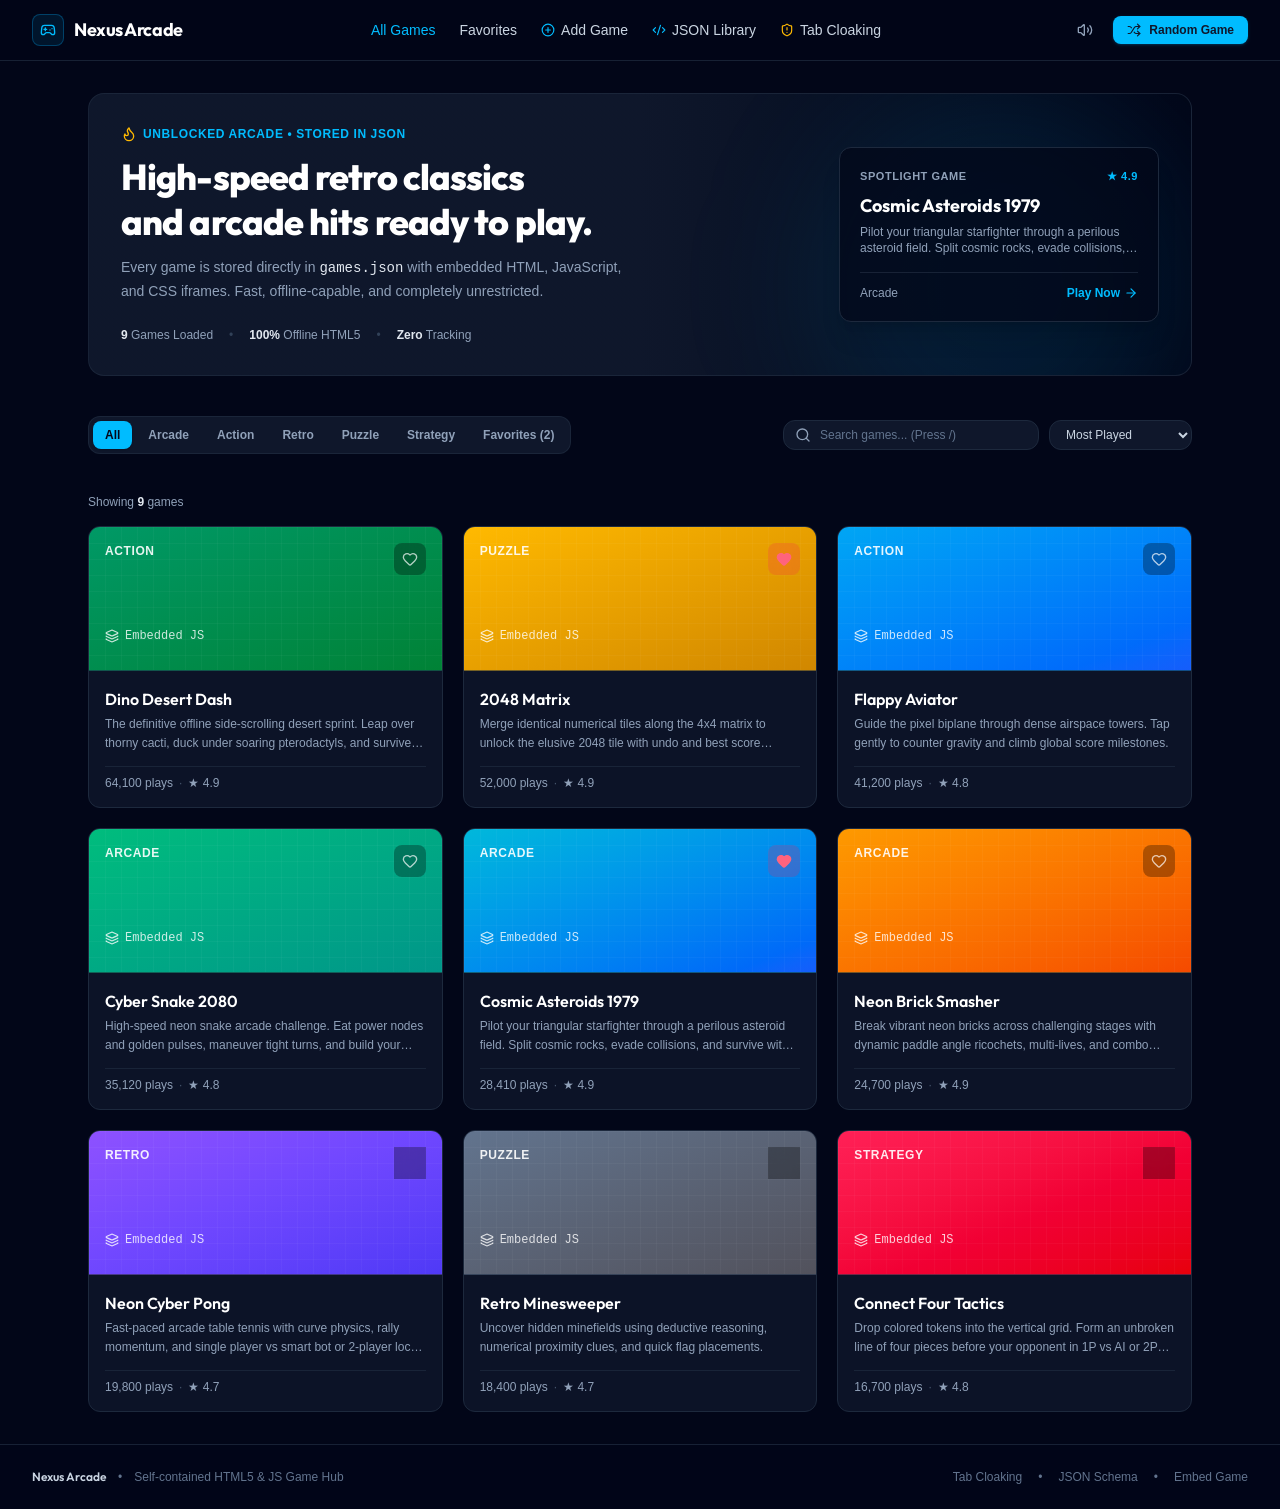
==== docs/index.html @ 83bdbbd0 "ci: add GitHub Actions deployment workflow Configure deployment to GitHub Pages, update asset paths " ====
<!doctype html>
<html lang="en" class="dark">
  <head>
    <meta charset="UTF-8" />
    <meta name="viewport" content="width=device-width, initial-scale=1.0" />
    <title>Nexus Arcade - Unblocked Games Hub</title>
    <meta name="description" content="A fast, lightweight unblocked game portal storing HTML/JS/CSS playable games in a clean JSON format, complete with fullscreen mode, tab cloaking, and custom game embedding." />
    <meta property="og:title" content="Nexus Arcade - Unblocked Games Hub" />
    <meta property="og:description" content="A fast, lightweight unblocked game portal storing HTML/JS/CSS playable games in a clean JSON format, complete with fullscreen mode, tab cloaking, and custom game embedding." />
    <meta property="og:type" content="website" />
    <meta name="twitter:card" content="summary_large_image" />
    <link rel="icon" id="app-favicon" type="image/svg+xml" href="data:image/svg+xml,%3Csvg xmlns='http://www.w3.org/2000/svg' viewBox='0 0 24 24' fill='none' stroke='%2338bdf8' stroke-width='2' stroke-linecap='round' stroke-linejoin='round'%3E%3Cpolygon points='12 2 15.09 8.26 22 9.27 17 14.14 18.18 21.02 12 17.77 5.82 21.02 7 14.14 2 9.27 8.91 8.26 12 2'%3E%3C/polygon%3E%3C/svg%3E" />
    <link rel="preconnect" href="https://fonts.googleapis.com">
    <link rel="preconnect" href="https://fonts.gstatic.com" crossorigin>
    <link href="https://fonts.googleapis.com/css2?family=Outfit:wght@500;600;700;800&family=Plus+Jakarta+Sans:wght@400;500;600;700&family=JetBrains+Mono:wght@400;500&display=swap" rel="stylesheet">
    <script type="module" crossorigin src="./assets/index-fJqjKkQy.js"></script>
    <link rel="stylesheet" crossorigin href="./assets/index-DxsQ1Iqm.css">
  </head>
  <body class="bg-slate-950 text-slate-100 min-h-screen selection:bg-sky-500/30 selection:text-sky-200 antialiased font-sans">
    <div id="root"></div>
  </body>
</html>
---- docs/assets/index-DxsQ1Iqm.css ----
/*! tailwindcss v4.3.3 | MIT License | https://tailwindcss.com */
@layer properties{@supports (((-webkit-hyphens:none)) and (not (margin-trim:inline))) or ((-moz-orient:inline) and (not (color:rgb(from red r g b)))){*,:before,:after,::backdrop{--tw-translate-x:0;--tw-translate-y:0;--tw-translate-z:0;--tw-rotate-x:initial;--tw-rotate-y:initial;--tw-rotate-z:initial;--tw-skew-x:initial;--tw-skew-y:initial;--tw-space-y-reverse:0;--tw-border-style:solid;--tw-gradient-position:initial;--tw-gradient-from:#0000;--tw-gradient-via:#0000;--tw-gradient-to:#0000;--tw-gradient-stops:initial;--tw-gradient-via-stops:initial;--tw-gradient-from-position:0%;--tw-gradient-via-position:50%;--tw-gradient-to-position:100%;--tw-leading:initial;--tw-font-weight:initial;--tw-tracking:initial;--tw-ordinal:initial;--tw-slashed-zero:initial;--tw-numeric-figure:initial;--tw-numeric-spacing:initial;--tw-numeric-fraction:initial;--tw-shadow:0 0 #0000;--tw-shadow-color:initial;--tw-shadow-alpha:100%;--tw-inset-shadow:0 0 #0000;--tw-inset-shadow-color:initial;--tw-inset-shadow-alpha:100%;--tw-ring-color:initial;--tw-ring-shadow:0 0 #0000;--tw-inset-ring-color:initial;--tw-inset-ring-shadow:0 0 #0000;--tw-ring-inset:initial;--tw-ring-offset-width:0px;--tw-ring-offset-color:#fff;--tw-ring-offset-shadow:0 0 #0000;--tw-blur:initial;--tw-brightness:initial;--tw-contrast:initial;--tw-grayscale:initial;--tw-hue-rotate:initial;--tw-invert:initial;--tw-opacity:initial;--tw-saturate:initial;--tw-sepia:initial;--tw-drop-shadow:initial;--tw-drop-shadow-color:initial;--tw-drop-shadow-alpha:100%;--tw-drop-shadow-size:initial;--tw-backdrop-blur:initial;--tw-backdrop-brightness:initial;--tw-backdrop-contrast:initial;--tw-backdrop-grayscale:initial;--tw-backdrop-hue-rotate:initial;--tw-backdrop-invert:initial;--tw-backdrop-opacity:initial;--tw-backdrop-saturate:initial;--tw-backdrop-sepia:initial;--tw-duration:initial;--tw-scale-x:1;--tw-scale-y:1;--tw-scale-z:1}}}@layer theme{:root,:host{--font-sans:-apple-system, BlinkMacSystemFont, "Segoe UI", Roboto, "Helvetica Neue", "Noto Sans", Arial, sans-serif, "Apple Color Emoji", "Segoe UI Emoji", "Segoe UI Symbol", "Noto Color Emoji";--font-serif:ui-serif, Georgia, Cambria, "Times New Roman", Times, serif;--font-mono:ui-monospace, SFMono-Regular, Menlo, Monaco, Consolas, "Liberation Mono", "Courier New", monospace;--color-red-600:oklch(57.7% .245 27.325);--color-orange-600:oklch(64.6% .222 41.116);--color-amber-300:oklch(87.9% .169 91.605);--color-amber-400:oklch(82.8% .189 84.429);--color-amber-500:oklch(76.9% .188 70.08);--color-yellow-600:oklch(68.1% .162 75.834);--color-green-700:oklch(52.7% .154 150.069);--color-emerald-300:oklch(84.5% .143 164.978);--color-emerald-400:oklch(76.5% .177 163.223);--color-emerald-500:oklch(69.6% .17 162.48);--color-emerald-600:oklch(59.6% .145 163.225);--color-teal-600:oklch(60% .118 184.704);--color-cyan-500:oklch(71.5% .143 215.221);--color-sky-200:oklch(90.1% .058 230.902);--color-sky-300:oklch(82.8% .111 230.318);--color-sky-400:oklch(74.6% .16 232.661);--color-sky-500:oklch(68.5% .169 237.323);--color-blue-600:oklch(54.6% .245 262.881);--color-blue-700:oklch(48.8% .243 264.376);--color-indigo-600:oklch(51.1% .262 276.966);--color-violet-500:oklch(60.6% .25 292.717);--color-rose-300:oklch(81% .117 11.638);--color-rose-400:oklch(71.2% .194 13.428);--color-rose-500:oklch(64.5% .246 16.439);--color-slate-100:oklch(96.8% .007 247.896);--color-slate-200:oklch(92.9% .013 255.508);--color-slate-300:oklch(86.9% .022 252.894);--color-slate-400:oklch(70.4% .04 256.788);--color-slate-500:oklch(55.4% .046 257.417);--color-slate-600:oklch(44.6% .043 257.281);--color-slate-700:oklch(37.2% .044 257.287);--color-slate-800:oklch(27.9% .041 260.031);--color-slate-900:oklch(20.8% .042 265.755);--color-slate-950:oklch(12.9% .042 264.695);--color-gray-50:oklch(98.5% .002 247.839);--color-gray-100:oklch(96.7% .003 264.542);--color-gray-200:oklch(92.8% .006 264.531);--color-gray-300:oklch(87.2% .01 258.338);--color-gray-400:oklch(70.7% .022 261.325);--color-gray-500:oklch(55.1% .027 264.364);--color-gray-600:oklch(44.6% .03 256.802);--color-gray-700:oklch(37.3% .034 259.733);--color-gray-800:oklch(27.8% .033 256.848);--color-gray-900:oklch(21% .034 264.665);--color-zinc-600:oklch(44.2% .017 285.786);--color-black:#000;--color-white:#fff;--spacing:.25rem;--container-sm:24rem;--container-lg:32rem;--container-xl:36rem;--container-2xl:42rem;--container-3xl:48rem;--container-6xl:72rem;--text-xs:.75rem;--text-xs--line-height:calc(1 / .75);--text-sm:.875rem;--text-sm--line-height:calc(1.25 / .875);--text-base:1rem;--text-base--line-height:calc(1.5 / 1);--text-lg:1.125rem;--text-lg--line-height:calc(1.75 / 1.125);--text-xl:1.25rem;--text-xl--line-height:calc(1.75 / 1.25);--text-2xl:1.5rem;--text-2xl--line-height:calc(2 / 1.5);--text-4xl:2.25rem;--text-4xl--line-height:calc(2.5 / 2.25);--font-weight-medium:500;--font-weight-semibold:600;--font-weight-bold:700;--font-weight-extrabold:800;--tracking-tight:-.025em;--tracking-wide:.025em;--tracking-wider:.05em;--leading-tight:1.25;--leading-relaxed:1.625;--radius-sm:.25rem;--radius-md:.375rem;--radius-lg:.5rem;--radius-xl:.75rem;--radius-2xl:1rem;--blur-sm:8px;--blur-md:12px;--blur-3xl:64px;--default-transition-duration:.15s;--default-transition-timing-function:cubic-bezier(.4, 0, .2, 1);--default-font-family:var(--font-sans);--default-mono-font-family:var(--font-mono)}}@layer base{*,:after,:before,::backdrop{box-sizing:border-box;border:0 solid;margin:0;padding:0}::file-selector-button{box-sizing:border-box;border:0 solid;margin:0;padding:0}html,:host{-webkit-text-size-adjust:100%;tab-size:4;line-height:1.5;font-family:var(--default-font-family,-apple-system, BlinkMacSystemFont, "Segoe UI", Roboto, "Helvetica Neue", "Noto Sans", Arial, sans-serif, "Apple Color Emoji", "Segoe UI Emoji", "Segoe UI Symbol", "Noto Color Emoji");font-feature-settings:var(--default-font-feature-settings,normal);font-variation-settings:var(--default-font-variation-settings,normal);-webkit-tap-highlight-color:transparent}hr{height:0;color:inherit;border-top-width:1px}abbr:where([title]){-webkit-text-decoration:underline dotted;text-decoration:underline dotted}h1,h2,h3,h4,h5,h6{font-size:inherit;font-weight:inherit}a{color:inherit;-webkit-text-decoration:inherit;-webkit-text-decoration:inherit;-webkit-text-decoration:inherit;-webkit-text-decoration:inherit;text-decoration:inherit}b,strong{font-weight:bolder}code,kbd,samp,pre{font-family:var(--default-mono-font-family,ui-monospace, SFMono-Regular, Menlo, Monaco, Consolas, "Liberation Mono", "Courier New", monospace);font-feature-settings:var(--default-mono-font-feature-settings,normal);font-variation-settings:var(--default-mono-font-variation-settings,normal);font-size:1em}small{font-size:80%}sub,sup{vertical-align:baseline;font-size:75%;line-height:0;position:relative}sub{bottom:-.25em}sup{top:-.5em}table{text-indent:0;border-color:inherit;border-collapse:collapse}:-moz-focusring:where(:not(iframe)){outline:auto}progress{vertical-align:baseline}summary{display:list-item}ol,ul,menu{list-style:none}img,svg,video,canvas,audio,iframe,embed,object{vertical-align:middle;display:block}img,video{max-width:100%;height:auto}button,input,select,optgroup,textarea{font:inherit;font-feature-settings:inherit;font-variation-settings:inherit;letter-spacing:inherit;color:inherit;opacity:1;background-color:#0000;border-radius:0}::file-selector-button{font:inherit;font-feature-settings:inherit;font-variation-settings:inherit;letter-spacing:inherit;color:inherit;opacity:1;background-color:#0000;border-radius:0}:where(select:is([multiple],[size])) optgroup{font-weight:bolder}:where(select:is([multiple],[size])) optgroup option{padding-inline-start:20px}::file-selector-button{margin-inline-end:4px}::placeholder{opacity:1}@supports (not ((-webkit-appearance:-apple-pay-button))) or (contain-intrinsic-size:1px){::placeholder{color:currentColor}@supports (color:color-mix(in lab, red, red)){::placeholder{color:color-mix(in oklab, currentcolor 50%, transparent)}}}textarea{resize:vertical}::-webkit-search-decoration{-webkit-appearance:none}::-webkit-date-and-time-value{min-height:1lh;text-align:inherit}::-webkit-datetime-edit{display:inline-flex}::-webkit-datetime-edit-fields-wrapper{padding:0}::-webkit-datetime-edit{padding-block:0}::-webkit-datetime-edit-year-field{padding-block:0}::-webkit-datetime-edit-month-field{padding-block:0}::-webkit-datetime-edit-day-field{padding-block:0}::-webkit-datetime-edit-hour-field{padding-block:0}::-webkit-datetime-edit-minute-field{padding-block:0}::-webkit-datetime-edit-second-field{padding-block:0}::-webkit-datetime-edit-millisecond-field{padding-block:0}::-webkit-datetime-edit-meridiem-field{padding-block:0}::-webkit-calendar-picker-indicator{line-height:1}:-moz-ui-invalid{box-shadow:none}button,input:where([type=button],[type=reset],[type=submit]){appearance:button}::file-selector-button{appearance:button}::-webkit-inner-spin-button{height:auto}::-webkit-outer-spin-button{height:auto}[hidden]:where(:not([hidden=until-found])){display:none!important}:root{--font-display:"Outfit", -apple-system, BlinkMacSystemFont, sans-serif;--font-body:"Plus Jakarta Sans", -apple-system, BlinkMacSystemFont, sans-serif}body{font-family:var(--font-body)}h1,h2,h3,h4,h5,h6,.font-display{font-family:var(--font-display)}}@layer components;@layer utilities{.pointer-events-none{pointer-events:none}.absolute{position:absolute}.fixed{position:fixed}.relative{position:relative}.sticky{position:sticky}.inset-0{inset:0}.top-0{top:0}.top-1\/2{top:50%}.right-0{right:0}.right-2\.5{right:calc(var(--spacing) * 2.5)}.left-3{left:calc(var(--spacing) * 3)}.z-10{z-index:10}.z-40{z-index:40}.z-50{z-index:50}.container{width:100%}@media (width>=40rem){.container{max-width:40rem}}@media (width>=48rem){.container{max-width:48rem}}@media (width>=64rem){.container{max-width:64rem}}@media (width>=80rem){.container{max-width:80rem}}@media (width>=96rem){.container{max-width:96rem}}.mx-auto{margin-inline:auto}.my-6{margin-block:calc(var(--spacing) * 6)}.mt-0\.5{margin-top:calc(var(--spacing) * .5)}.mt-1{margin-top:var(--spacing)}.mt-2{margin-top:calc(var(--spacing) * 2)}.mt-3{margin-top:calc(var(--spacing) * 3)}.mt-4{margin-top:calc(var(--spacing) * 4)}.mt-6{margin-top:calc(var(--spacing) * 6)}.mt-8{margin-top:calc(var(--spacing) * 8)}.mt-auto{margin-top:auto}.mb-1{margin-bottom:var(--spacing)}.mb-2{margin-bottom:calc(var(--spacing) * 2)}.mb-3{margin-bottom:calc(var(--spacing) * 3)}.mb-4{margin-bottom:calc(var(--spacing) * 4)}.ml-0\.5{margin-left:calc(var(--spacing) * .5)}.ml-1{margin-left:var(--spacing)}.ml-2{margin-left:calc(var(--spacing) * 2)}.line-clamp-1{-webkit-line-clamp:1;-webkit-box-orient:vertical;display:-webkit-box;overflow:hidden}.line-clamp-2{-webkit-line-clamp:2;-webkit-box-orient:vertical;display:-webkit-box;overflow:hidden}.block{display:block}.contents{display:contents}.flex{display:flex}.grid{display:grid}.hidden{display:none}.table{display:table}.h-3\.5{height:calc(var(--spacing) * 3.5)}.h-4{height:calc(var(--spacing) * 4)}.h-5{height:calc(var(--spacing) * 5)}.h-8{height:calc(var(--spacing) * 8)}.h-9{height:calc(var(--spacing) * 9)}.h-10{height:calc(var(--spacing) * 10)}.h-36{height:calc(var(--spacing) * 36)}.h-96{height:calc(var(--spacing) * 96)}.h-\[75vh\]{height:75vh}.h-\[580px\]{height:580px}.h-full{height:100%}.h-screen{height:100vh}.max-h-60{max-height:calc(var(--spacing) * 60)}.max-h-\[85vh\]{max-height:85vh}.max-h-\[90vh\]{max-height:90vh}.max-h-\[300px\]{max-height:300px}.min-h-\[220px\]{min-height:220px}.min-h-\[900px\]{min-height:900px}.min-h-screen{min-height:100vh}.w-3\.5{width:calc(var(--spacing) * 3.5)}.w-4{width:calc(var(--spacing) * 4)}.w-5{width:calc(var(--spacing) * 5)}.w-8{width:calc(var(--spacing) * 8)}.w-9{width:calc(var(--spacing) * 9)}.w-10{width:calc(var(--spacing) * 10)}.w-96{width:calc(var(--spacing) * 96)}.w-full{width:100%}.max-w-2xl{max-width:var(--container-2xl)}.max-w-3xl{max-width:var(--container-3xl)}.max-w-6xl{max-width:var(--container-6xl)}.max-w-full{max-width:100%}.max-w-lg{max-width:var(--container-lg)}.max-w-sm{max-width:var(--container-sm)}.max-w-xl{max-width:var(--container-xl)}.flex-1{flex:1}.shrink-0{flex-shrink:0}.-translate-y-1\/2{--tw-translate-y:calc(calc(1 / 2 * 100%) * -1);translate:var(--tw-translate-x) var(--tw-translate-y)}.rotate-180{rotate:180deg}.transform{transform:var(--tw-rotate-x,) var(--tw-rotate-y,) var(--tw-rotate-z,) var(--tw-skew-x,) var(--tw-skew-y,)}.cursor-pointer{cursor:pointer}.resize-none{resize:none}.scrollbar-none{scrollbar-width:none}.list-disc{list-style-type:disc}.grid-cols-1{grid-template-columns:repeat(1,minmax(0,1fr))}.grid-cols-2{grid-template-columns:repeat(2,minmax(0,1fr))}.grid-cols-3{grid-template-columns:repeat(3,minmax(0,1fr))}.flex-col{flex-direction:column}.items-center{align-items:center}.items-start{align-items:flex-start}.items-stretch{align-items:stretch}.justify-between{justify-content:space-between}.justify-center{justify-content:center}.justify-end{justify-content:flex-end}.gap-1{gap:var(--spacing)}.gap-1\.5{gap:calc(var(--spacing) * 1.5)}.gap-2{gap:calc(var(--spacing) * 2)}.gap-2\.5{gap:calc(var(--spacing) * 2.5)}.gap-3{gap:calc(var(--spacing) * 3)}.gap-4{gap:calc(var(--spacing) * 4)}.gap-5{gap:calc(var(--spacing) * 5)}.gap-6{gap:calc(var(--spacing) * 6)}.gap-8{gap:calc(var(--spacing) * 8)}.gap-10{gap:calc(var(--spacing) * 10)}:where(.space-y-1>:not(:last-child)){--tw-space-y-reverse:0;margin-block-start:calc(var(--spacing) * var(--tw-space-y-reverse));margin-block-end:calc(var(--spacing) * calc(1 - var(--tw-space-y-reverse)))}.truncate{text-overflow:ellipsis;white-space:nowrap;overflow:hidden}.overflow-auto{overflow:auto}.overflow-hidden{overflow:hidden}.overflow-x-auto{overflow-x:auto}.overflow-y-auto{overflow-y:auto}.rounded{border-radius:.25rem}.rounded-2xl{border-radius:var(--radius-2xl)}.rounded-full{border-radius:2147483647px}.rounded-lg{border-radius:var(--radius-lg)}.rounded-md{border-radius:var(--radius-md)}.rounded-none{border-radius:0}.rounded-sm{border-radius:var(--radius-sm)}.rounded-xl{border-radius:var(--radius-xl)}.border{border-style:var(--tw-border-style);border-width:1px}.border-t{border-top-style:var(--tw-border-style);border-top-width:1px}.border-b{border-bottom-style:var(--tw-border-style);border-bottom-width:1px}.border-none{--tw-border-style:none;border-style:none}.border-amber-500\/30{border-color:#f99c004d}@supports (color:color-mix(in lab, red, red)){.border-amber-500\/30{border-color:color-mix(in oklab, var(--color-amber-500) 30%, transparent)}}.border-emerald-500\/30{border-color:#00bb7f4d}@supports (color:color-mix(in lab, red, red)){.border-emerald-500\/30{border-color:color-mix(in oklab, var(--color-emerald-500) 30%, transparent)}}.border-gray-200{border-color:var(--color-gray-200)}.border-gray-300{border-color:var(--color-gray-300)}.border-rose-500\/30{border-color:#ff23574d}@supports (color:color-mix(in lab, red, red)){.border-rose-500\/30{border-color:color-mix(in oklab, var(--color-rose-500) 30%, transparent)}}.border-sky-500\/30{border-color:#00a5ef4d}@supports (color:color-mix(in lab, red, red)){.border-sky-500\/30{border-color:color-mix(in oklab, var(--color-sky-500) 30%, transparent)}}.border-sky-500\/50{border-color:#00a5ef80}@supports (color:color-mix(in lab, red, red)){.border-sky-500\/50{border-color:color-mix(in oklab, var(--color-sky-500) 50%, transparent)}}.border-slate-700{border-color:var(--color-slate-700)}.border-slate-800{border-color:var(--color-slate-800)}.border-slate-800\/60{border-color:#1d293d99}@supports (color:color-mix(in lab, red, red)){.border-slate-800\/60{border-color:color-mix(in oklab, var(--color-slate-800) 60%, transparent)}}.border-slate-800\/80{border-color:#1d293dcc}@supports (color:color-mix(in lab, red, red)){.border-slate-800\/80{border-color:color-mix(in oklab, var(--color-slate-800) 80%, transparent)}}.bg-\[\#f1f3f4\]{background-color:#f1f3f4}.bg-\[\#f8f9fa\]{background-color:#f8f9fa}.bg-amber-500\/10{background-color:#f99c001a}@supports (color:color-mix(in lab, red, red)){.bg-amber-500\/10{background-color:color-mix(in oklab, var(--color-amber-500) 10%, transparent)}}.bg-black{background-color:var(--color-black)}.bg-black\/30{background-color:#0000004d}@supports (color:color-mix(in lab, red, red)){.bg-black\/30{background-color:color-mix(in oklab, var(--color-black) 30%, transparent)}}.bg-black\/80{background-color:#000c}@supports (color:color-mix(in lab, red, red)){.bg-black\/80{background-color:color-mix(in oklab, var(--color-black) 80%, transparent)}}.bg-blue-600{background-color:var(--color-blue-600)}.bg-emerald-500\/10{background-color:#00bb7f1a}@supports (color:color-mix(in lab, red, red)){.bg-emerald-500\/10{background-color:color-mix(in oklab, var(--color-emerald-500) 10%, transparent)}}.bg-gray-50{background-color:var(--color-gray-50)}.bg-gray-100{background-color:var(--color-gray-100)}.bg-rose-500\/10{background-color:#ff23571a}@supports (color:color-mix(in lab, red, red)){.bg-rose-500\/10{background-color:color-mix(in oklab, var(--color-rose-500) 10%, transparent)}}.bg-rose-500\/20{background-color:#ff235733}@supports (color:color-mix(in lab, red, red)){.bg-rose-500\/20{background-color:color-mix(in oklab, var(--color-rose-500) 20%, transparent)}}.bg-sky-400{background-color:var(--color-sky-400)}.bg-sky-500{background-color:var(--color-sky-500)}.bg-sky-500\/10{background-color:#00a5ef1a}@supports (color:color-mix(in lab, red, red)){.bg-sky-500\/10{background-color:color-mix(in oklab, var(--color-sky-500) 10%, transparent)}}.bg-sky-500\/20{background-color:#00a5ef33}@supports (color:color-mix(in lab, red, red)){.bg-sky-500\/20{background-color:color-mix(in oklab, var(--color-sky-500) 20%, transparent)}}.bg-slate-800{background-color:var(--color-slate-800)}.bg-slate-900{background-color:var(--color-slate-900)}.bg-slate-900\/40{background-color:#0f172b66}@supports (color:color-mix(in lab, red, red)){.bg-slate-900\/40{background-color:color-mix(in oklab, var(--color-slate-900) 40%, transparent)}}.bg-slate-900\/60{background-color:#0f172b99}@supports (color:color-mix(in lab, red, red)){.bg-slate-900\/60{background-color:color-mix(in oklab, var(--color-slate-900) 60%, transparent)}}.bg-slate-900\/80{background-color:#0f172bcc}@supports (color:color-mix(in lab, red, red)){.bg-slate-900\/80{background-color:color-mix(in oklab, var(--color-slate-900) 80%, transparent)}}.bg-slate-900\/90{background-color:#0f172be6}@supports (color:color-mix(in lab, red, red)){.bg-slate-900\/90{background-color:color-mix(in oklab, var(--color-slate-900) 90%, transparent)}}.bg-slate-950{background-color:var(--color-slate-950)}.bg-slate-950\/50{background-color:#02061880}@supports (color:color-mix(in lab, red, red)){.bg-slate-950\/50{background-color:color-mix(in oklab, var(--color-slate-950) 50%, transparent)}}.bg-slate-950\/60{background-color:#02061899}@supports (color:color-mix(in lab, red, red)){.bg-slate-950\/60{background-color:color-mix(in oklab, var(--color-slate-950) 60%, transparent)}}.bg-slate-950\/70{background-color:#020618b3}@supports (color:color-mix(in lab, red, red)){.bg-slate-950\/70{background-color:color-mix(in oklab, var(--color-slate-950) 70%, transparent)}}.bg-slate-950\/80{background-color:#020618cc}@supports (color:color-mix(in lab, red, red)){.bg-slate-950\/80{background-color:color-mix(in oklab, var(--color-slate-950) 80%, transparent)}}.bg-slate-950\/90{background-color:#020618e6}@supports (color:color-mix(in lab, red, red)){.bg-slate-950\/90{background-color:color-mix(in oklab, var(--color-slate-950) 90%, transparent)}}.bg-white{background-color:var(--color-white)}.bg-gradient-to-br{--tw-gradient-position:to bottom right in oklab;background-image:linear-gradient(var(--tw-gradient-stops))}.bg-gradient-to-r{--tw-gradient-position:to right in oklab;background-image:linear-gradient(var(--tw-gradient-stops))}.bg-\[linear-gradient\(to_right\,\#ffffff08_1px\,transparent_1px\)\,linear-gradient\(to_bottom\,\#ffffff08_1px\,transparent_1px\)\]{background-image:linear-gradient(90deg,#ffffff08 1px,#0000 1px),linear-gradient(#ffffff08 1px,#0000 1px)}.from-amber-400{--tw-gradient-from:var(--color-amber-400);--tw-gradient-stops:var(--tw-gradient-via-stops,var(--tw-gradient-position), var(--tw-gradient-from) var(--tw-gradient-from-position), var(--tw-gradient-to) var(--tw-gradient-to-position))}.from-amber-500{--tw-gradient-from:var(--color-amber-500);--tw-gradient-stops:var(--tw-gradient-via-stops,var(--tw-gradient-position), var(--tw-gradient-from) var(--tw-gradient-from-position), var(--tw-gradient-to) var(--tw-gradient-to-position))}.from-cyan-500{--tw-gradient-from:var(--color-cyan-500);--tw-gradient-stops:var(--tw-gradient-via-stops,var(--tw-gradient-position), var(--tw-gradient-from) var(--tw-gradient-from-position), var(--tw-gradient-to) var(--tw-gradient-to-position))}.from-emerald-500{--tw-gradient-from:var(--color-emerald-500);--tw-gradient-stops:var(--tw-gradient-via-stops,var(--tw-gradient-position), var(--tw-gradient-from) var(--tw-gradient-from-position), var(--tw-gradient-to) var(--tw-gradient-to-position))}.from-emerald-600{--tw-gradient-from:var(--color-emerald-600);--tw-gradient-stops:var(--tw-gradient-via-stops,var(--tw-gradient-position), var(--tw-gradient-from) var(--tw-gradient-from-position), var(--tw-gradient-to) var(--tw-gradient-to-position))}.from-rose-500{--tw-gradient-from:var(--color-rose-500);--tw-gradient-stops:var(--tw-gradient-via-stops,var(--tw-gradient-position), var(--tw-gradient-from) var(--tw-gradient-from-position), var(--tw-gradient-to) var(--tw-gradient-to-position))}.from-sky-500{--tw-gradient-from:var(--color-sky-500);--tw-gradient-stops:var(--tw-gradient-via-stops,var(--tw-gradient-position), var(--tw-gradient-from) var(--tw-gradient-from-position), var(--tw-gradient-to) var(--tw-gradient-to-position))}.from-slate-500{--tw-gradient-from:var(--color-slate-500);--tw-gradient-stops:var(--tw-gradient-via-stops,var(--tw-gradient-position), var(--tw-gradient-from) var(--tw-gradient-from-position), var(--tw-gradient-to) var(--tw-gradient-to-position))}.from-slate-800{--tw-gradient-from:var(--color-slate-800);--tw-gradient-stops:var(--tw-gradient-via-stops,var(--tw-gradient-position), var(--tw-gradient-from) var(--tw-gradient-from-position), var(--tw-gradient-to) var(--tw-gradient-to-position))}.from-slate-900{--tw-gradient-from:var(--color-slate-900);--tw-gradient-stops:var(--tw-gradient-via-stops,var(--tw-gradient-position), var(--tw-gradient-from) var(--tw-gradient-from-position), var(--tw-gradient-to) var(--tw-gradient-to-position))}.from-violet-500{--tw-gradient-from:var(--color-violet-500);--tw-gradient-stops:var(--tw-gradient-via-stops,var(--tw-gradient-position), var(--tw-gradient-from) var(--tw-gradient-from-position), var(--tw-gradient-to) var(--tw-gradient-to-position))}.via-slate-900{--tw-gradient-via:var(--color-slate-900);--tw-gradient-via-stops:var(--tw-gradient-position), var(--tw-gradient-from) var(--tw-gradient-from-position), var(--tw-gradient-via) var(--tw-gradient-via-position), var(--tw-gradient-to) var(--tw-gradient-to-position);--tw-gradient-stops:var(--tw-gradient-via-stops)}.to-blue-600{--tw-gradient-to:var(--color-blue-600);--tw-gradient-stops:var(--tw-gradient-via-stops,var(--tw-gradient-position), var(--tw-gradient-from) var(--tw-gradient-from-position), var(--tw-gradient-to) var(--tw-gradient-to-position))}.to-green-700{--tw-gradient-to:var(--color-green-700);--tw-gradient-stops:var(--tw-gradient-via-stops,var(--tw-gradient-position), var(--tw-gradient-from) var(--tw-gradient-from-position), var(--tw-gradient-to) var(--tw-gradient-to-position))}.to-indigo-600{--tw-gradient-to:var(--color-indigo-600);--tw-gradient-stops:var(--tw-gradient-via-stops,var(--tw-gradient-position), var(--tw-gradient-from) var(--tw-gradient-from-position), var(--tw-gradient-to) var(--tw-gradient-to-position))}.to-orange-600{--tw-gradient-to:var(--color-orange-600);--tw-gradient-stops:var(--tw-gradient-via-stops,var(--tw-gradient-position), var(--tw-gradient-from) var(--tw-gradient-from-position), var(--tw-gradient-to) var(--tw-gradient-to-position))}.to-red-600{--tw-gradient-to:var(--color-red-600);--tw-gradient-stops:var(--tw-gradient-via-stops,var(--tw-gradient-position), var(--tw-gradient-from) var(--tw-gradient-from-position), var(--tw-gradient-to) var(--tw-gradient-to-position))}.to-slate-900{--tw-gradient-to:var(--color-slate-900);--tw-gradient-stops:var(--tw-gradient-via-stops,var(--tw-gradient-position), var(--tw-gradient-from) var(--tw-gradient-from-position), var(--tw-gradient-to) var(--tw-gradient-to-position))}.to-slate-950{--tw-gradient-to:var(--color-slate-950);--tw-gradient-stops:var(--tw-gradient-via-stops,var(--tw-gradient-position), var(--tw-gradient-from) var(--tw-gradient-from-position), var(--tw-gradient-to) var(--tw-gradient-to-position))}.to-teal-600{--tw-gradient-to:var(--color-teal-600);--tw-gradient-stops:var(--tw-gradient-via-stops,var(--tw-gradient-position), var(--tw-gradient-from) var(--tw-gradient-from-position), var(--tw-gradient-to) var(--tw-gradient-to-position))}.to-yellow-600{--tw-gradient-to:var(--color-yellow-600);--tw-gradient-stops:var(--tw-gradient-via-stops,var(--tw-gradient-position), var(--tw-gradient-from) var(--tw-gradient-from-position), var(--tw-gradient-to) var(--tw-gradient-to-position))}.to-zinc-600{--tw-gradient-to:var(--color-zinc-600);--tw-gradient-stops:var(--tw-gradient-via-stops,var(--tw-gradient-position), var(--tw-gradient-from) var(--tw-gradient-from-position), var(--tw-gradient-to) var(--tw-gradient-to-position))}.bg-\[size\:16px_16px\]{background-size:16px 16px}.fill-current{fill:currentColor}.p-1{padding:var(--spacing)}.p-1\.5{padding:calc(var(--spacing) * 1.5)}.p-2{padding:calc(var(--spacing) * 2)}.p-2\.5{padding:calc(var(--spacing) * 2.5)}.p-3{padding:calc(var(--spacing) * 3)}.p-4{padding:calc(var(--spacing) * 4)}.p-5{padding:calc(var(--spacing) * 5)}.p-6{padding:calc(var(--spacing) * 6)}.p-12{padding:calc(var(--spacing) * 12)}.px-3{padding-inline:calc(var(--spacing) * 3)}.px-3\.5{padding-inline:calc(var(--spacing) * 3.5)}.px-4{padding-inline:calc(var(--spacing) * 4)}.py-1{padding-block:var(--spacing)}.py-1\.5{padding-block:calc(var(--spacing) * 1.5)}.py-2{padding-block:calc(var(--spacing) * 2)}.py-2\.5{padding-block:calc(var(--spacing) * 2.5)}.py-3\.5{padding-block:calc(var(--spacing) * 3.5)}.py-6{padding-block:calc(var(--spacing) * 6)}.py-8{padding-block:calc(var(--spacing) * 8)}.py-16{padding-block:calc(var(--spacing) * 16)}.pt-2{padding-top:calc(var(--spacing) * 2)}.pt-3{padding-top:calc(var(--spacing) * 3)}.pt-4{padding-top:calc(var(--spacing) * 4)}.pr-1{padding-right:var(--spacing)}.pr-8{padding-right:calc(var(--spacing) * 8)}.pb-2{padding-bottom:calc(var(--spacing) * 2)}.pb-3{padding-bottom:calc(var(--spacing) * 3)}.pb-4{padding-bottom:calc(var(--spacing) * 4)}.pl-6{padding-left:calc(var(--spacing) * 6)}.pl-9{padding-left:calc(var(--spacing) * 9)}.text-center{text-align:center}.text-left{text-align:left}.font-mono{font-family:var(--font-mono)}.font-sans{font-family:var(--font-sans)}.font-serif{font-family:var(--font-serif)}.text-2xl{font-size:var(--text-2xl);line-height:var(--tw-leading,var(--text-2xl--line-height))}.text-base{font-size:var(--text-base);line-height:var(--tw-leading,var(--text-base--line-height))}.text-lg{font-size:var(--text-lg);line-height:var(--tw-leading,var(--text-lg--line-height))}.text-sm{font-size:var(--text-sm);line-height:var(--tw-leading,var(--text-sm--line-height))}.text-xl{font-size:var(--text-xl);line-height:var(--tw-leading,var(--text-xl--line-height))}.text-xs{font-size:var(--text-xs);line-height:var(--tw-leading,var(--text-xs--line-height))}.text-\[11px\]{font-size:11px}.leading-relaxed{--tw-leading:var(--leading-relaxed);line-height:var(--leading-relaxed)}.leading-tight{--tw-leading:var(--leading-tight);line-height:var(--leading-tight)}.font-bold{--tw-font-weight:var(--font-weight-bold);font-weight:var(--font-weight-bold)}.font-extrabold{--tw-font-weight:var(--font-weight-extrabold);font-weight:var(--font-weight-extrabold)}.font-medium{--tw-font-weight:var(--font-weight-medium);font-weight:var(--font-weight-medium)}.font-semibold{--tw-font-weight:var(--font-weight-semibold);font-weight:var(--font-weight-semibold)}.tracking-tight{--tw-tracking:var(--tracking-tight);letter-spacing:var(--tracking-tight)}.tracking-wide{--tw-tracking:var(--tracking-wide);letter-spacing:var(--tracking-wide)}.tracking-wider{--tw-tracking:var(--tracking-wider);letter-spacing:var(--tracking-wider)}.text-balance{text-wrap:balance}.whitespace-nowrap{white-space:nowrap}.text-\[\#202124\]{color:#202124}.text-amber-300{color:var(--color-amber-300)}.text-amber-400{color:var(--color-amber-400)}.text-emerald-300{color:var(--color-emerald-300)}.text-emerald-400{color:var(--color-emerald-400)}.text-gray-400{color:var(--color-gray-400)}.text-gray-500{color:var(--color-gray-500)}.text-gray-600{color:var(--color-gray-600)}.text-gray-700{color:var(--color-gray-700)}.text-gray-800{color:var(--color-gray-800)}.text-gray-900{color:var(--color-gray-900)}.text-rose-300{color:var(--color-rose-300)}.text-rose-400{color:var(--color-rose-400)}.text-sky-300{color:var(--color-sky-300)}.text-sky-400{color:var(--color-sky-400)}.text-slate-100{color:var(--color-slate-100)}.text-slate-200{color:var(--color-slate-200)}.text-slate-300{color:var(--color-slate-300)}.text-slate-400{color:var(--color-slate-400)}.text-slate-500{color:var(--color-slate-500)}.text-slate-600{color:var(--color-slate-600)}.text-slate-700{color:var(--color-slate-700)}.text-slate-900{color:var(--color-slate-900)}.text-slate-950{color:var(--color-slate-950)}.text-white{color:var(--color-white)}.text-white\/70{color:#ffffffb3}@supports (color:color-mix(in lab, red, red)){.text-white\/70{color:color-mix(in oklab, var(--color-white) 70%, transparent)}}.text-white\/80{color:#fffc}@supports (color:color-mix(in lab, red, red)){.text-white\/80{color:color-mix(in oklab, var(--color-white) 80%, transparent)}}.text-white\/90{color:#ffffffe6}@supports (color:color-mix(in lab, red, red)){.text-white\/90{color:color-mix(in oklab, var(--color-white) 90%, transparent)}}.uppercase{text-transform:uppercase}.italic{font-style:italic}.tabular-nums{--tw-numeric-spacing:tabular-nums;font-variant-numeric:var(--tw-ordinal,) var(--tw-slashed-zero,) var(--tw-numeric-figure,) var(--tw-numeric-spacing,) var(--tw-numeric-fraction,)}.antialiased{-webkit-font-smoothing:antialiased;-moz-osx-font-smoothing:grayscale}.placeholder-slate-500::placeholder{color:var(--color-slate-500)}.opacity-0{opacity:0}.shadow-2xl{--tw-shadow:0 25px 50px -12px var(--tw-shadow-color,#00000040);box-shadow:var(--tw-inset-shadow), var(--tw-inset-ring-shadow), var(--tw-ring-offset-shadow), var(--tw-ring-shadow), var(--tw-shadow)}.shadow-lg{--tw-shadow:0 10px 15px -3px var(--tw-shadow-color,#0000001a), 0 4px 6px -4px var(--tw-shadow-color,#0000001a);box-shadow:var(--tw-inset-shadow), var(--tw-inset-ring-shadow), var(--tw-ring-offset-shadow), var(--tw-ring-shadow), var(--tw-shadow)}.shadow-sm{--tw-shadow:0 1px 3px 0 var(--tw-shadow-color,#0000001a), 0 1px 2px -1px var(--tw-shadow-color,#0000001a);box-shadow:var(--tw-inset-shadow), var(--tw-inset-ring-shadow), var(--tw-ring-offset-shadow), var(--tw-ring-shadow), var(--tw-shadow)}.shadow-xl{--tw-shadow:0 20px 25px -5px var(--tw-shadow-color,#0000001a), 0 8px 10px -6px var(--tw-shadow-color,#0000001a);box-shadow:var(--tw-inset-shadow), var(--tw-inset-ring-shadow), var(--tw-ring-offset-shadow), var(--tw-ring-shadow), var(--tw-shadow)}.shadow-sky-500\/20{--tw-shadow-color:#00a5ef33}@supports (color:color-mix(in lab, red, red)){.shadow-sky-500\/20{--tw-shadow-color:color-mix(in oklab, color-mix(in oklab, var(--color-sky-500) 20%, transparent) var(--tw-shadow-alpha), transparent)}}.blur-3xl{--tw-blur:blur(var(--blur-3xl));filter:var(--tw-blur,) var(--tw-brightness,) var(--tw-contrast,) var(--tw-grayscale,) var(--tw-hue-rotate,) var(--tw-invert,) var(--tw-saturate,) var(--tw-sepia,) var(--tw-drop-shadow,)}.backdrop-blur-md{--tw-backdrop-blur:blur(var(--blur-md));-webkit-backdrop-filter:var(--tw-backdrop-blur,) var(--tw-backdrop-brightness,) var(--tw-backdrop-contrast,) var(--tw-backdrop-grayscale,) var(--tw-backdrop-hue-rotate,) var(--tw-backdrop-invert,) var(--tw-backdrop-opacity,) var(--tw-backdrop-saturate,) var(--tw-backdrop-sepia,);backdrop-filter:var(--tw-backdrop-blur,) var(--tw-backdrop-brightness,) var(--tw-backdrop-contrast,) var(--tw-backdrop-grayscale,) var(--tw-backdrop-hue-rotate,) var(--tw-backdrop-invert,) var(--tw-backdrop-opacity,) var(--tw-backdrop-saturate,) var(--tw-backdrop-sepia,)}.backdrop-blur-sm{--tw-backdrop-blur:blur(var(--blur-sm));-webkit-backdrop-filter:var(--tw-backdrop-blur,) var(--tw-backdrop-brightness,) var(--tw-backdrop-contrast,) var(--tw-backdrop-grayscale,) var(--tw-backdrop-hue-rotate,) var(--tw-backdrop-invert,) var(--tw-backdrop-opacity,) var(--tw-backdrop-saturate,) var(--tw-backdrop-sepia,);backdrop-filter:var(--tw-backdrop-blur,) var(--tw-backdrop-brightness,) var(--tw-backdrop-contrast,) var(--tw-backdrop-grayscale,) var(--tw-backdrop-hue-rotate,) var(--tw-backdrop-invert,) var(--tw-backdrop-opacity,) var(--tw-backdrop-saturate,) var(--tw-backdrop-sepia,)}.transition{transition-property:color,background-color,border-color,outline-color,text-decoration-color,fill,stroke,--tw-gradient-from,--tw-gradient-via,--tw-gradient-to,opacity,box-shadow,transform,translate,scale,rotate,filter,-webkit-backdrop-filter,backdrop-filter,display,content-visibility,overlay,pointer-events;transition-timing-function:var(--tw-ease,var(--default-transition-timing-function));transition-duration:var(--tw-duration,var(--default-transition-duration))}.transition-all{transition-property:all;transition-timing-function:var(--tw-ease,var(--default-transition-timing-function));transition-duration:var(--tw-duration,var(--default-transition-duration))}.transition-colors{transition-property:color,background-color,border-color,outline-color,text-decoration-color,fill,stroke,--tw-gradient-from,--tw-gradient-via,--tw-gradient-to;transition-timing-function:var(--tw-ease,var(--default-transition-timing-function));transition-duration:var(--tw-duration,var(--default-transition-duration))}.transition-transform{transition-property:transform,translate,scale,rotate;transition-timing-function:var(--tw-ease,var(--default-transition-timing-function));transition-duration:var(--tw-duration,var(--default-transition-duration))}.duration-200{--tw-duration:.2s;transition-duration:.2s}.duration-300{--tw-duration:.3s;transition-duration:.3s}.outline-none{--tw-outline-style:none;outline-style:none}.select-none{-webkit-user-select:none;user-select:none}.select-text{-webkit-user-select:text;user-select:text}@media (hover:hover){.group-hover\:translate-x-1:is(:where(.group):hover *){--tw-translate-x:var(--spacing);translate:var(--tw-translate-x) var(--tw-translate-y)}.group-hover\:scale-105:is(:where(.group):hover *){--tw-scale-x:105%;--tw-scale-y:105%;--tw-scale-z:105%;scale:var(--tw-scale-x) var(--tw-scale-y)}.group-hover\:border-sky-400:is(:where(.group):hover *){border-color:var(--color-sky-400)}.group-hover\:text-sky-300:is(:where(.group):hover *){color:var(--color-sky-300)}.group-hover\:text-sky-400:is(:where(.group):hover *){color:var(--color-sky-400)}.group-hover\:opacity-100:is(:where(.group):hover *){opacity:1}}.selection\:bg-sky-500\/30 ::selection{background-color:#00a5ef4d}@supports (color:color-mix(in lab, red, red)){.selection\:bg-sky-500\/30 ::selection{background-color:color-mix(in oklab, var(--color-sky-500) 30%, transparent)}}.selection\:bg-sky-500\/30::selection{background-color:#00a5ef4d}@supports (color:color-mix(in lab, red, red)){.selection\:bg-sky-500\/30::selection{background-color:color-mix(in oklab, var(--color-sky-500) 30%, transparent)}}.selection\:text-sky-200 ::selection{color:var(--color-sky-200)}.selection\:text-sky-200::selection{color:var(--color-sky-200)}@media (hover:hover){.hover\:border-sky-500\/40:hover{border-color:#00a5ef66}@supports (color:color-mix(in lab, red, red)){.hover\:border-sky-500\/40:hover{border-color:color-mix(in oklab, var(--color-sky-500) 40%, transparent)}}.hover\:border-sky-500\/50:hover{border-color:#00a5ef80}@supports (color:color-mix(in lab, red, red)){.hover\:border-sky-500\/50:hover{border-color:color-mix(in oklab, var(--color-sky-500) 50%, transparent)}}.hover\:border-sky-500\/60:hover{border-color:#00a5ef99}@supports (color:color-mix(in lab, red, red)){.hover\:border-sky-500\/60:hover{border-color:color-mix(in oklab, var(--color-sky-500) 60%, transparent)}}.hover\:border-slate-700:hover{border-color:var(--color-slate-700)}.hover\:bg-amber-500\/20:hover{background-color:#f99c0033}@supports (color:color-mix(in lab, red, red)){.hover\:bg-amber-500\/20:hover{background-color:color-mix(in oklab, var(--color-amber-500) 20%, transparent)}}.hover\:bg-black\/50:hover{background-color:#00000080}@supports (color:color-mix(in lab, red, red)){.hover\:bg-black\/50:hover{background-color:color-mix(in oklab, var(--color-black) 50%, transparent)}}.hover\:bg-blue-700:hover{background-color:var(--color-blue-700)}.hover\:bg-rose-500\/30:hover{background-color:#ff23574d}@supports (color:color-mix(in lab, red, red)){.hover\:bg-rose-500\/30:hover{background-color:color-mix(in oklab, var(--color-rose-500) 30%, transparent)}}.hover\:bg-sky-300:hover{background-color:var(--color-sky-300)}.hover\:bg-sky-500\/20:hover{background-color:#00a5ef33}@supports (color:color-mix(in lab, red, red)){.hover\:bg-sky-500\/20:hover{background-color:color-mix(in oklab, var(--color-sky-500) 20%, transparent)}}.hover\:bg-slate-700:hover{background-color:var(--color-slate-700)}.hover\:bg-slate-800:hover{background-color:var(--color-slate-800)}.hover\:bg-slate-800\/50:hover{background-color:#1d293d80}@supports (color:color-mix(in lab, red, red)){.hover\:bg-slate-800\/50:hover{background-color:color-mix(in oklab, var(--color-slate-800) 50%, transparent)}}.hover\:bg-slate-800\/60:hover{background-color:#1d293d99}@supports (color:color-mix(in lab, red, red)){.hover\:bg-slate-800\/60:hover{background-color:color-mix(in oklab, var(--color-slate-800) 60%, transparent)}}.hover\:bg-slate-800\/80:hover{background-color:#1d293dcc}@supports (color:color-mix(in lab, red, red)){.hover\:bg-slate-800\/80:hover{background-color:color-mix(in oklab, var(--color-slate-800) 80%, transparent)}}.hover\:bg-slate-900:hover{background-color:var(--color-slate-900)}.hover\:text-slate-300:hover{color:var(--color-slate-300)}.hover\:text-white:hover{color:var(--color-white)}.hover\:underline:hover{text-decoration-line:underline}}.focus\:border-sky-500:focus{border-color:var(--color-sky-500)}.active\:scale-95:active{--tw-scale-x:95%;--tw-scale-y:95%;--tw-scale-z:95%;scale:var(--tw-scale-x) var(--tw-scale-y)}@media (width>=40rem){.sm\:flex{display:flex}.sm\:inline{display:inline}.sm\:w-64{width:calc(var(--spacing) * 64)}.sm\:grid-cols-2{grid-template-columns:repeat(2,minmax(0,1fr))}.sm\:flex-row{flex-direction:row}}@media (width>=48rem){.md\:flex{display:flex}.md\:w-80{width:calc(var(--spacing) * 80)}.md\:flex-row{flex-direction:row}.md\:items-center{align-items:center}.md\:gap-2{gap:calc(var(--spacing) * 2)}.md\:p-8{padding:calc(var(--spacing) * 8)}.md\:px-6{padding-inline:calc(var(--spacing) * 6)}.md\:px-8{padding-inline:calc(var(--spacing) * 8)}.md\:text-4xl{font-size:var(--text-4xl);line-height:var(--tw-leading,var(--text-4xl--line-height))}}@media (width>=64rem){.lg\:col-span-2{grid-column:span 2/span 2}.lg\:grid-cols-3{grid-template-columns:repeat(3,minmax(0,1fr))}}}::-webkit-scrollbar{width:8px;height:8px}::-webkit-scrollbar-track{background:#0f172a99}::-webkit-scrollbar-thumb{background:#334155b3;border-radius:4px}::-webkit-scrollbar-thumb:hover{background:#475569e6}@property --tw-translate-x{syntax:"*";inherits:false;initial-value:0}@property --tw-translate-y{syntax:"*";inherits:false;initial-value:0}@property --tw-translate-z{syntax:"*";inherits:false;initial-value:0}@property --tw-rotate-x{syntax:"*";inherits:false}@property --tw-rotate-y{syntax:"*";inherits:false}@property --tw-rotate-z{syntax:"*";inherits:false}@property --tw-skew-x{syntax:"*";inherits:false}@property --tw-skew-y{syntax:"*";inherits:false}@property --tw-space-y-reverse{syntax:"*";inherits:false;initial-value:0}@property --tw-border-style{syntax:"*";inherits:false;initial-value:solid}@property --tw-gradient-position{syntax:"*";inherits:false}@property --tw-gradient-from{syntax:"<color>";inherits:false;initial-value:#0000}@property --tw-gradient-via{syntax:"<color>";inherits:false;initial-value:#0000}@property --tw-gradient-to{syntax:"<color>";inherits:false;initial-value:#0000}@property --tw-gradient-stops{syntax:"*";inherits:false}@property --tw-gradient-via-stops{syntax:"*";inherits:false}@property --tw-gradient-from-position{syntax:"<length-percentage>";inherits:false;initial-value:0%}@property --tw-gradient-via-position{syntax:"<length-percentage>";inherits:false;initial-value:50%}@property --tw-gradient-to-position{syntax:"<length-percentage>";inherits:false;initial-value:100%}@property --tw-leading{syntax:"*";inherits:false}@property --tw-font-weight{syntax:"*";inherits:false}@property --tw-tracking{syntax:"*";inherits:false}@property --tw-ordinal{syntax:"*";inherits:false}@property --tw-slashed-zero{syntax:"*";inherits:false}@property --tw-numeric-figure{syntax:"*";inherits:false}@property --tw-numeric-spacing{syntax:"*";inherits:false}@property --tw-numeric-fraction{syntax:"*";inherits:false}@property --tw-shadow{syntax:"*";inherits:false;initial-value:0 0 #0000}@property --tw-shadow-color{syntax:"*";inherits:false}@property --tw-shadow-alpha{syntax:"<percentage>";inherits:false;initial-value:100%}@property --tw-inset-shadow{syntax:"*";inherits:false;initial-value:0 0 #0000}@property --tw-inset-shadow-color{syntax:"*";inherits:false}@property --tw-inset-shadow-alpha{syntax:"<percentage>";inherits:false;initial-value:100%}@property --tw-ring-color{syntax:"*";inherits:false}@property --tw-ring-shadow{syntax:"*";inherits:false;initial-value:0 0 #0000}@property --tw-inset-ring-color{syntax:"*";inherits:false}@property --tw-inset-ring-shadow{syntax:"*";inherits:false;initial-value:0 0 #0000}@property --tw-ring-inset{syntax:"*";inherits:false}@property --tw-ring-offset-width{syntax:"<length>";inherits:false;initial-value:0}@property --tw-ring-offset-color{syntax:"*";inherits:false;initial-value:#fff}@property --tw-ring-offset-shadow{syntax:"*";inherits:false;initial-value:0 0 #0000}@property --tw-blur{syntax:"*";inherits:false}@property --tw-brightness{syntax:"*";inherits:false}@property --tw-contrast{syntax:"*";inherits:false}@property --tw-grayscale{syntax:"*";inherits:false}@property --tw-hue-rotate{syntax:"*";inherits:false}@property --tw-invert{syntax:"*";inherits:false}@property --tw-opacity{syntax:"*";inherits:false}@property --tw-saturate{syntax:"*";inherits:false}@property --tw-sepia{syntax:"*";inherits:false}@property --tw-drop-shadow{syntax:"*";inherits:false}@property --tw-drop-shadow-color{syntax:"*";inherits:false}@property --tw-drop-shadow-alpha{syntax:"<percentage>";inherits:false;initial-value:100%}@property --tw-drop-shadow-size{syntax:"*";inherits:false}@property --tw-backdrop-blur{syntax:"*";inherits:false}@property --tw-backdrop-brightness{syntax:"*";inherits:false}@property --tw-backdrop-contrast{syntax:"*";inherits:false}@property --tw-backdrop-grayscale{syntax:"*";inherits:false}@property --tw-backdrop-hue-rotate{syntax:"*";inherits:false}@property --tw-backdrop-invert{syntax:"*";inherits:false}@property --tw-backdrop-opacity{syntax:"*";inherits:false}@property --tw-backdrop-saturate{syntax:"*";inherits:false}@property --tw-backdrop-sepia{syntax:"*";inherits:false}@property --tw-duration{syntax:"*";inherits:false}@property --tw-scale-x{syntax:"*";inherits:false;initial-value:1}@property --tw-scale-y{syntax:"*";inherits:false;initial-value:1}@property --tw-scale-z{syntax:"*";inherits:false;initial-value:1}
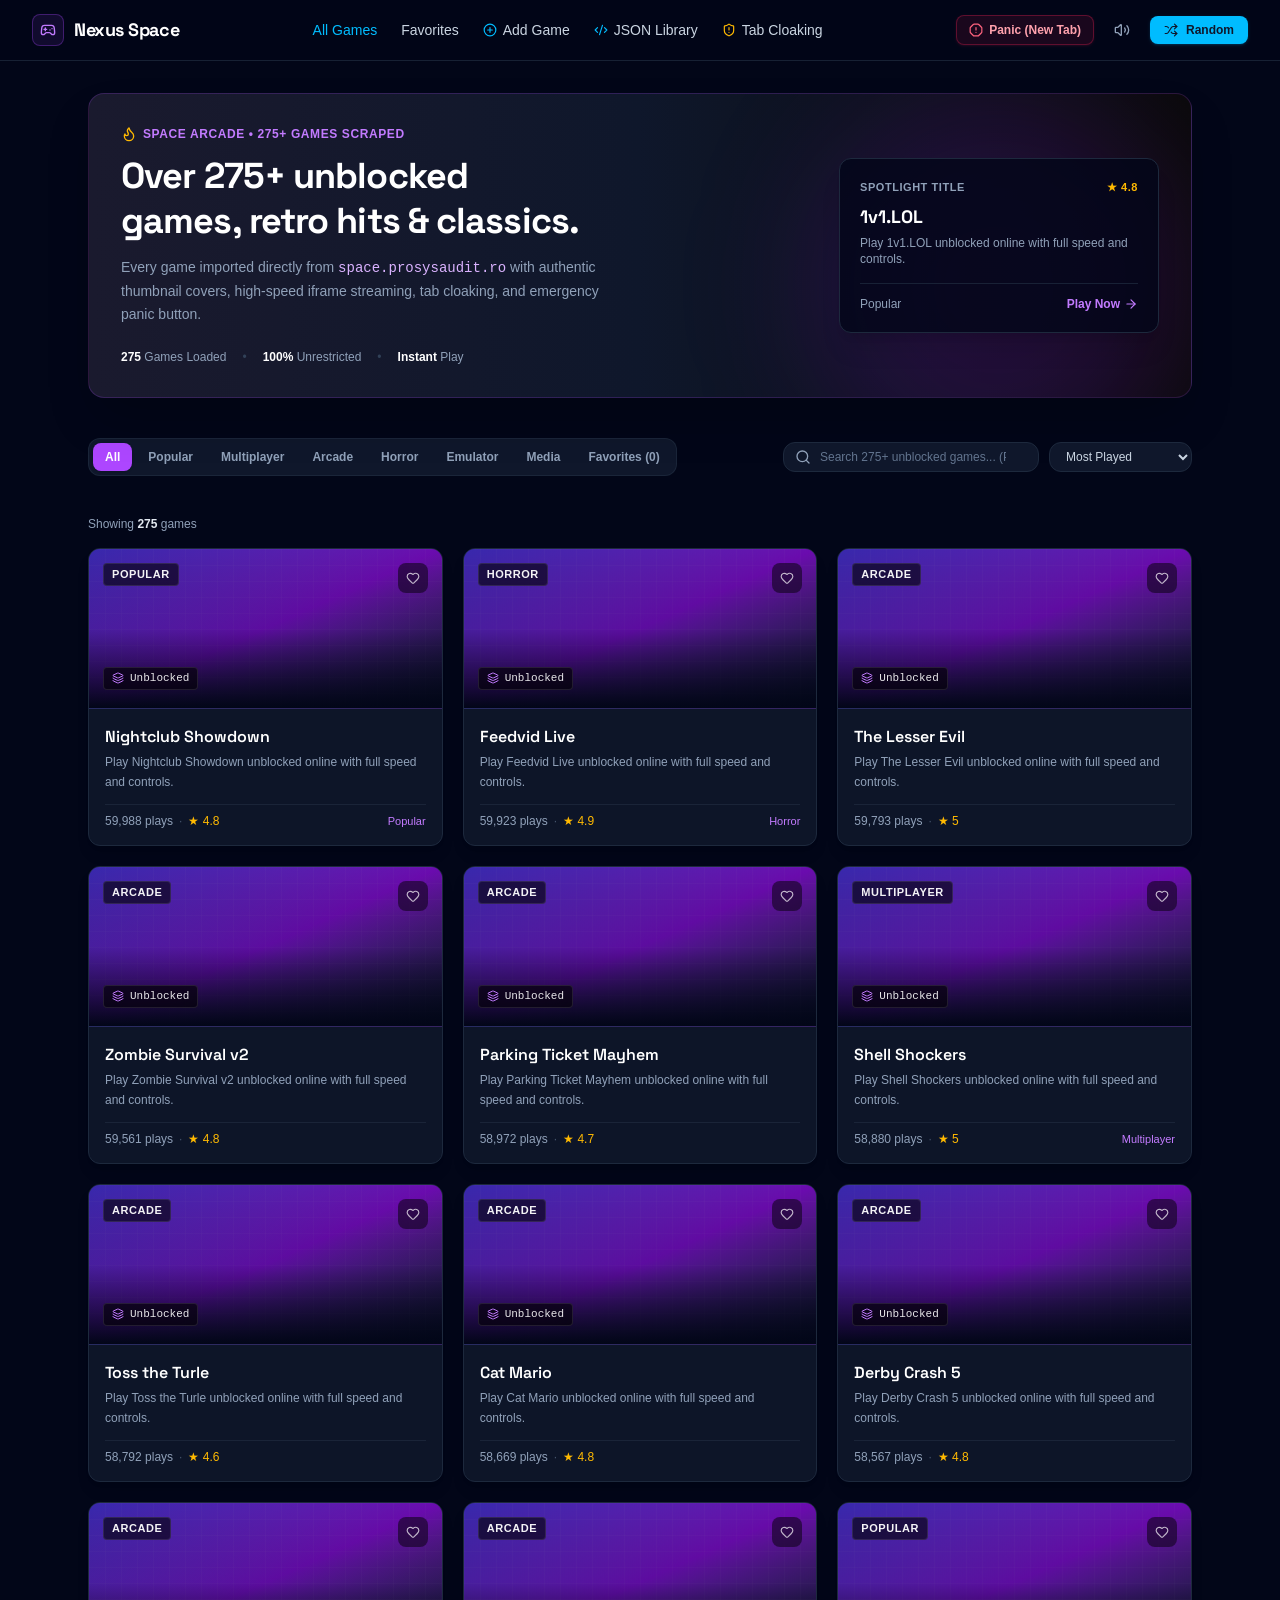
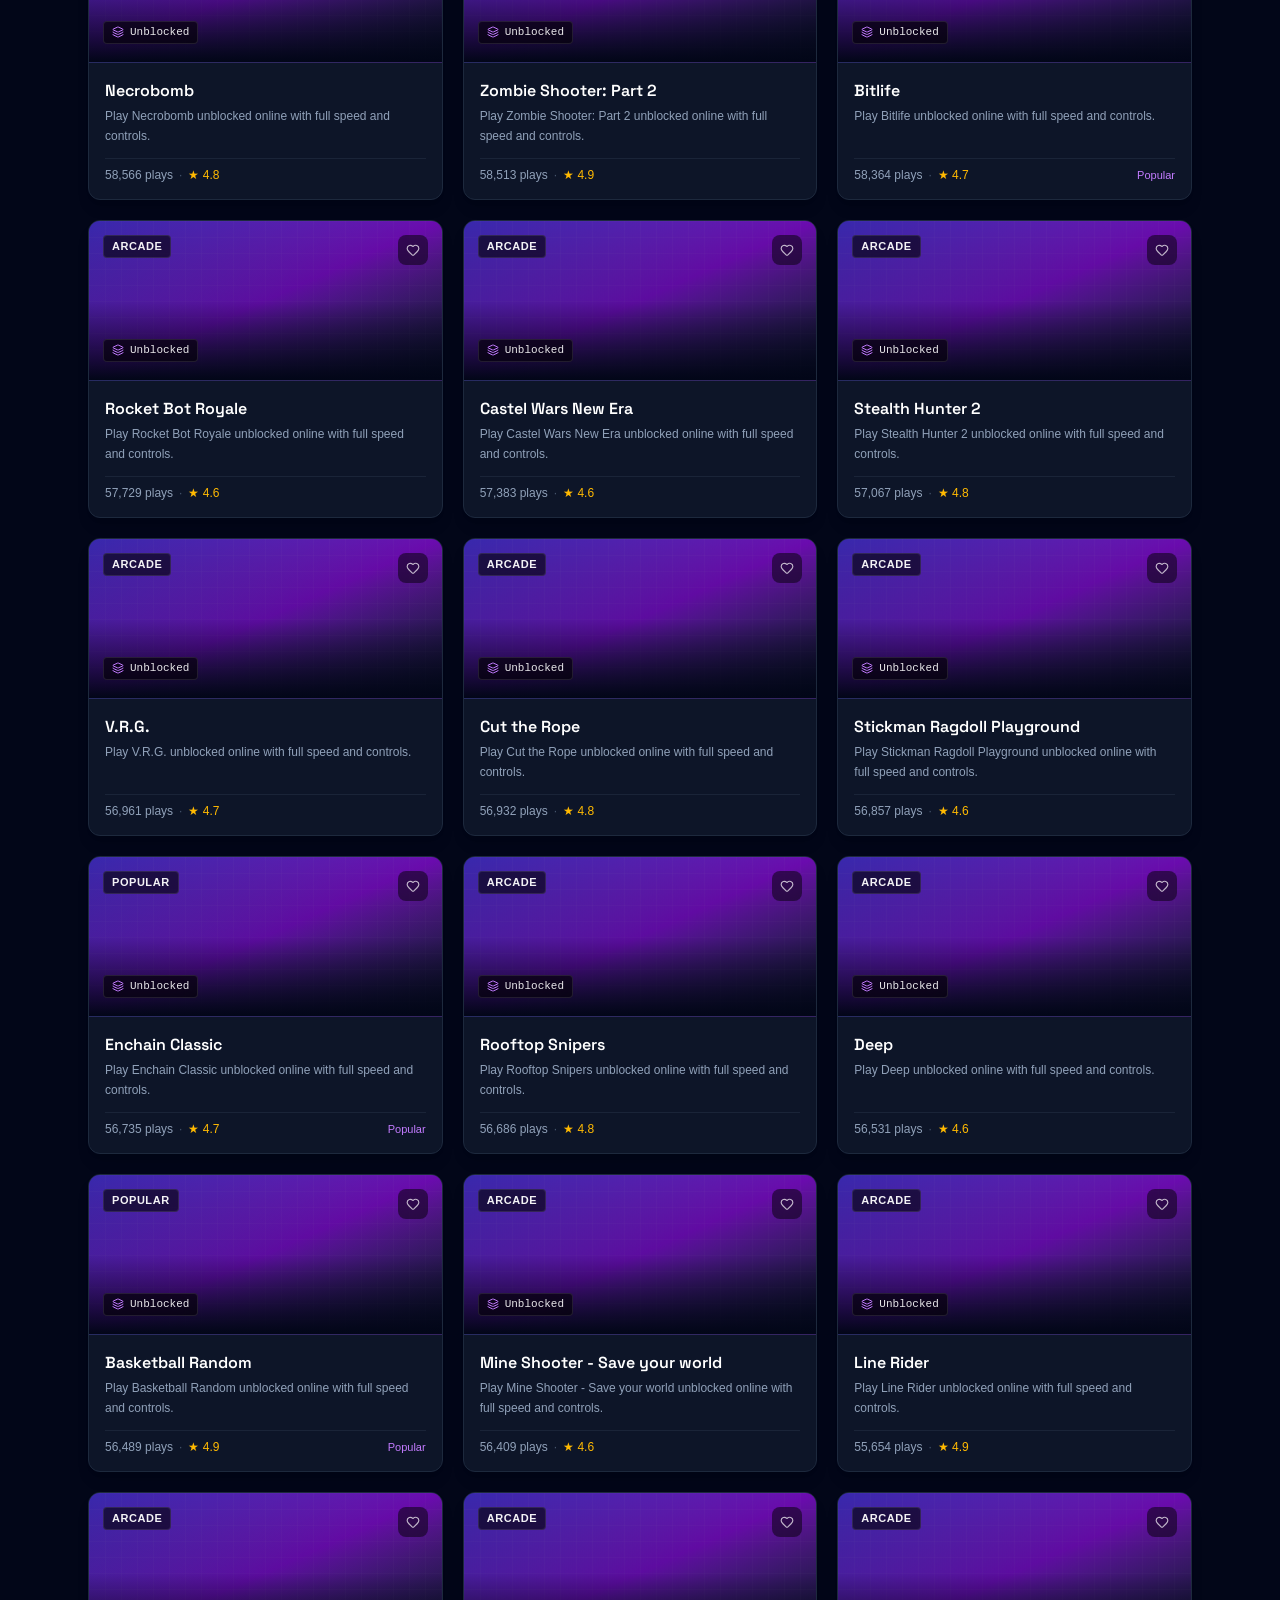
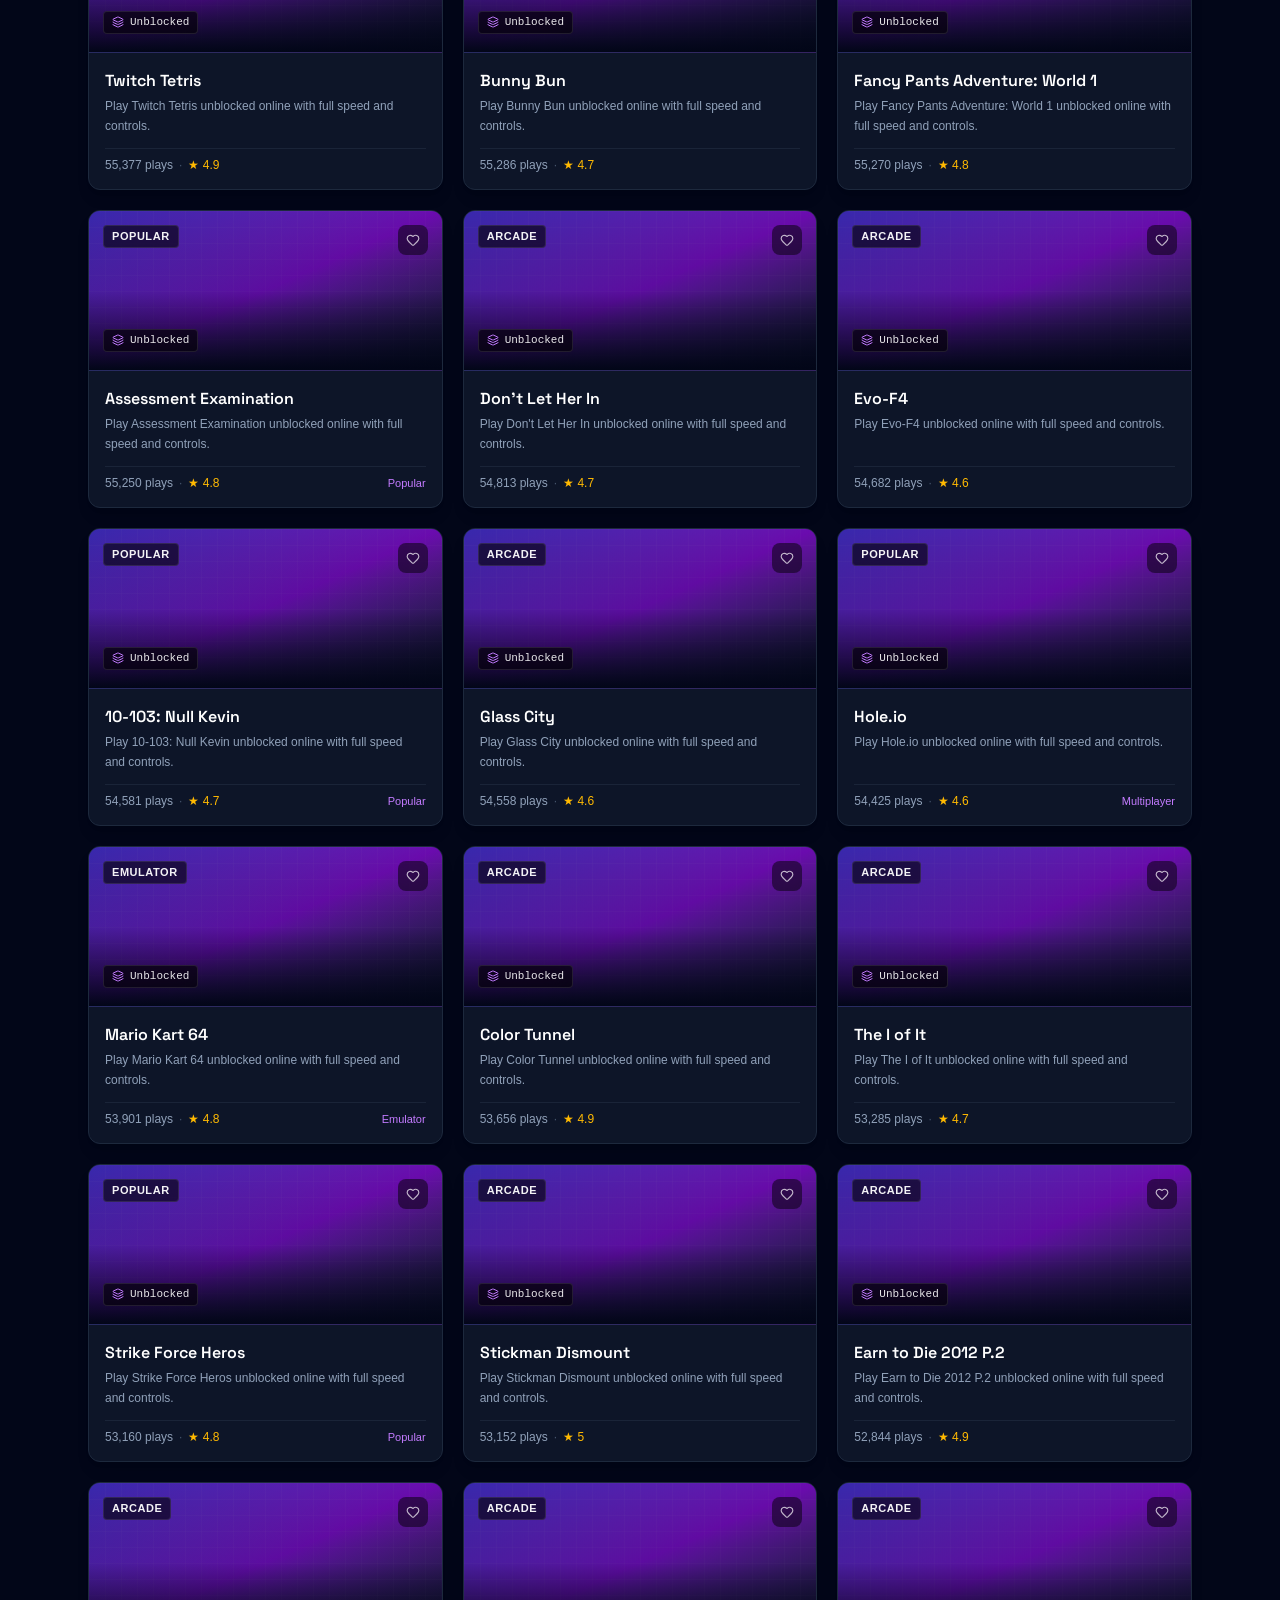
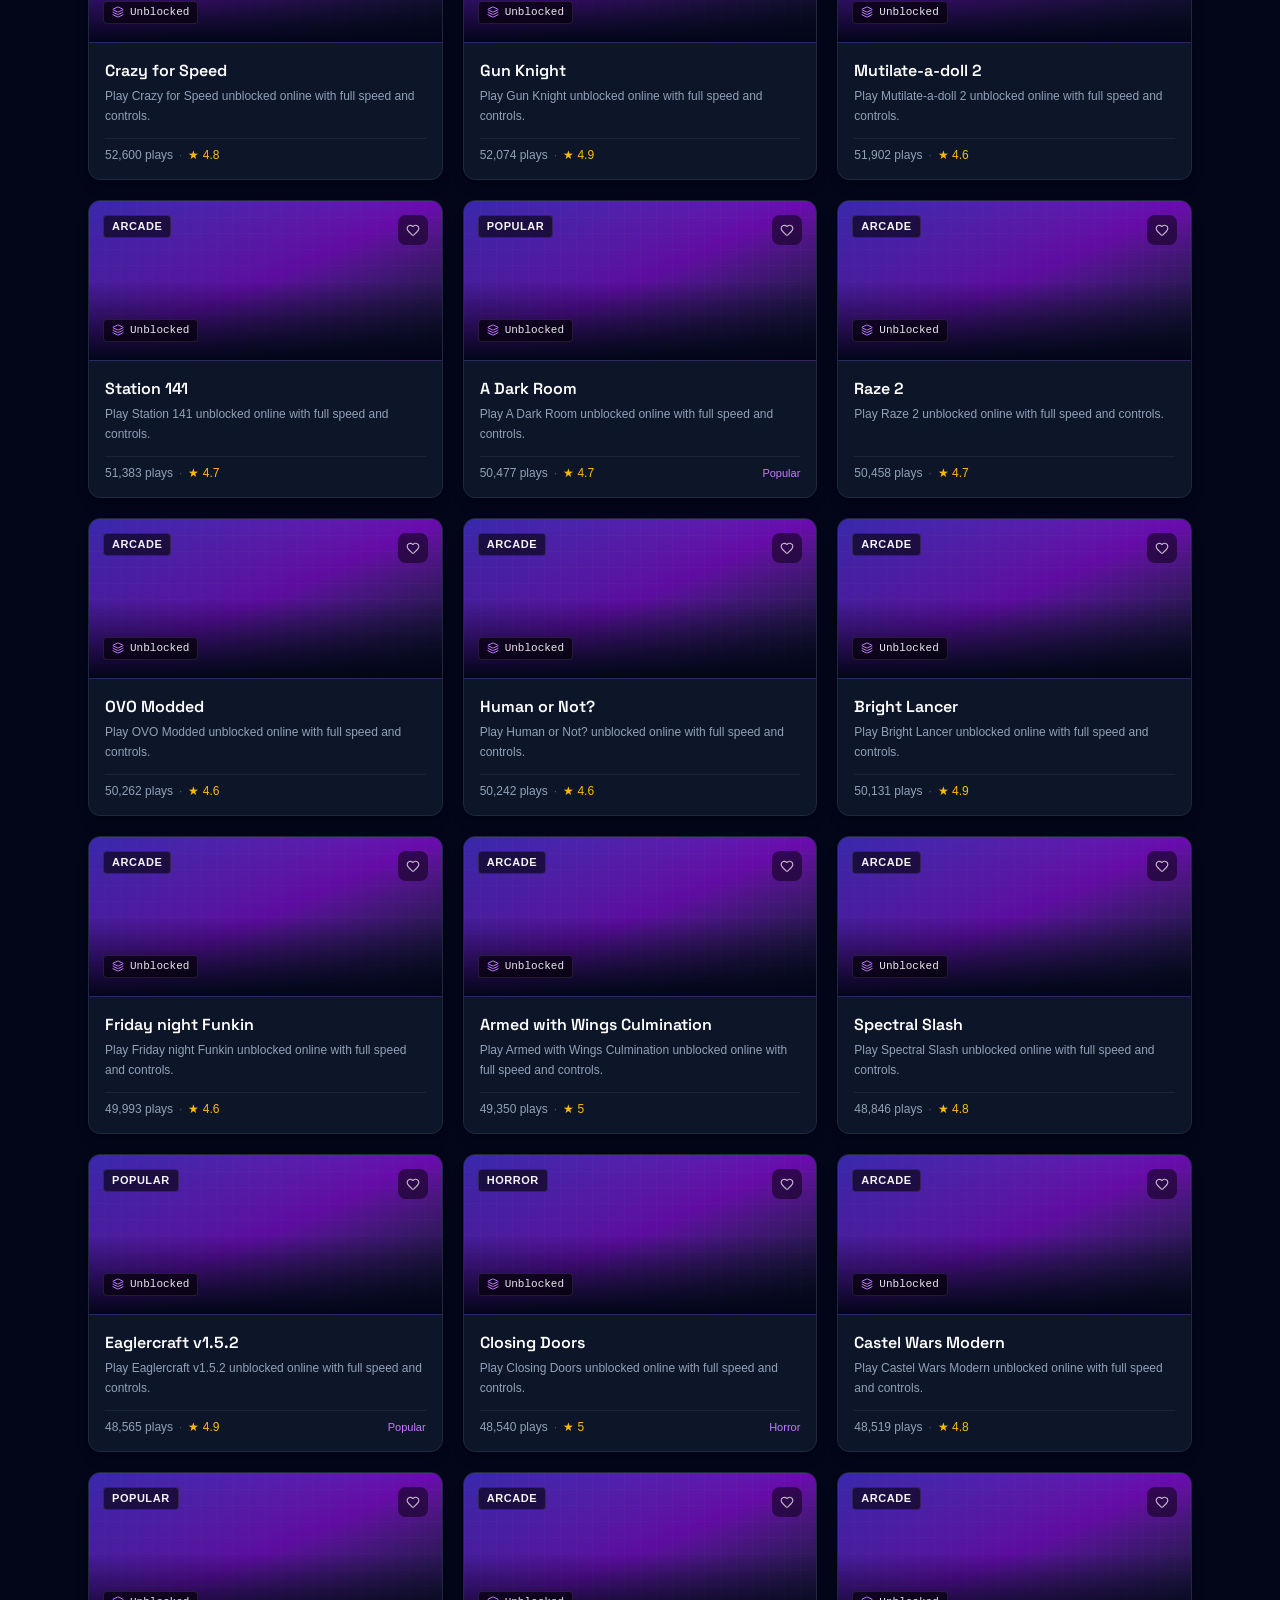
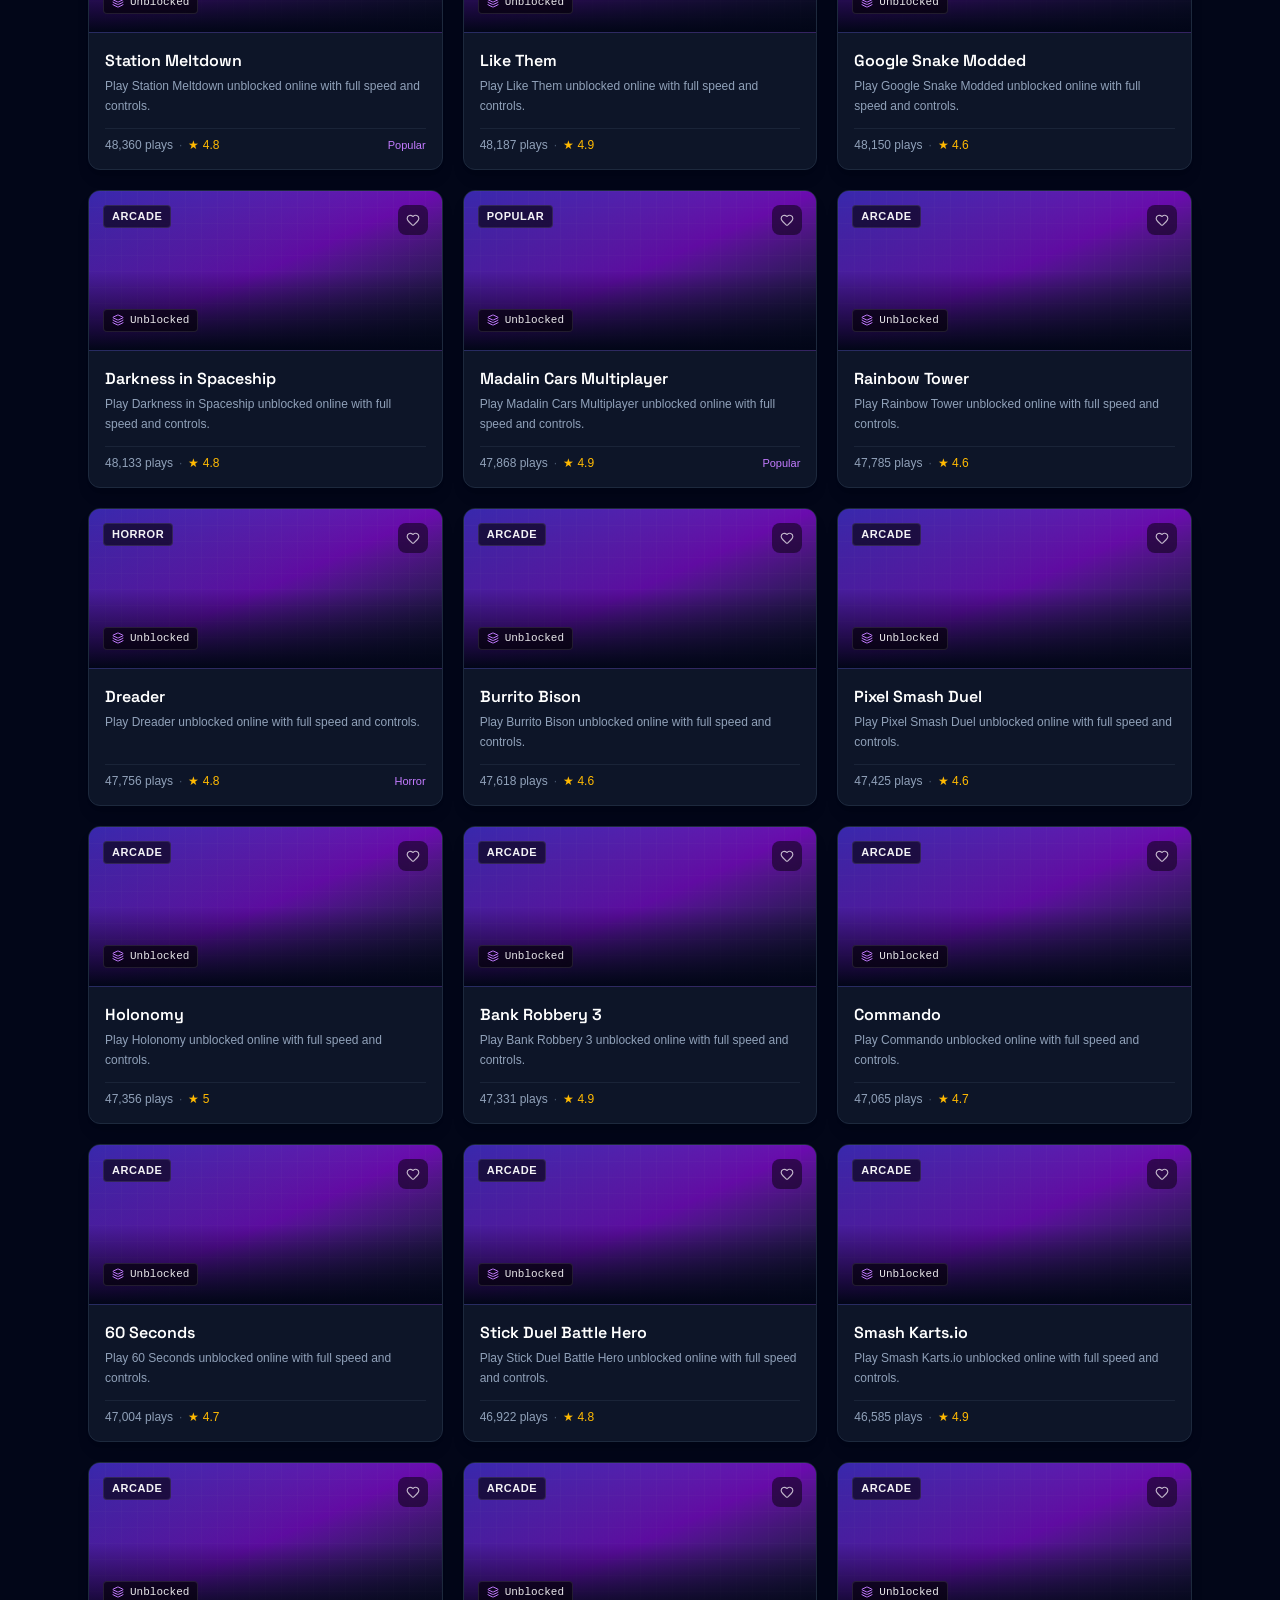
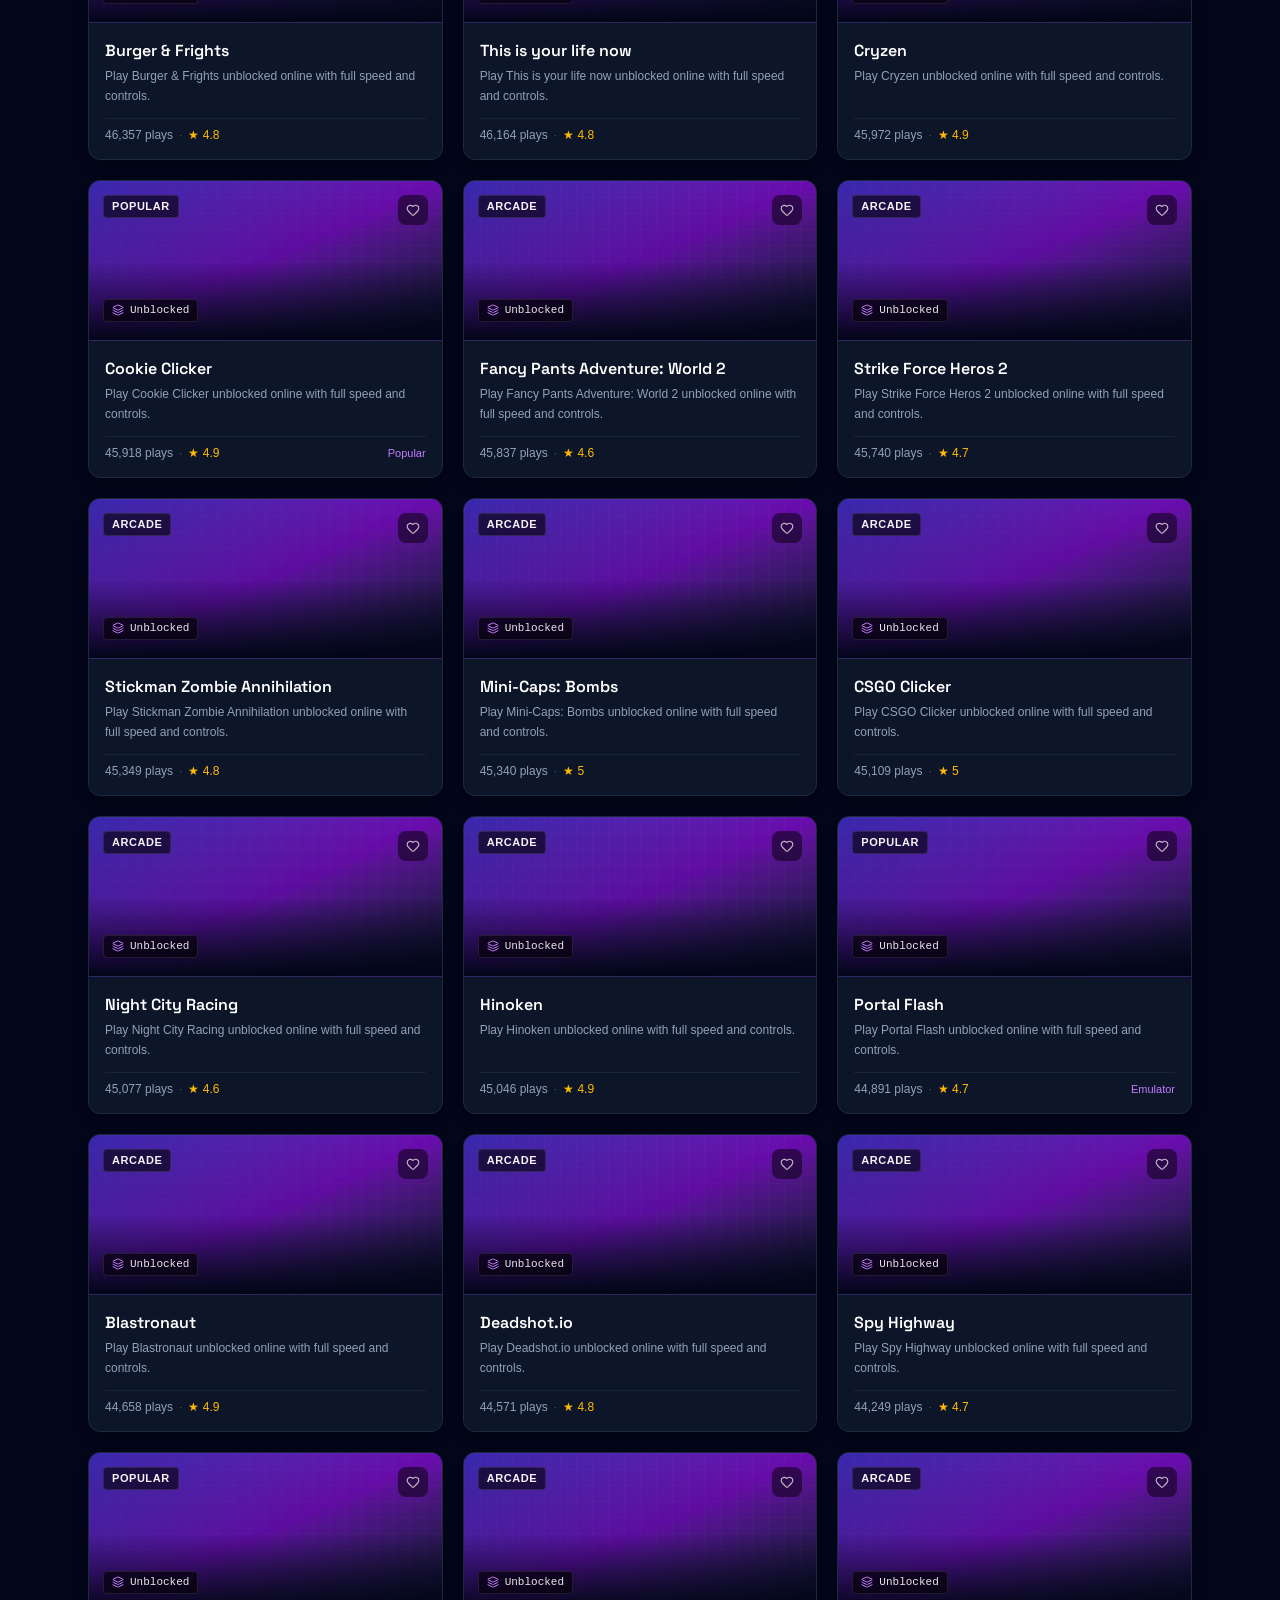
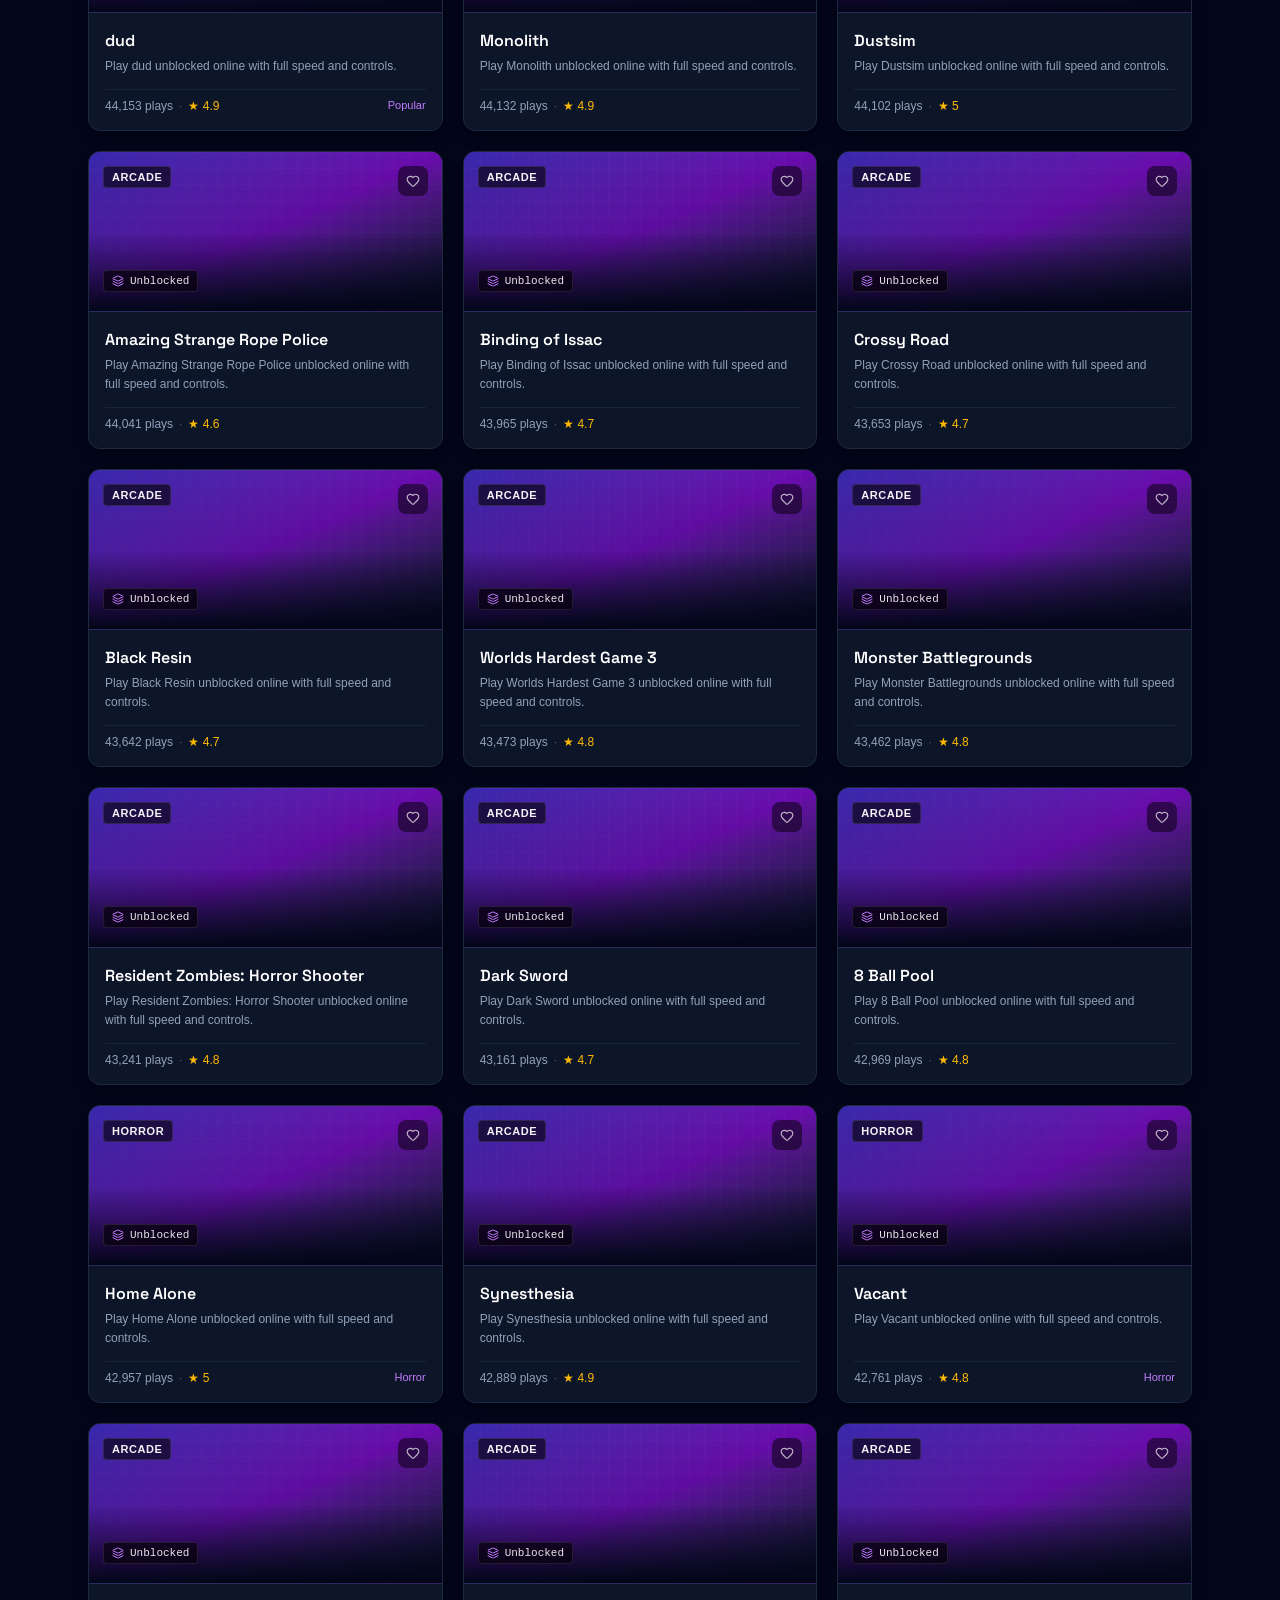
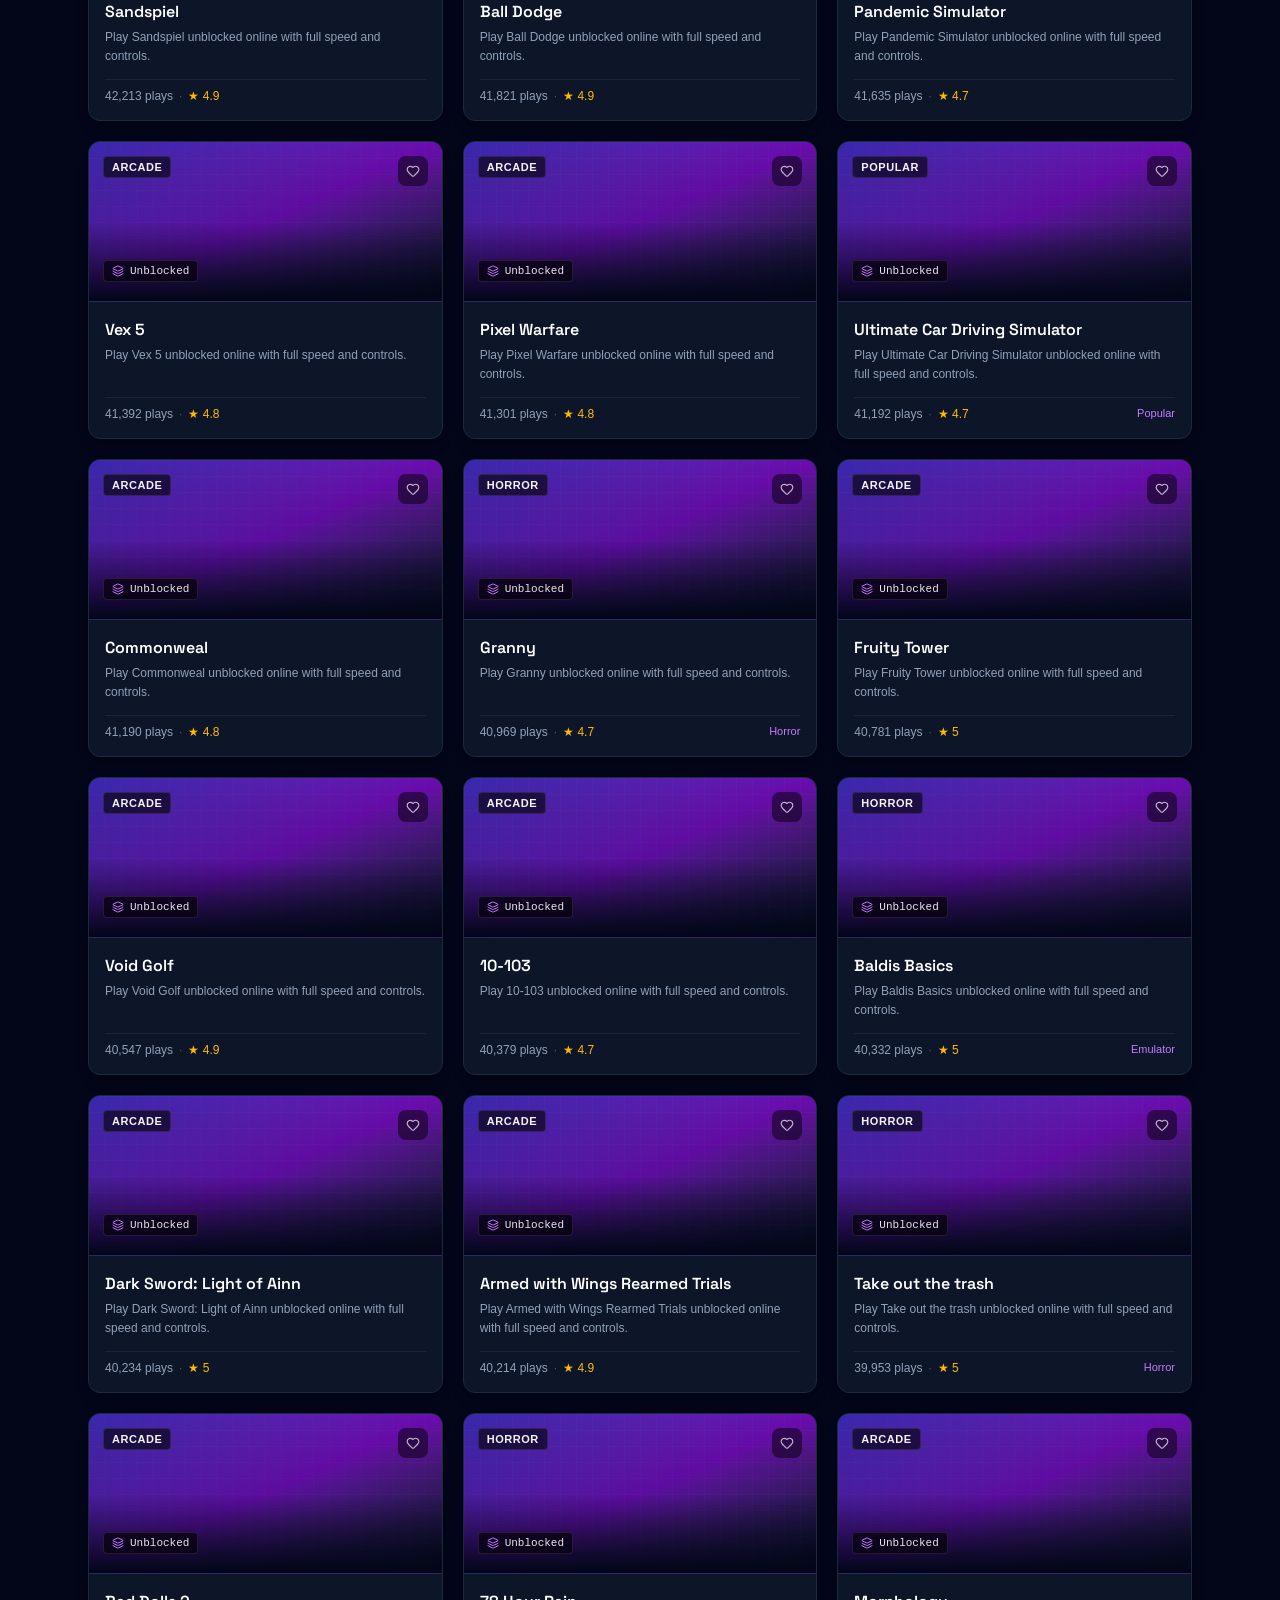
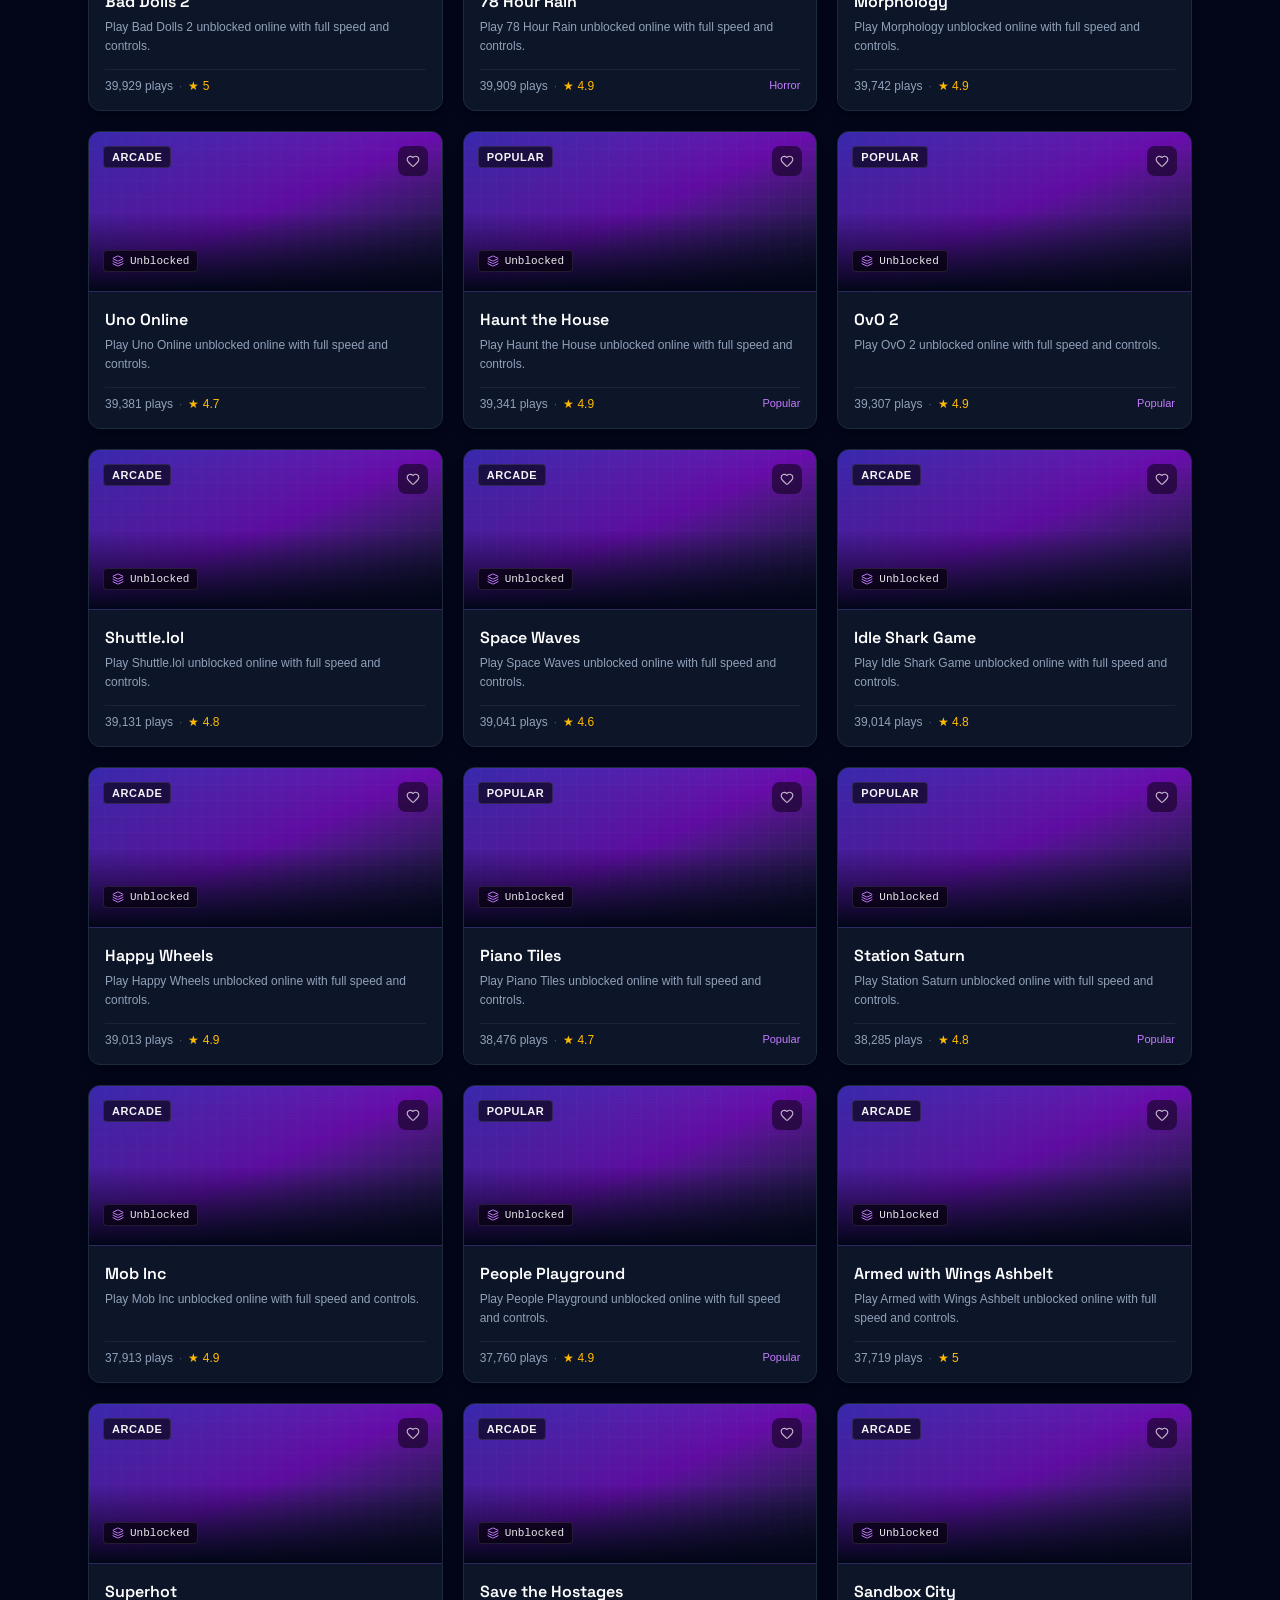
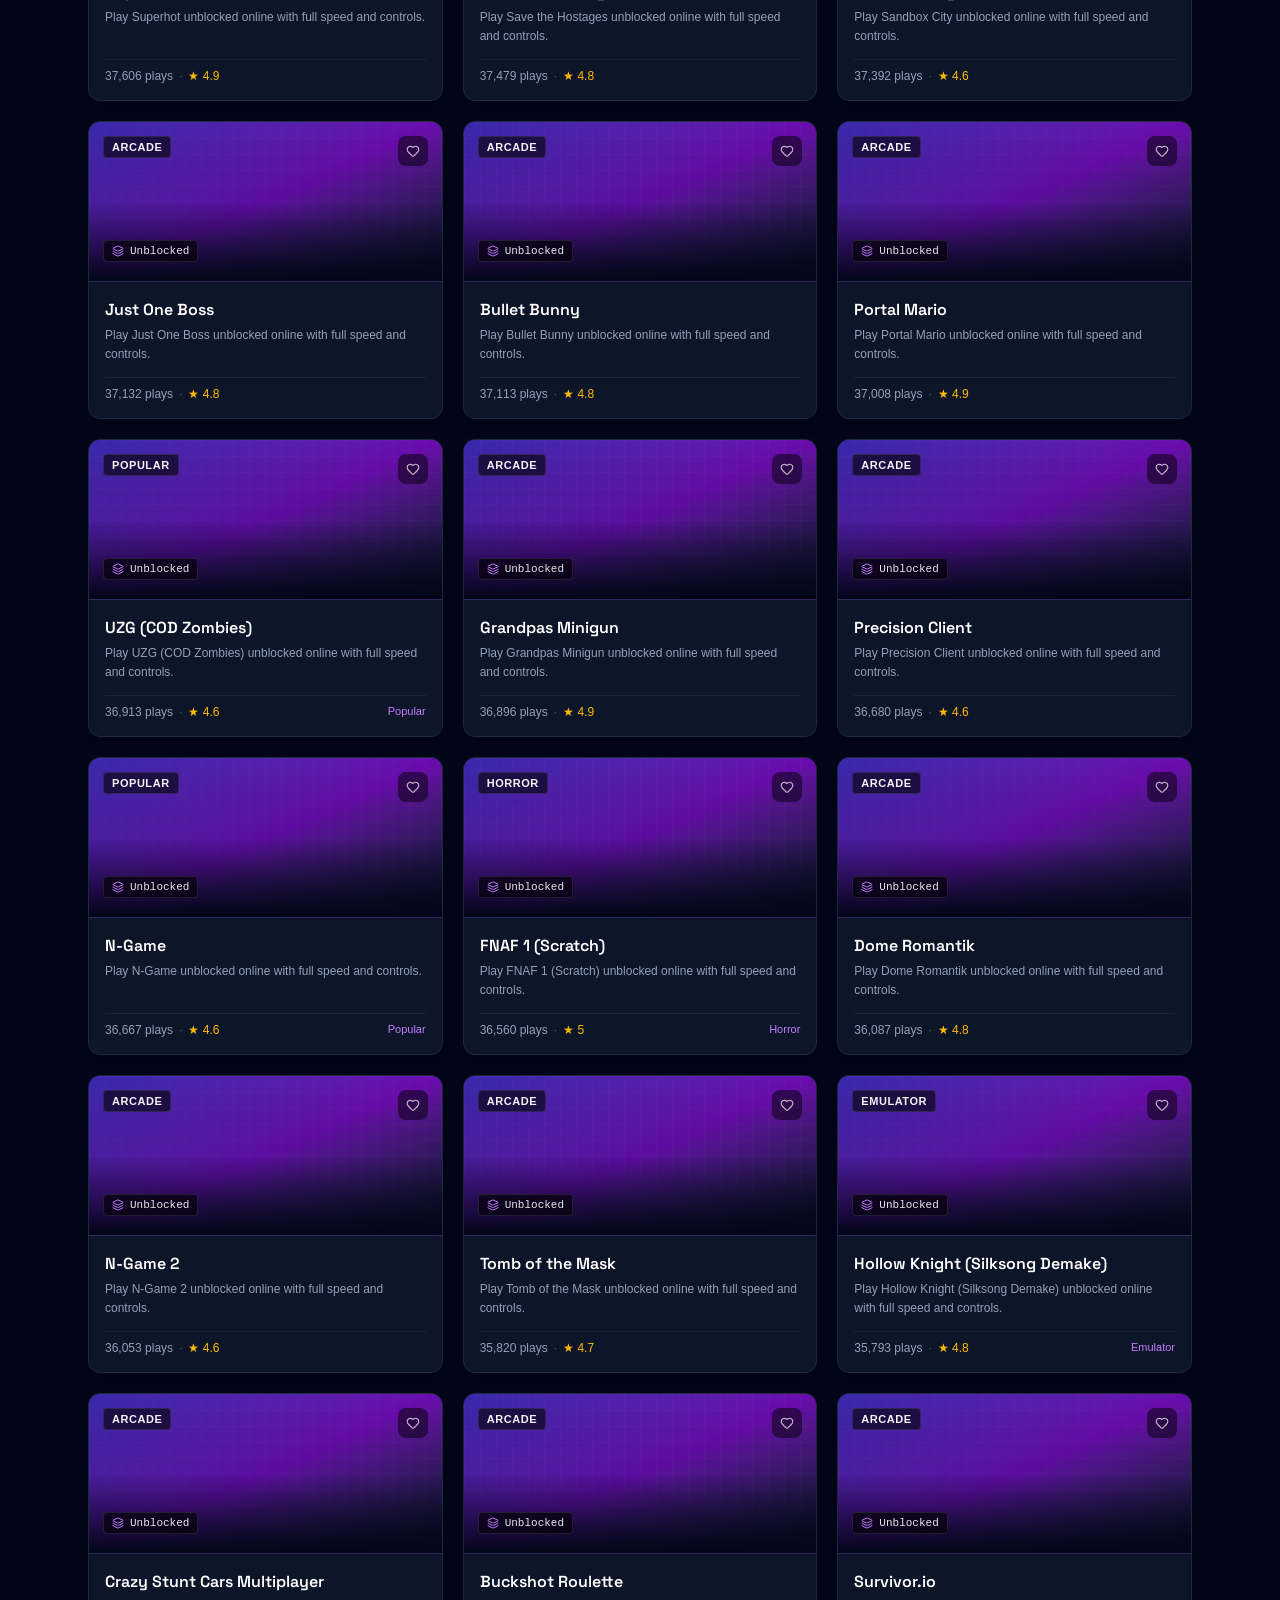
==== commit 5b4075ba: "feat: add custom panic URL and update game library - Implement custom panic URL support in cloak set" ====
--- a/docs/index.html
+++ b/docs/index.html
@@ -12,9 +12,9 @@
     <link rel="icon" id="app-favicon" type="image/svg+xml" href="data:image/svg+xml,%3Csvg xmlns='http://www.w3.org/2000/svg' viewBox='0 0 24 24' fill='none' stroke='%2338bdf8' stroke-width='2' stroke-linecap='round' stroke-linejoin='round'%3E%3Cpolygon points='12 2 15.09 8.26 22 9.27 17 14.14 18.18 21.02 12 17.77 5.82 21.02 7 14.14 2 9.27 8.91 8.26 12 2'%3E%3C/polygon%3E%3C/svg%3E" />
     <link rel="preconnect" href="https://fonts.googleapis.com">
     <link rel="preconnect" href="https://fonts.gstatic.com" crossorigin>
-    <link href="https://fonts.googleapis.com/css2?family=Outfit:wght@500;600;700;800&family=Plus+Jakarta+Sans:wght@400;500;600;700&family=JetBrains+Mono:wght@400;500&display=swap" rel="stylesheet">
-    <script type="module" crossorigin src="./assets/index-fJqjKkQy.js"></script>
-    <link rel="stylesheet" crossorigin href="./assets/index-DxsQ1Iqm.css">
+    <link href="https://fonts.googleapis.com/css2?family=Outfit:wght@500;600;700;800&family=Plus+Jakarta+Sans:wght@400;500;600;700&family=Space+Grotesk:wght@500;600;700;800&family=JetBrains+Mono:wght@400;500&display=swap" rel="stylesheet">
+    <script type="module" crossorigin src="./assets/index-rkFNjDVw.js"></script>
+    <link rel="stylesheet" crossorigin href="./assets/index-CFTjDf8z.css">
   </head>
   <body class="bg-slate-950 text-slate-100 min-h-screen selection:bg-sky-500/30 selection:text-sky-200 antialiased font-sans">
     <div id="root"></div>
--- a/docs/assets/index-CFTjDf8z.css
+++ b/docs/assets/index-CFTjDf8z.css
@@ -0,0 +1,2 @@
+/*! tailwindcss v4.3.3 | MIT License | https://tailwindcss.com */
+@layer properties{@supports (((-webkit-hyphens:none)) and (not (margin-trim:inline))) or ((-moz-orient:inline) and (not (color:rgb(from red r g b)))){*,:before,:after,::backdrop{--tw-translate-x:0;--tw-translate-y:0;--tw-translate-z:0;--tw-rotate-x:initial;--tw-rotate-y:initial;--tw-rotate-z:initial;--tw-skew-x:initial;--tw-skew-y:initial;--tw-space-y-reverse:0;--tw-border-style:solid;--tw-gradient-position:initial;--tw-gradient-from:#0000;--tw-gradient-via:#0000;--tw-gradient-to:#0000;--tw-gradient-stops:initial;--tw-gradient-via-stops:initial;--tw-gradient-from-position:0%;--tw-gradient-via-position:50%;--tw-gradient-to-position:100%;--tw-leading:initial;--tw-font-weight:initial;--tw-tracking:initial;--tw-ordinal:initial;--tw-slashed-zero:initial;--tw-numeric-figure:initial;--tw-numeric-spacing:initial;--tw-numeric-fraction:initial;--tw-shadow:0 0 #0000;--tw-shadow-color:initial;--tw-shadow-alpha:100%;--tw-inset-shadow:0 0 #0000;--tw-inset-shadow-color:initial;--tw-inset-shadow-alpha:100%;--tw-ring-color:initial;--tw-ring-shadow:0 0 #0000;--tw-inset-ring-color:initial;--tw-inset-ring-shadow:0 0 #0000;--tw-ring-inset:initial;--tw-ring-offset-width:0px;--tw-ring-offset-color:#fff;--tw-ring-offset-shadow:0 0 #0000;--tw-blur:initial;--tw-brightness:initial;--tw-contrast:initial;--tw-grayscale:initial;--tw-hue-rotate:initial;--tw-invert:initial;--tw-opacity:initial;--tw-saturate:initial;--tw-sepia:initial;--tw-drop-shadow:initial;--tw-drop-shadow-color:initial;--tw-drop-shadow-alpha:100%;--tw-drop-shadow-size:initial;--tw-backdrop-blur:initial;--tw-backdrop-brightness:initial;--tw-backdrop-contrast:initial;--tw-backdrop-grayscale:initial;--tw-backdrop-hue-rotate:initial;--tw-backdrop-invert:initial;--tw-backdrop-opacity:initial;--tw-backdrop-saturate:initial;--tw-backdrop-sepia:initial;--tw-duration:initial;--tw-scale-x:1;--tw-scale-y:1;--tw-scale-z:1}}}@layer theme{:root,:host{--font-sans:-apple-system, BlinkMacSystemFont, "Segoe UI", Roboto, "Helvetica Neue", "Noto Sans", Arial, sans-serif, "Apple Color Emoji", "Segoe UI Emoji", "Segoe UI Symbol", "Noto Color Emoji";--font-serif:ui-serif, Georgia, Cambria, "Times New Roman", Times, serif;--font-mono:ui-monospace, SFMono-Regular, Menlo, Monaco, Consolas, "Liberation Mono", "Courier New", monospace;--color-amber-300:oklch(87.9% .169 91.605);--color-amber-400:oklch(82.8% .189 84.429);--color-amber-500:oklch(76.9% .188 70.08);--color-emerald-300:oklch(84.5% .143 164.978);--color-emerald-400:oklch(76.5% .177 163.223);--color-emerald-500:oklch(69.6% .17 162.48);--color-sky-200:oklch(90.1% .058 230.902);--color-sky-300:oklch(82.8% .111 230.318);--color-sky-400:oklch(74.6% .16 232.661);--color-sky-500:oklch(68.5% .169 237.323);--color-blue-600:oklch(54.6% .245 262.881);--color-blue-700:oklch(48.8% .243 264.376);--color-indigo-600:oklch(51.1% .262 276.966);--color-purple-300:oklch(82.7% .119 306.383);--color-purple-400:oklch(71.4% .203 305.504);--color-purple-500:oklch(62.7% .265 303.9);--color-purple-600:oklch(55.8% .288 302.321);--color-rose-300:oklch(81% .117 11.638);--color-rose-400:oklch(71.2% .194 13.428);--color-rose-500:oklch(64.5% .246 16.439);--color-slate-100:oklch(96.8% .007 247.896);--color-slate-200:oklch(92.9% .013 255.508);--color-slate-300:oklch(86.9% .022 252.894);--color-slate-400:oklch(70.4% .04 256.788);--color-slate-500:oklch(55.4% .046 257.417);--color-slate-600:oklch(44.6% .043 257.281);--color-slate-700:oklch(37.2% .044 257.287);--color-slate-800:oklch(27.9% .041 260.031);--color-slate-900:oklch(20.8% .042 265.755);--color-slate-950:oklch(12.9% .042 264.695);--color-gray-50:oklch(98.5% .002 247.839);--color-gray-100:oklch(96.7% .003 264.542);--color-gray-200:oklch(92.8% .006 264.531);--color-gray-300:oklch(87.2% .01 258.338);--color-gray-400:oklch(70.7% .022 261.325);--color-gray-500:oklch(55.1% .027 264.364);--color-gray-600:oklch(44.6% .03 256.802);--color-gray-700:oklch(37.3% .034 259.733);--color-gray-800:oklch(27.8% .033 256.848);--color-gray-900:oklch(21% .034 264.665);--color-black:#000;--color-white:#fff;--spacing:.25rem;--container-sm:24rem;--container-lg:32rem;--container-xl:36rem;--container-2xl:42rem;--container-3xl:48rem;--container-6xl:72rem;--text-xs:.75rem;--text-xs--line-height:calc(1 / .75);--text-sm:.875rem;--text-sm--line-height:calc(1.25 / .875);--text-base:1rem;--text-base--line-height:calc(1.5 / 1);--text-lg:1.125rem;--text-lg--line-height:calc(1.75 / 1.125);--text-xl:1.25rem;--text-xl--line-height:calc(1.75 / 1.25);--text-2xl:1.5rem;--text-2xl--line-height:calc(2 / 1.5);--text-4xl:2.25rem;--text-4xl--line-height:calc(2.5 / 2.25);--font-weight-medium:500;--font-weight-semibold:600;--font-weight-bold:700;--font-weight-extrabold:800;--tracking-tight:-.025em;--tracking-wide:.025em;--tracking-wider:.05em;--leading-tight:1.25;--leading-relaxed:1.625;--radius-sm:.25rem;--radius-md:.375rem;--radius-lg:.5rem;--radius-xl:.75rem;--radius-2xl:1rem;--blur-sm:8px;--blur-md:12px;--blur-3xl:64px;--default-transition-duration:.15s;--default-transition-timing-function:cubic-bezier(.4, 0, .2, 1);--default-font-family:var(--font-sans);--default-mono-font-family:var(--font-mono)}}@layer base{*,:after,:before,::backdrop{box-sizing:border-box;border:0 solid;margin:0;padding:0}::file-selector-button{box-sizing:border-box;border:0 solid;margin:0;padding:0}html,:host{-webkit-text-size-adjust:100%;tab-size:4;line-height:1.5;font-family:var(--default-font-family,-apple-system, BlinkMacSystemFont, "Segoe UI", Roboto, "Helvetica Neue", "Noto Sans", Arial, sans-serif, "Apple Color Emoji", "Segoe UI Emoji", "Segoe UI Symbol", "Noto Color Emoji");font-feature-settings:var(--default-font-feature-settings,normal);font-variation-settings:var(--default-font-variation-settings,normal);-webkit-tap-highlight-color:transparent}hr{height:0;color:inherit;border-top-width:1px}abbr:where([title]){-webkit-text-decoration:underline dotted;text-decoration:underline dotted}h1,h2,h3,h4,h5,h6{font-size:inherit;font-weight:inherit}a{color:inherit;-webkit-text-decoration:inherit;-webkit-text-decoration:inherit;-webkit-text-decoration:inherit;-webkit-text-decoration:inherit;text-decoration:inherit}b,strong{font-weight:bolder}code,kbd,samp,pre{font-family:var(--default-mono-font-family,ui-monospace, SFMono-Regular, Menlo, Monaco, Consolas, "Liberation Mono", "Courier New", monospace);font-feature-settings:var(--default-mono-font-feature-settings,normal);font-variation-settings:var(--default-mono-font-variation-settings,normal);font-size:1em}small{font-size:80%}sub,sup{vertical-align:baseline;font-size:75%;line-height:0;position:relative}sub{bottom:-.25em}sup{top:-.5em}table{text-indent:0;border-color:inherit;border-collapse:collapse}:-moz-focusring:where(:not(iframe)){outline:auto}progress{vertical-align:baseline}summary{display:list-item}ol,ul,menu{list-style:none}img,svg,video,canvas,audio,iframe,embed,object{vertical-align:middle;display:block}img,video{max-width:100%;height:auto}button,input,select,optgroup,textarea{font:inherit;font-feature-settings:inherit;font-variation-settings:inherit;letter-spacing:inherit;color:inherit;opacity:1;background-color:#0000;border-radius:0}::file-selector-button{font:inherit;font-feature-settings:inherit;font-variation-settings:inherit;letter-spacing:inherit;color:inherit;opacity:1;background-color:#0000;border-radius:0}:where(select:is([multiple],[size])) optgroup{font-weight:bolder}:where(select:is([multiple],[size])) optgroup option{padding-inline-start:20px}::file-selector-button{margin-inline-end:4px}::placeholder{opacity:1}@supports (not ((-webkit-appearance:-apple-pay-button))) or (contain-intrinsic-size:1px){::placeholder{color:currentColor}@supports (color:color-mix(in lab, red, red)){::placeholder{color:color-mix(in oklab, currentcolor 50%, transparent)}}}textarea{resize:vertical}::-webkit-search-decoration{-webkit-appearance:none}::-webkit-date-and-time-value{min-height:1lh;text-align:inherit}::-webkit-datetime-edit{display:inline-flex}::-webkit-datetime-edit-fields-wrapper{padding:0}::-webkit-datetime-edit{padding-block:0}::-webkit-datetime-edit-year-field{padding-block:0}::-webkit-datetime-edit-month-field{padding-block:0}::-webkit-datetime-edit-day-field{padding-block:0}::-webkit-datetime-edit-hour-field{padding-block:0}::-webkit-datetime-edit-minute-field{padding-block:0}::-webkit-datetime-edit-second-field{padding-block:0}::-webkit-datetime-edit-millisecond-field{padding-block:0}::-webkit-datetime-edit-meridiem-field{padding-block:0}::-webkit-calendar-picker-indicator{line-height:1}:-moz-ui-invalid{box-shadow:none}button,input:where([type=button],[type=reset],[type=submit]){appearance:button}::file-selector-button{appearance:button}::-webkit-inner-spin-button{height:auto}::-webkit-outer-spin-button{height:auto}[hidden]:where(:not([hidden=until-found])){display:none!important}:root{--font-display:"Space Grotesk", "Outfit", -apple-system, BlinkMacSystemFont, sans-serif;--font-body:"Plus Jakarta Sans", -apple-system, BlinkMacSystemFont, sans-serif}body{font-family:var(--font-body)}h1,h2,h3,h4,h5,h6,.font-display{font-family:var(--font-display)}}@layer components;@layer utilities{.pointer-events-none{pointer-events:none}.visible{visibility:visible}.absolute{position:absolute}.fixed{position:fixed}.relative{position:relative}.static{position:static}.sticky{position:sticky}.inset-0{inset:0}.top-0{top:0}.top-1\/2{top:50%}.right-0{right:0}.right-2\.5{right:calc(var(--spacing) * 2.5)}.left-3{left:calc(var(--spacing) * 3)}.z-10{z-index:10}.z-40{z-index:40}.z-50{z-index:50}.container{width:100%}@media (width>=40rem){.container{max-width:40rem}}@media (width>=48rem){.container{max-width:48rem}}@media (width>=64rem){.container{max-width:64rem}}@media (width>=80rem){.container{max-width:80rem}}@media (width>=96rem){.container{max-width:96rem}}.mx-auto{margin-inline:auto}.my-6{margin-block:calc(var(--spacing) * 6)}.mt-0\.5{margin-top:calc(var(--spacing) * .5)}.mt-1{margin-top:var(--spacing)}.mt-2{margin-top:calc(var(--spacing) * 2)}.mt-3{margin-top:calc(var(--spacing) * 3)}.mt-4{margin-top:calc(var(--spacing) * 4)}.mt-6{margin-top:calc(var(--spacing) * 6)}.mt-8{margin-top:calc(var(--spacing) * 8)}.mt-auto{margin-top:auto}.mb-1{margin-bottom:var(--spacing)}.mb-2{margin-bottom:calc(var(--spacing) * 2)}.mb-3{margin-bottom:calc(var(--spacing) * 3)}.mb-4{margin-bottom:calc(var(--spacing) * 4)}.ml-0\.5{margin-left:calc(var(--spacing) * .5)}.ml-1{margin-left:var(--spacing)}.ml-1\.5{margin-left:calc(var(--spacing) * 1.5)}.line-clamp-1{-webkit-line-clamp:1;-webkit-box-orient:vertical;display:-webkit-box;overflow:hidden}.line-clamp-2{-webkit-line-clamp:2;-webkit-box-orient:vertical;display:-webkit-box;overflow:hidden}.block{display:block}.contents{display:contents}.flex{display:flex}.grid{display:grid}.hidden{display:none}.inline{display:inline}.inline-block{display:inline-block}.table{display:table}.h-3{height:calc(var(--spacing) * 3)}.h-3\.5{height:calc(var(--spacing) * 3.5)}.h-4{height:calc(var(--spacing) * 4)}.h-5{height:calc(var(--spacing) * 5)}.h-8{height:calc(var(--spacing) * 8)}.h-9{height:calc(var(--spacing) * 9)}.h-10{height:calc(var(--spacing) * 10)}.h-36{height:calc(var(--spacing) * 36)}.h-40{height:calc(var(--spacing) * 40)}.h-96{height:calc(var(--spacing) * 96)}.h-\[75vh\]{height:75vh}.h-\[580px\]{height:580px}.h-full{height:100%}.h-screen{height:100vh}.max-h-48{max-height:calc(var(--spacing) * 48)}.max-h-\[85vh\]{max-height:85vh}.max-h-\[90vh\]{max-height:90vh}.max-h-\[300px\]{max-height:300px}.min-h-\[220px\]{min-height:220px}.min-h-\[900px\]{min-height:900px}.min-h-screen{min-height:100vh}.w-3{width:calc(var(--spacing) * 3)}.w-3\.5{width:calc(var(--spacing) * 3.5)}.w-4{width:calc(var(--spacing) * 4)}.w-5{width:calc(var(--spacing) * 5)}.w-8{width:calc(var(--spacing) * 8)}.w-9{width:calc(var(--spacing) * 9)}.w-10{width:calc(var(--spacing) * 10)}.w-96{width:calc(var(--spacing) * 96)}.w-full{width:100%}.max-w-2xl{max-width:var(--container-2xl)}.max-w-3xl{max-width:var(--container-3xl)}.max-w-6xl{max-width:var(--container-6xl)}.max-w-full{max-width:100%}.max-w-lg{max-width:var(--container-lg)}.max-w-sm{max-width:var(--container-sm)}.max-w-xl{max-width:var(--container-xl)}.flex-1{flex:1}.shrink-0{flex-shrink:0}.-translate-y-1\/2{--tw-translate-y:calc(calc(1 / 2 * 100%) * -1);translate:var(--tw-translate-x) var(--tw-translate-y)}.rotate-180{rotate:180deg}.transform{transform:var(--tw-rotate-x,) var(--tw-rotate-y,) var(--tw-rotate-z,) var(--tw-skew-x,) var(--tw-skew-y,)}.cursor-pointer{cursor:pointer}.resize{resize:both}.resize-none{resize:none}.scrollbar-none{scrollbar-width:none}.list-disc{list-style-type:disc}.grid-cols-1{grid-template-columns:repeat(1,minmax(0,1fr))}.grid-cols-2{grid-template-columns:repeat(2,minmax(0,1fr))}.grid-cols-3{grid-template-columns:repeat(3,minmax(0,1fr))}.flex-col{flex-direction:column}.items-center{align-items:center}.items-start{align-items:flex-start}.items-stretch{align-items:stretch}.justify-between{justify-content:space-between}.justify-center{justify-content:center}.justify-end{justify-content:flex-end}.gap-1{gap:var(--spacing)}.gap-1\.5{gap:calc(var(--spacing) * 1.5)}.gap-2{gap:calc(var(--spacing) * 2)}.gap-2\.5{gap:calc(var(--spacing) * 2.5)}.gap-3{gap:calc(var(--spacing) * 3)}.gap-3\.5{gap:calc(var(--spacing) * 3.5)}.gap-4{gap:calc(var(--spacing) * 4)}.gap-5{gap:calc(var(--spacing) * 5)}.gap-6{gap:calc(var(--spacing) * 6)}.gap-8{gap:calc(var(--spacing) * 8)}.gap-10{gap:calc(var(--spacing) * 10)}:where(.space-y-1>:not(:last-child)){--tw-space-y-reverse:0;margin-block-start:calc(var(--spacing) * var(--tw-space-y-reverse));margin-block-end:calc(var(--spacing) * calc(1 - var(--tw-space-y-reverse)))}.truncate{text-overflow:ellipsis;white-space:nowrap;overflow:hidden}.overflow-auto{overflow:auto}.overflow-hidden{overflow:hidden}.overflow-x-auto{overflow-x:auto}.overflow-y-auto{overflow-y:auto}.rounded{border-radius:.25rem}.rounded-2xl{border-radius:var(--radius-2xl)}.rounded-full{border-radius:2147483647px}.rounded-lg{border-radius:var(--radius-lg)}.rounded-md{border-radius:var(--radius-md)}.rounded-none{border-radius:0}.rounded-sm{border-radius:var(--radius-sm)}.rounded-xl{border-radius:var(--radius-xl)}.border{border-style:var(--tw-border-style);border-width:1px}.border-t{border-top-style:var(--tw-border-style);border-top-width:1px}.border-b{border-bottom-style:var(--tw-border-style);border-bottom-width:1px}.border-none{--tw-border-style:none;border-style:none}.border-amber-500\/30{border-color:#f99c004d}@supports (color:color-mix(in lab, red, red)){.border-amber-500\/30{border-color:color-mix(in oklab, var(--color-amber-500) 30%, transparent)}}.border-emerald-500\/30{border-color:#00bb7f4d}@supports (color:color-mix(in lab, red, red)){.border-emerald-500\/30{border-color:color-mix(in oklab, var(--color-emerald-500) 30%, transparent)}}.border-gray-200{border-color:var(--color-gray-200)}.border-gray-300{border-color:var(--color-gray-300)}.border-purple-500\/20{border-color:#ac4bff33}@supports (color:color-mix(in lab, red, red)){.border-purple-500\/20{border-color:color-mix(in oklab, var(--color-purple-500) 20%, transparent)}}.border-purple-500\/30{border-color:#ac4bff4d}@supports (color:color-mix(in lab, red, red)){.border-purple-500\/30{border-color:color-mix(in oklab, var(--color-purple-500) 30%, transparent)}}.border-rose-500\/30{border-color:#ff23574d}@supports (color:color-mix(in lab, red, red)){.border-rose-500\/30{border-color:color-mix(in oklab, var(--color-rose-500) 30%, transparent)}}.border-rose-500\/40{border-color:#ff235766}@supports (color:color-mix(in lab, red, red)){.border-rose-500\/40{border-color:color-mix(in oklab, var(--color-rose-500) 40%, transparent)}}.border-rose-500\/50{border-color:#ff235780}@supports (color:color-mix(in lab, red, red)){.border-rose-500\/50{border-color:color-mix(in oklab, var(--color-rose-500) 50%, transparent)}}.border-sky-500\/30{border-color:#00a5ef4d}@supports (color:color-mix(in lab, red, red)){.border-sky-500\/30{border-color:color-mix(in oklab, var(--color-sky-500) 30%, transparent)}}.border-sky-500\/50{border-color:#00a5ef80}@supports (color:color-mix(in lab, red, red)){.border-sky-500\/50{border-color:color-mix(in oklab, var(--color-sky-500) 50%, transparent)}}.border-slate-700{border-color:var(--color-slate-700)}.border-slate-800{border-color:var(--color-slate-800)}.border-slate-800\/60{border-color:#1d293d99}@supports (color:color-mix(in lab, red, red)){.border-slate-800\/60{border-color:color-mix(in oklab, var(--color-slate-800) 60%, transparent)}}.border-slate-800\/80{border-color:#1d293dcc}@supports (color:color-mix(in lab, red, red)){.border-slate-800\/80{border-color:color-mix(in oklab, var(--color-slate-800) 80%, transparent)}}.border-white\/10{border-color:#ffffff1a}@supports (color:color-mix(in lab, red, red)){.border-white\/10{border-color:color-mix(in oklab, var(--color-white) 10%, transparent)}}.bg-\[\#f1f3f4\]{background-color:#f1f3f4}.bg-\[\#f8f9fa\]{background-color:#f8f9fa}.bg-amber-500\/10{background-color:#f99c001a}@supports (color:color-mix(in lab, red, red)){.bg-amber-500\/10{background-color:color-mix(in oklab, var(--color-amber-500) 10%, transparent)}}.bg-black{background-color:var(--color-black)}.bg-black\/30{background-color:#0000004d}@supports (color:color-mix(in lab, red, red)){.bg-black\/30{background-color:color-mix(in oklab, var(--color-black) 30%, transparent)}}.bg-black\/50{background-color:#00000080}@supports (color:color-mix(in lab, red, red)){.bg-black\/50{background-color:color-mix(in oklab, var(--color-black) 50%, transparent)}}.bg-black\/60{background-color:#0009}@supports (color:color-mix(in lab, red, red)){.bg-black\/60{background-color:color-mix(in oklab, var(--color-black) 60%, transparent)}}.bg-black\/80{background-color:#000c}@supports (color:color-mix(in lab, red, red)){.bg-black\/80{background-color:color-mix(in oklab, var(--color-black) 80%, transparent)}}.bg-blue-600{background-color:var(--color-blue-600)}.bg-emerald-500\/10{background-color:#00bb7f1a}@supports (color:color-mix(in lab, red, red)){.bg-emerald-500\/10{background-color:color-mix(in oklab, var(--color-emerald-500) 10%, transparent)}}.bg-gray-50{background-color:var(--color-gray-50)}.bg-gray-100{background-color:var(--color-gray-100)}.bg-purple-500{background-color:var(--color-purple-500)}.bg-purple-500\/10{background-color:#ac4bff1a}@supports (color:color-mix(in lab, red, red)){.bg-purple-500\/10{background-color:color-mix(in oklab, var(--color-purple-500) 10%, transparent)}}.bg-purple-600\/15{background-color:#9810fa26}@supports (color:color-mix(in lab, red, red)){.bg-purple-600\/15{background-color:color-mix(in oklab, var(--color-purple-600) 15%, transparent)}}.bg-rose-500\/10{background-color:#ff23571a}@supports (color:color-mix(in lab, red, red)){.bg-rose-500\/10{background-color:color-mix(in oklab, var(--color-rose-500) 10%, transparent)}}.bg-rose-500\/15{background-color:#ff235726}@supports (color:color-mix(in lab, red, red)){.bg-rose-500\/15{background-color:color-mix(in oklab, var(--color-rose-500) 15%, transparent)}}.bg-rose-500\/20{background-color:#ff235733}@supports (color:color-mix(in lab, red, red)){.bg-rose-500\/20{background-color:color-mix(in oklab, var(--color-rose-500) 20%, transparent)}}.bg-rose-500\/30{background-color:#ff23574d}@supports (color:color-mix(in lab, red, red)){.bg-rose-500\/30{background-color:color-mix(in oklab, var(--color-rose-500) 30%, transparent)}}.bg-sky-400{background-color:var(--color-sky-400)}.bg-sky-500{background-color:var(--color-sky-500)}.bg-sky-500\/10{background-color:#00a5ef1a}@supports (color:color-mix(in lab, red, red)){.bg-sky-500\/10{background-color:color-mix(in oklab, var(--color-sky-500) 10%, transparent)}}.bg-sky-500\/20{background-color:#00a5ef33}@supports (color:color-mix(in lab, red, red)){.bg-sky-500\/20{background-color:color-mix(in oklab, var(--color-sky-500) 20%, transparent)}}.bg-slate-800{background-color:var(--color-slate-800)}.bg-slate-900{background-color:var(--color-slate-900)}.bg-slate-900\/40{background-color:#0f172b66}@supports (color:color-mix(in lab, red, red)){.bg-slate-900\/40{background-color:color-mix(in oklab, var(--color-slate-900) 40%, transparent)}}.bg-slate-900\/60{background-color:#0f172b99}@supports (color:color-mix(in lab, red, red)){.bg-slate-900\/60{background-color:color-mix(in oklab, var(--color-slate-900) 60%, transparent)}}.bg-slate-900\/80{background-color:#0f172bcc}@supports (color:color-mix(in lab, red, red)){.bg-slate-900\/80{background-color:color-mix(in oklab, var(--color-slate-900) 80%, transparent)}}.bg-slate-900\/90{background-color:#0f172be6}@supports (color:color-mix(in lab, red, red)){.bg-slate-900\/90{background-color:color-mix(in oklab, var(--color-slate-900) 90%, transparent)}}.bg-slate-950{background-color:var(--color-slate-950)}.bg-slate-950\/50{background-color:#02061880}@supports (color:color-mix(in lab, red, red)){.bg-slate-950\/50{background-color:color-mix(in oklab, var(--color-slate-950) 50%, transparent)}}.bg-slate-950\/60{background-color:#02061899}@supports (color:color-mix(in lab, red, red)){.bg-slate-950\/60{background-color:color-mix(in oklab, var(--color-slate-950) 60%, transparent)}}.bg-slate-950\/70{background-color:#020618b3}@supports (color:color-mix(in lab, red, red)){.bg-slate-950\/70{background-color:color-mix(in oklab, var(--color-slate-950) 70%, transparent)}}.bg-slate-950\/80{background-color:#020618cc}@supports (color:color-mix(in lab, red, red)){.bg-slate-950\/80{background-color:color-mix(in oklab, var(--color-slate-950) 80%, transparent)}}.bg-slate-950\/90{background-color:#020618e6}@supports (color:color-mix(in lab, red, red)){.bg-slate-950\/90{background-color:color-mix(in oklab, var(--color-slate-950) 90%, transparent)}}.bg-white{background-color:var(--color-white)}.bg-gradient-to-br{--tw-gradient-position:to bottom right in oklab;background-image:linear-gradient(var(--tw-gradient-stops))}.bg-gradient-to-r{--tw-gradient-position:to right in oklab;background-image:linear-gradient(var(--tw-gradient-stops))}.bg-gradient-to-t{--tw-gradient-position:to top in oklab;background-image:linear-gradient(var(--tw-gradient-stops))}.bg-\[linear-gradient\(to_right\,\#ffffff08_1px\,transparent_1px\)\,linear-gradient\(to_bottom\,\#ffffff08_1px\,transparent_1px\)\]{background-image:linear-gradient(90deg,#ffffff08 1px,#0000 1px),linear-gradient(#ffffff08 1px,#0000 1px)}.from-\[\#1a1a2e\]{--tw-gradient-from:#1a1a2e;--tw-gradient-stops:var(--tw-gradient-via-stops,var(--tw-gradient-position), var(--tw-gradient-from) var(--tw-gradient-from-position), var(--tw-gradient-to) var(--tw-gradient-to-position))}.from-indigo-600{--tw-gradient-from:var(--color-indigo-600);--tw-gradient-stops:var(--tw-gradient-via-stops,var(--tw-gradient-position), var(--tw-gradient-from) var(--tw-gradient-from-position), var(--tw-gradient-to) var(--tw-gradient-to-position))}.from-sky-500{--tw-gradient-from:var(--color-sky-500);--tw-gradient-stops:var(--tw-gradient-via-stops,var(--tw-gradient-position), var(--tw-gradient-from) var(--tw-gradient-from-position), var(--tw-gradient-to) var(--tw-gradient-to-position))}.from-slate-800{--tw-gradient-from:var(--color-slate-800);--tw-gradient-stops:var(--tw-gradient-via-stops,var(--tw-gradient-position), var(--tw-gradient-from) var(--tw-gradient-from-position), var(--tw-gradient-to) var(--tw-gradient-to-position))}.from-slate-900{--tw-gradient-from:var(--color-slate-900);--tw-gradient-stops:var(--tw-gradient-via-stops,var(--tw-gradient-position), var(--tw-gradient-from) var(--tw-gradient-from-position), var(--tw-gradient-to) var(--tw-gradient-to-position))}.from-slate-950{--tw-gradient-from:var(--color-slate-950);--tw-gradient-stops:var(--tw-gradient-via-stops,var(--tw-gradient-position), var(--tw-gradient-from) var(--tw-gradient-from-position), var(--tw-gradient-to) var(--tw-gradient-to-position))}.via-purple-600{--tw-gradient-via:var(--color-purple-600);--tw-gradient-via-stops:var(--tw-gradient-position), var(--tw-gradient-from) var(--tw-gradient-from-position), var(--tw-gradient-via) var(--tw-gradient-via-position), var(--tw-gradient-to) var(--tw-gradient-to-position);--tw-gradient-stops:var(--tw-gradient-via-stops)}.via-slate-900{--tw-gradient-via:var(--color-slate-900);--tw-gradient-via-stops:var(--tw-gradient-position), var(--tw-gradient-from) var(--tw-gradient-from-position), var(--tw-gradient-via) var(--tw-gradient-via-position), var(--tw-gradient-to) var(--tw-gradient-to-position);--tw-gradient-stops:var(--tw-gradient-via-stops)}.via-slate-950\/40{--tw-gradient-via:#02061866}@supports (color:color-mix(in lab, red, red)){.via-slate-950\/40{--tw-gradient-via:color-mix(in oklab, var(--color-slate-950) 40%, transparent)}}.via-slate-950\/40{--tw-gradient-via-stops:var(--tw-gradient-position), var(--tw-gradient-from) var(--tw-gradient-from-position), var(--tw-gradient-via) var(--tw-gradient-via-position), var(--tw-gradient-to) var(--tw-gradient-to-position);--tw-gradient-stops:var(--tw-gradient-via-stops)}.to-\[\#0a0a0a\]{--tw-gradient-to:#0a0a0a;--tw-gradient-stops:var(--tw-gradient-via-stops,var(--tw-gradient-position), var(--tw-gradient-from) var(--tw-gradient-from-position), var(--tw-gradient-to) var(--tw-gradient-to-position))}.to-black\/30{--tw-gradient-to:#0000004d}@supports (color:color-mix(in lab, red, red)){.to-black\/30{--tw-gradient-to:color-mix(in oklab, var(--color-black) 30%, transparent)}}.to-black\/30{--tw-gradient-stops:var(--tw-gradient-via-stops,var(--tw-gradient-position), var(--tw-gradient-from) var(--tw-gradient-from-position), var(--tw-gradient-to) var(--tw-gradient-to-position))}.to-indigo-600{--tw-gradient-to:var(--color-indigo-600);--tw-gradient-stops:var(--tw-gradient-via-stops,var(--tw-gradient-position), var(--tw-gradient-from) var(--tw-gradient-from-position), var(--tw-gradient-to) var(--tw-gradient-to-position))}.to-slate-900{--tw-gradient-to:var(--color-slate-900);--tw-gradient-stops:var(--tw-gradient-via-stops,var(--tw-gradient-position), var(--tw-gradient-from) var(--tw-gradient-from-position), var(--tw-gradient-to) var(--tw-gradient-to-position))}.to-slate-950{--tw-gradient-to:var(--color-slate-950);--tw-gradient-stops:var(--tw-gradient-via-stops,var(--tw-gradient-position), var(--tw-gradient-from) var(--tw-gradient-from-position), var(--tw-gradient-to) var(--tw-gradient-to-position))}.bg-\[size\:16px_16px\]{background-size:16px 16px}.fill-current{fill:currentColor}.object-cover{object-fit:cover}.p-1{padding:var(--spacing)}.p-1\.5{padding:calc(var(--spacing) * 1.5)}.p-2{padding:calc(var(--spacing) * 2)}.p-2\.5{padding:calc(var(--spacing) * 2.5)}.p-3{padding:calc(var(--spacing) * 3)}.p-3\.5{padding:calc(var(--spacing) * 3.5)}.p-4{padding:calc(var(--spacing) * 4)}.p-5{padding:calc(var(--spacing) * 5)}.p-6{padding:calc(var(--spacing) * 6)}.p-12{padding:calc(var(--spacing) * 12)}.px-2{padding-inline:calc(var(--spacing) * 2)}.px-2\.5{padding-inline:calc(var(--spacing) * 2.5)}.px-3{padding-inline:calc(var(--spacing) * 3)}.px-3\.5{padding-inline:calc(var(--spacing) * 3.5)}.px-4{padding-inline:calc(var(--spacing) * 4)}.py-0\.5{padding-block:calc(var(--spacing) * .5)}.py-1{padding-block:var(--spacing)}.py-1\.5{padding-block:calc(var(--spacing) * 1.5)}.py-2{padding-block:calc(var(--spacing) * 2)}.py-2\.5{padding-block:calc(var(--spacing) * 2.5)}.py-3\.5{padding-block:calc(var(--spacing) * 3.5)}.py-6{padding-block:calc(var(--spacing) * 6)}.py-8{padding-block:calc(var(--spacing) * 8)}.py-16{padding-block:calc(var(--spacing) * 16)}.pt-1{padding-top:var(--spacing)}.pt-2{padding-top:calc(var(--spacing) * 2)}.pt-3{padding-top:calc(var(--spacing) * 3)}.pt-4{padding-top:calc(var(--spacing) * 4)}.pr-1{padding-right:var(--spacing)}.pr-3{padding-right:calc(var(--spacing) * 3)}.pr-8{padding-right:calc(var(--spacing) * 8)}.pb-2{padding-bottom:calc(var(--spacing) * 2)}.pb-3{padding-bottom:calc(var(--spacing) * 3)}.pb-4{padding-bottom:calc(var(--spacing) * 4)}.pl-6{padding-left:calc(var(--spacing) * 6)}.pl-8{padding-left:calc(var(--spacing) * 8)}.pl-9{padding-left:calc(var(--spacing) * 9)}.text-center{text-align:center}.text-left{text-align:left}.font-mono{font-family:var(--font-mono)}.font-sans{font-family:var(--font-sans)}.font-serif{font-family:var(--font-serif)}.text-2xl{font-size:var(--text-2xl);line-height:var(--tw-leading,var(--text-2xl--line-height))}.text-base{font-size:var(--text-base);line-height:var(--tw-leading,var(--text-base--line-height))}.text-lg{font-size:var(--text-lg);line-height:var(--tw-leading,var(--text-lg--line-height))}.text-sm{font-size:var(--text-sm);line-height:var(--tw-leading,var(--text-sm--line-height))}.text-xl{font-size:var(--text-xl);line-height:var(--tw-leading,var(--text-xl--line-height))}.text-xs{font-size:var(--text-xs);line-height:var(--tw-leading,var(--text-xs--line-height))}.text-\[11px\]{font-size:11px}.leading-relaxed{--tw-leading:var(--leading-relaxed);line-height:var(--leading-relaxed)}.leading-tight{--tw-leading:var(--leading-tight);line-height:var(--leading-tight)}.font-bold{--tw-font-weight:var(--font-weight-bold);font-weight:var(--font-weight-bold)}.font-extrabold{--tw-font-weight:var(--font-weight-extrabold);font-weight:var(--font-weight-extrabold)}.font-medium{--tw-font-weight:var(--font-weight-medium);font-weight:var(--font-weight-medium)}.font-semibold{--tw-font-weight:var(--font-weight-semibold);font-weight:var(--font-weight-semibold)}.tracking-tight{--tw-tracking:var(--tracking-tight);letter-spacing:var(--tracking-tight)}.tracking-wide{--tw-tracking:var(--tracking-wide);letter-spacing:var(--tracking-wide)}.tracking-wider{--tw-tracking:var(--tracking-wider);letter-spacing:var(--tracking-wider)}.text-balance{text-wrap:balance}.whitespace-nowrap{white-space:nowrap}.text-\[\#202124\]{color:#202124}.text-amber-400{color:var(--color-amber-400)}.text-emerald-300{color:var(--color-emerald-300)}.text-emerald-400{color:var(--color-emerald-400)}.text-gray-400{color:var(--color-gray-400)}.text-gray-500{color:var(--color-gray-500)}.text-gray-600{color:var(--color-gray-600)}.text-gray-700{color:var(--color-gray-700)}.text-gray-800{color:var(--color-gray-800)}.text-gray-900{color:var(--color-gray-900)}.text-purple-300{color:var(--color-purple-300)}.text-purple-400{color:var(--color-purple-400)}.text-rose-300{color:var(--color-rose-300)}.text-rose-400{color:var(--color-rose-400)}.text-sky-300{color:var(--color-sky-300)}.text-sky-400{color:var(--color-sky-400)}.text-slate-100{color:var(--color-slate-100)}.text-slate-200{color:var(--color-slate-200)}.text-slate-300{color:var(--color-slate-300)}.text-slate-400{color:var(--color-slate-400)}.text-slate-500{color:var(--color-slate-500)}.text-slate-600{color:var(--color-slate-600)}.text-slate-700{color:var(--color-slate-700)}.text-slate-900{color:var(--color-slate-900)}.text-slate-950{color:var(--color-slate-950)}.text-white{color:var(--color-white)}.text-white\/70{color:#ffffffb3}@supports (color:color-mix(in lab, red, red)){.text-white\/70{color:color-mix(in oklab, var(--color-white) 70%, transparent)}}.text-white\/80{color:#fffc}@supports (color:color-mix(in lab, red, red)){.text-white\/80{color:color-mix(in oklab, var(--color-white) 80%, transparent)}}.text-white\/90{color:#ffffffe6}@supports (color:color-mix(in lab, red, red)){.text-white\/90{color:color-mix(in oklab, var(--color-white) 90%, transparent)}}.text-white\/95{color:#fffffff2}@supports (color:color-mix(in lab, red, red)){.text-white\/95{color:color-mix(in oklab, var(--color-white) 95%, transparent)}}.capitalize{text-transform:capitalize}.lowercase{text-transform:lowercase}.uppercase{text-transform:uppercase}.italic{font-style:italic}.tabular-nums{--tw-numeric-spacing:tabular-nums;font-variant-numeric:var(--tw-ordinal,) var(--tw-slashed-zero,) var(--tw-numeric-figure,) var(--tw-numeric-spacing,) var(--tw-numeric-fraction,)}.antialiased{-webkit-font-smoothing:antialiased;-moz-osx-font-smoothing:grayscale}.placeholder-slate-500::placeholder{color:var(--color-slate-500)}.opacity-0{opacity:0}.shadow{--tw-shadow:0 1px 3px 0 var(--tw-shadow-color,#0000001a), 0 1px 2px -1px var(--tw-shadow-color,#0000001a);box-shadow:var(--tw-inset-shadow), var(--tw-inset-ring-shadow), var(--tw-ring-offset-shadow), var(--tw-ring-shadow), var(--tw-shadow)}.shadow-2xl{--tw-shadow:0 25px 50px -12px var(--tw-shadow-color,#00000040);box-shadow:var(--tw-inset-shadow), var(--tw-inset-ring-shadow), var(--tw-ring-offset-shadow), var(--tw-ring-shadow), var(--tw-shadow)}.shadow-lg{--tw-shadow:0 10px 15px -3px var(--tw-shadow-color,#0000001a), 0 4px 6px -4px var(--tw-shadow-color,#0000001a);box-shadow:var(--tw-inset-shadow), var(--tw-inset-ring-shadow), var(--tw-ring-offset-shadow), var(--tw-ring-shadow), var(--tw-shadow)}.shadow-sm{--tw-shadow:0 1px 3px 0 var(--tw-shadow-color,#0000001a), 0 1px 2px -1px var(--tw-shadow-color,#0000001a);box-shadow:var(--tw-inset-shadow), var(--tw-inset-ring-shadow), var(--tw-ring-offset-shadow), var(--tw-ring-shadow), var(--tw-shadow)}.shadow-xl{--tw-shadow:0 20px 25px -5px var(--tw-shadow-color,#0000001a), 0 8px 10px -6px var(--tw-shadow-color,#0000001a);box-shadow:var(--tw-inset-shadow), var(--tw-inset-ring-shadow), var(--tw-ring-offset-shadow), var(--tw-ring-shadow), var(--tw-shadow)}.shadow-rose-500\/10{--tw-shadow-color:#ff23571a}@supports (color:color-mix(in lab, red, red)){.shadow-rose-500\/10{--tw-shadow-color:color-mix(in oklab, color-mix(in oklab, var(--color-rose-500) 10%, transparent) var(--tw-shadow-alpha), transparent)}}.shadow-sky-500\/20{--tw-shadow-color:#00a5ef33}@supports (color:color-mix(in lab, red, red)){.shadow-sky-500\/20{--tw-shadow-color:color-mix(in oklab, color-mix(in oklab, var(--color-sky-500) 20%, transparent) var(--tw-shadow-alpha), transparent)}}.blur{--tw-blur:blur(8px);filter:var(--tw-blur,) var(--tw-brightness,) var(--tw-contrast,) var(--tw-grayscale,) var(--tw-hue-rotate,) var(--tw-invert,) var(--tw-saturate,) var(--tw-sepia,) var(--tw-drop-shadow,)}.blur-3xl{--tw-blur:blur(var(--blur-3xl));filter:var(--tw-blur,) var(--tw-brightness,) var(--tw-contrast,) var(--tw-grayscale,) var(--tw-hue-rotate,) var(--tw-invert,) var(--tw-saturate,) var(--tw-sepia,) var(--tw-drop-shadow,)}.filter{filter:var(--tw-blur,) var(--tw-brightness,) var(--tw-contrast,) var(--tw-grayscale,) var(--tw-hue-rotate,) var(--tw-invert,) var(--tw-saturate,) var(--tw-sepia,) var(--tw-drop-shadow,)}.filter\!{filter:var(--tw-blur,) var(--tw-brightness,) var(--tw-contrast,) var(--tw-grayscale,) var(--tw-hue-rotate,) var(--tw-invert,) var(--tw-saturate,) var(--tw-sepia,) var(--tw-drop-shadow,)!important}.backdrop-blur-md{--tw-backdrop-blur:blur(var(--blur-md));-webkit-backdrop-filter:var(--tw-backdrop-blur,) var(--tw-backdrop-brightness,) var(--tw-backdrop-contrast,) var(--tw-backdrop-grayscale,) var(--tw-backdrop-hue-rotate,) var(--tw-backdrop-invert,) var(--tw-backdrop-opacity,) var(--tw-backdrop-saturate,) var(--tw-backdrop-sepia,);backdrop-filter:var(--tw-backdrop-blur,) var(--tw-backdrop-brightness,) var(--tw-backdrop-contrast,) var(--tw-backdrop-grayscale,) var(--tw-backdrop-hue-rotate,) var(--tw-backdrop-invert,) var(--tw-backdrop-opacity,) var(--tw-backdrop-saturate,) var(--tw-backdrop-sepia,)}.backdrop-blur-sm{--tw-backdrop-blur:blur(var(--blur-sm));-webkit-backdrop-filter:var(--tw-backdrop-blur,) var(--tw-backdrop-brightness,) var(--tw-backdrop-contrast,) var(--tw-backdrop-grayscale,) var(--tw-backdrop-hue-rotate,) var(--tw-backdrop-invert,) var(--tw-backdrop-opacity,) var(--tw-backdrop-saturate,) var(--tw-backdrop-sepia,);backdrop-filter:var(--tw-backdrop-blur,) var(--tw-backdrop-brightness,) var(--tw-backdrop-contrast,) var(--tw-backdrop-grayscale,) var(--tw-backdrop-hue-rotate,) var(--tw-backdrop-invert,) var(--tw-backdrop-opacity,) var(--tw-backdrop-saturate,) var(--tw-backdrop-sepia,)}.transition{transition-property:color,background-color,border-color,outline-color,text-decoration-color,fill,stroke,--tw-gradient-from,--tw-gradient-via,--tw-gradient-to,opacity,box-shadow,transform,translate,scale,rotate,filter,-webkit-backdrop-filter,backdrop-filter,display,content-visibility,overlay,pointer-events;transition-timing-function:var(--tw-ease,var(--default-transition-timing-function));transition-duration:var(--tw-duration,var(--default-transition-duration))}.transition-all{transition-property:all;transition-timing-function:var(--tw-ease,var(--default-transition-timing-function));transition-duration:var(--tw-duration,var(--default-transition-duration))}.transition-colors{transition-property:color,background-color,border-color,outline-color,text-decoration-color,fill,stroke,--tw-gradient-from,--tw-gradient-via,--tw-gradient-to;transition-timing-function:var(--tw-ease,var(--default-transition-timing-function));transition-duration:var(--tw-duration,var(--default-transition-duration))}.transition-transform{transition-property:transform,translate,scale,rotate;transition-timing-function:var(--tw-ease,var(--default-transition-timing-function));transition-duration:var(--tw-duration,var(--default-transition-duration))}.duration-200{--tw-duration:.2s;transition-duration:.2s}.duration-300{--tw-duration:.3s;transition-duration:.3s}.outline-none{--tw-outline-style:none;outline-style:none}.select-none{-webkit-user-select:none;user-select:none}.select-text{-webkit-user-select:text;user-select:text}@media (hover:hover){.group-hover\:translate-x-1:is(:where(.group):hover *){--tw-translate-x:var(--spacing);translate:var(--tw-translate-x) var(--tw-translate-y)}.group-hover\:scale-105:is(:where(.group):hover *){--tw-scale-x:105%;--tw-scale-y:105%;--tw-scale-z:105%;scale:var(--tw-scale-x) var(--tw-scale-y)}.group-hover\:border-purple-400:is(:where(.group):hover *){border-color:var(--color-purple-400)}.group-hover\:border-sky-400:is(:where(.group):hover *){border-color:var(--color-sky-400)}.group-hover\:text-purple-300:is(:where(.group):hover *){color:var(--color-purple-300)}.group-hover\:text-sky-300:is(:where(.group):hover *){color:var(--color-sky-300)}.group-hover\:text-sky-400:is(:where(.group):hover *){color:var(--color-sky-400)}.group-hover\:opacity-100:is(:where(.group):hover *){opacity:1}}.selection\:bg-sky-500\/30 ::selection{background-color:#00a5ef4d}@supports (color:color-mix(in lab, red, red)){.selection\:bg-sky-500\/30 ::selection{background-color:color-mix(in oklab, var(--color-sky-500) 30%, transparent)}}.selection\:bg-sky-500\/30::selection{background-color:#00a5ef4d}@supports (color:color-mix(in lab, red, red)){.selection\:bg-sky-500\/30::selection{background-color:color-mix(in oklab, var(--color-sky-500) 30%, transparent)}}.selection\:text-sky-200 ::selection{color:var(--color-sky-200)}.selection\:text-sky-200::selection{color:var(--color-sky-200)}@media (hover:hover){.hover\:border-purple-500\/50:hover{border-color:#ac4bff80}@supports (color:color-mix(in lab, red, red)){.hover\:border-purple-500\/50:hover{border-color:color-mix(in oklab, var(--color-purple-500) 50%, transparent)}}.hover\:border-purple-500\/60:hover{border-color:#ac4bff99}@supports (color:color-mix(in lab, red, red)){.hover\:border-purple-500\/60:hover{border-color:color-mix(in oklab, var(--color-purple-500) 60%, transparent)}}.hover\:border-sky-500\/40:hover{border-color:#00a5ef66}@supports (color:color-mix(in lab, red, red)){.hover\:border-sky-500\/40:hover{border-color:color-mix(in oklab, var(--color-sky-500) 40%, transparent)}}.hover\:border-sky-500\/50:hover{border-color:#00a5ef80}@supports (color:color-mix(in lab, red, red)){.hover\:border-sky-500\/50:hover{border-color:color-mix(in oklab, var(--color-sky-500) 50%, transparent)}}.hover\:border-sky-500\/60:hover{border-color:#00a5ef99}@supports (color:color-mix(in lab, red, red)){.hover\:border-sky-500\/60:hover{border-color:color-mix(in oklab, var(--color-sky-500) 60%, transparent)}}.hover\:border-slate-700:hover{border-color:var(--color-slate-700)}.hover\:bg-black\/50:hover{background-color:#00000080}@supports (color:color-mix(in lab, red, red)){.hover\:bg-black\/50:hover{background-color:color-mix(in oklab, var(--color-black) 50%, transparent)}}.hover\:bg-black\/70:hover{background-color:#000000b3}@supports (color:color-mix(in lab, red, red)){.hover\:bg-black\/70:hover{background-color:color-mix(in oklab, var(--color-black) 70%, transparent)}}.hover\:bg-blue-700:hover{background-color:var(--color-blue-700)}.hover\:bg-gray-200:hover{background-color:var(--color-gray-200)}.hover\:bg-rose-500\/10:hover{background-color:#ff23571a}@supports (color:color-mix(in lab, red, red)){.hover\:bg-rose-500\/10:hover{background-color:color-mix(in oklab, var(--color-rose-500) 10%, transparent)}}.hover\:bg-rose-500\/20:hover{background-color:#ff235733}@supports (color:color-mix(in lab, red, red)){.hover\:bg-rose-500\/20:hover{background-color:color-mix(in oklab, var(--color-rose-500) 20%, transparent)}}.hover\:bg-rose-500\/25:hover{background-color:#ff235740}@supports (color:color-mix(in lab, red, red)){.hover\:bg-rose-500\/25:hover{background-color:color-mix(in oklab, var(--color-rose-500) 25%, transparent)}}.hover\:bg-rose-500\/30:hover{background-color:#ff23574d}@supports (color:color-mix(in lab, red, red)){.hover\:bg-rose-500\/30:hover{background-color:color-mix(in oklab, var(--color-rose-500) 30%, transparent)}}.hover\:bg-rose-500\/40:hover{background-color:#ff235766}@supports (color:color-mix(in lab, red, red)){.hover\:bg-rose-500\/40:hover{background-color:color-mix(in oklab, var(--color-rose-500) 40%, transparent)}}.hover\:bg-sky-300:hover{background-color:var(--color-sky-300)}.hover\:bg-sky-500\/20:hover{background-color:#00a5ef33}@supports (color:color-mix(in lab, red, red)){.hover\:bg-sky-500\/20:hover{background-color:color-mix(in oklab, var(--color-sky-500) 20%, transparent)}}.hover\:bg-slate-700:hover{background-color:var(--color-slate-700)}.hover\:bg-slate-800:hover{background-color:var(--color-slate-800)}.hover\:bg-slate-800\/50:hover{background-color:#1d293d80}@supports (color:color-mix(in lab, red, red)){.hover\:bg-slate-800\/50:hover{background-color:color-mix(in oklab, var(--color-slate-800) 50%, transparent)}}.hover\:bg-slate-800\/60:hover{background-color:#1d293d99}@supports (color:color-mix(in lab, red, red)){.hover\:bg-slate-800\/60:hover{background-color:color-mix(in oklab, var(--color-slate-800) 60%, transparent)}}.hover\:bg-slate-800\/80:hover{background-color:#1d293dcc}@supports (color:color-mix(in lab, red, red)){.hover\:bg-slate-800\/80:hover{background-color:color-mix(in oklab, var(--color-slate-800) 80%, transparent)}}.hover\:bg-slate-900:hover{background-color:var(--color-slate-900)}.hover\:text-rose-300:hover{color:var(--color-rose-300)}.hover\:text-slate-300:hover{color:var(--color-slate-300)}.hover\:text-white:hover{color:var(--color-white)}.hover\:underline:hover{text-decoration-line:underline}.hover\:shadow-purple-500\/10:hover{--tw-shadow-color:#ac4bff1a}@supports (color:color-mix(in lab, red, red)){.hover\:shadow-purple-500\/10:hover{--tw-shadow-color:color-mix(in oklab, color-mix(in oklab, var(--color-purple-500) 10%, transparent) var(--tw-shadow-alpha), transparent)}}}.focus\:border-rose-500:focus{border-color:var(--color-rose-500)}.focus\:border-sky-500:focus{border-color:var(--color-sky-500)}.active\:scale-95:active{--tw-scale-x:95%;--tw-scale-y:95%;--tw-scale-z:95%;scale:var(--tw-scale-x) var(--tw-scale-y)}@media (width>=40rem){.sm\:flex{display:flex}.sm\:inline{display:inline}.sm\:w-64{width:calc(var(--spacing) * 64)}.sm\:grid-cols-2{grid-template-columns:repeat(2,minmax(0,1fr))}.sm\:grid-cols-3{grid-template-columns:repeat(3,minmax(0,1fr))}.sm\:flex-row{flex-direction:row}.sm\:gap-3{gap:calc(var(--spacing) * 3)}}@media (width>=48rem){.md\:flex{display:flex}.md\:w-80{width:calc(var(--spacing) * 80)}.md\:flex-row{flex-direction:row}.md\:items-center{align-items:center}.md\:gap-2{gap:calc(var(--spacing) * 2)}.md\:p-8{padding:calc(var(--spacing) * 8)}.md\:px-6{padding-inline:calc(var(--spacing) * 6)}.md\:px-8{padding-inline:calc(var(--spacing) * 8)}.md\:text-4xl{font-size:var(--text-4xl);line-height:var(--tw-leading,var(--text-4xl--line-height))}}@media (width>=64rem){.lg\:col-span-2{grid-column:span 2/span 2}.lg\:grid-cols-3{grid-template-columns:repeat(3,minmax(0,1fr))}}}::-webkit-scrollbar{width:8px;height:8px}::-webkit-scrollbar-track{background:#0f172a99}::-webkit-scrollbar-thumb{background:#334155b3;border-radius:4px}::-webkit-scrollbar-thumb:hover{background:#475569e6}@property --tw-translate-x{syntax:"*";inherits:false;initial-value:0}@property --tw-translate-y{syntax:"*";inherits:false;initial-value:0}@property --tw-translate-z{syntax:"*";inherits:false;initial-value:0}@property --tw-rotate-x{syntax:"*";inherits:false}@property --tw-rotate-y{syntax:"*";inherits:false}@property --tw-rotate-z{syntax:"*";inherits:false}@property --tw-skew-x{syntax:"*";inherits:false}@property --tw-skew-y{syntax:"*";inherits:false}@property --tw-space-y-reverse{syntax:"*";inherits:false;initial-value:0}@property --tw-border-style{syntax:"*";inherits:false;initial-value:solid}@property --tw-gradient-position{syntax:"*";inherits:false}@property --tw-gradient-from{syntax:"<color>";inherits:false;initial-value:#0000}@property --tw-gradient-via{syntax:"<color>";inherits:false;initial-value:#0000}@property --tw-gradient-to{syntax:"<color>";inherits:false;initial-value:#0000}@property --tw-gradient-stops{syntax:"*";inherits:false}@property --tw-gradient-via-stops{syntax:"*";inherits:false}@property --tw-gradient-from-position{syntax:"<length-percentage>";inherits:false;initial-value:0%}@property --tw-gradient-via-position{syntax:"<length-percentage>";inherits:false;initial-value:50%}@property --tw-gradient-to-position{syntax:"<length-percentage>";inherits:false;initial-value:100%}@property --tw-leading{syntax:"*";inherits:false}@property --tw-font-weight{syntax:"*";inherits:false}@property --tw-tracking{syntax:"*";inherits:false}@property --tw-ordinal{syntax:"*";inherits:false}@property --tw-slashed-zero{syntax:"*";inherits:false}@property --tw-numeric-figure{syntax:"*";inherits:false}@property --tw-numeric-spacing{syntax:"*";inherits:false}@property --tw-numeric-fraction{syntax:"*";inherits:false}@property --tw-shadow{syntax:"*";inherits:false;initial-value:0 0 #0000}@property --tw-shadow-color{syntax:"*";inherits:false}@property --tw-shadow-alpha{syntax:"<percentage>";inherits:false;initial-value:100%}@property --tw-inset-shadow{syntax:"*";inherits:false;initial-value:0 0 #0000}@property --tw-inset-shadow-color{syntax:"*";inherits:false}@property --tw-inset-shadow-alpha{syntax:"<percentage>";inherits:false;initial-value:100%}@property --tw-ring-color{syntax:"*";inherits:false}@property --tw-ring-shadow{syntax:"*";inherits:false;initial-value:0 0 #0000}@property --tw-inset-ring-color{syntax:"*";inherits:false}@property --tw-inset-ring-shadow{syntax:"*";inherits:false;initial-value:0 0 #0000}@property --tw-ring-inset{syntax:"*";inherits:false}@property --tw-ring-offset-width{syntax:"<length>";inherits:false;initial-value:0}@property --tw-ring-offset-color{syntax:"*";inherits:false;initial-value:#fff}@property --tw-ring-offset-shadow{syntax:"*";inherits:false;initial-value:0 0 #0000}@property --tw-blur{syntax:"*";inherits:false}@property --tw-brightness{syntax:"*";inherits:false}@property --tw-contrast{syntax:"*";inherits:false}@property --tw-grayscale{syntax:"*";inherits:false}@property --tw-hue-rotate{syntax:"*";inherits:false}@property --tw-invert{syntax:"*";inherits:false}@property --tw-opacity{syntax:"*";inherits:false}@property --tw-saturate{syntax:"*";inherits:false}@property --tw-sepia{syntax:"*";inherits:false}@property --tw-drop-shadow{syntax:"*";inherits:false}@property --tw-drop-shadow-color{syntax:"*";inherits:false}@property --tw-drop-shadow-alpha{syntax:"<percentage>";inherits:false;initial-value:100%}@property --tw-drop-shadow-size{syntax:"*";inherits:false}@property --tw-backdrop-blur{syntax:"*";inherits:false}@property --tw-backdrop-brightness{syntax:"*";inherits:false}@property --tw-backdrop-contrast{syntax:"*";inherits:false}@property --tw-backdrop-grayscale{syntax:"*";inherits:false}@property --tw-backdrop-hue-rotate{syntax:"*";inherits:false}@property --tw-backdrop-invert{syntax:"*";inherits:false}@property --tw-backdrop-opacity{syntax:"*";inherits:false}@property --tw-backdrop-saturate{syntax:"*";inherits:false}@property --tw-backdrop-sepia{syntax:"*";inherits:false}@property --tw-duration{syntax:"*";inherits:false}@property --tw-scale-x{syntax:"*";inherits:false;initial-value:1}@property --tw-scale-y{syntax:"*";inherits:false;initial-value:1}@property --tw-scale-z{syntax:"*";inherits:false;initial-value:1}
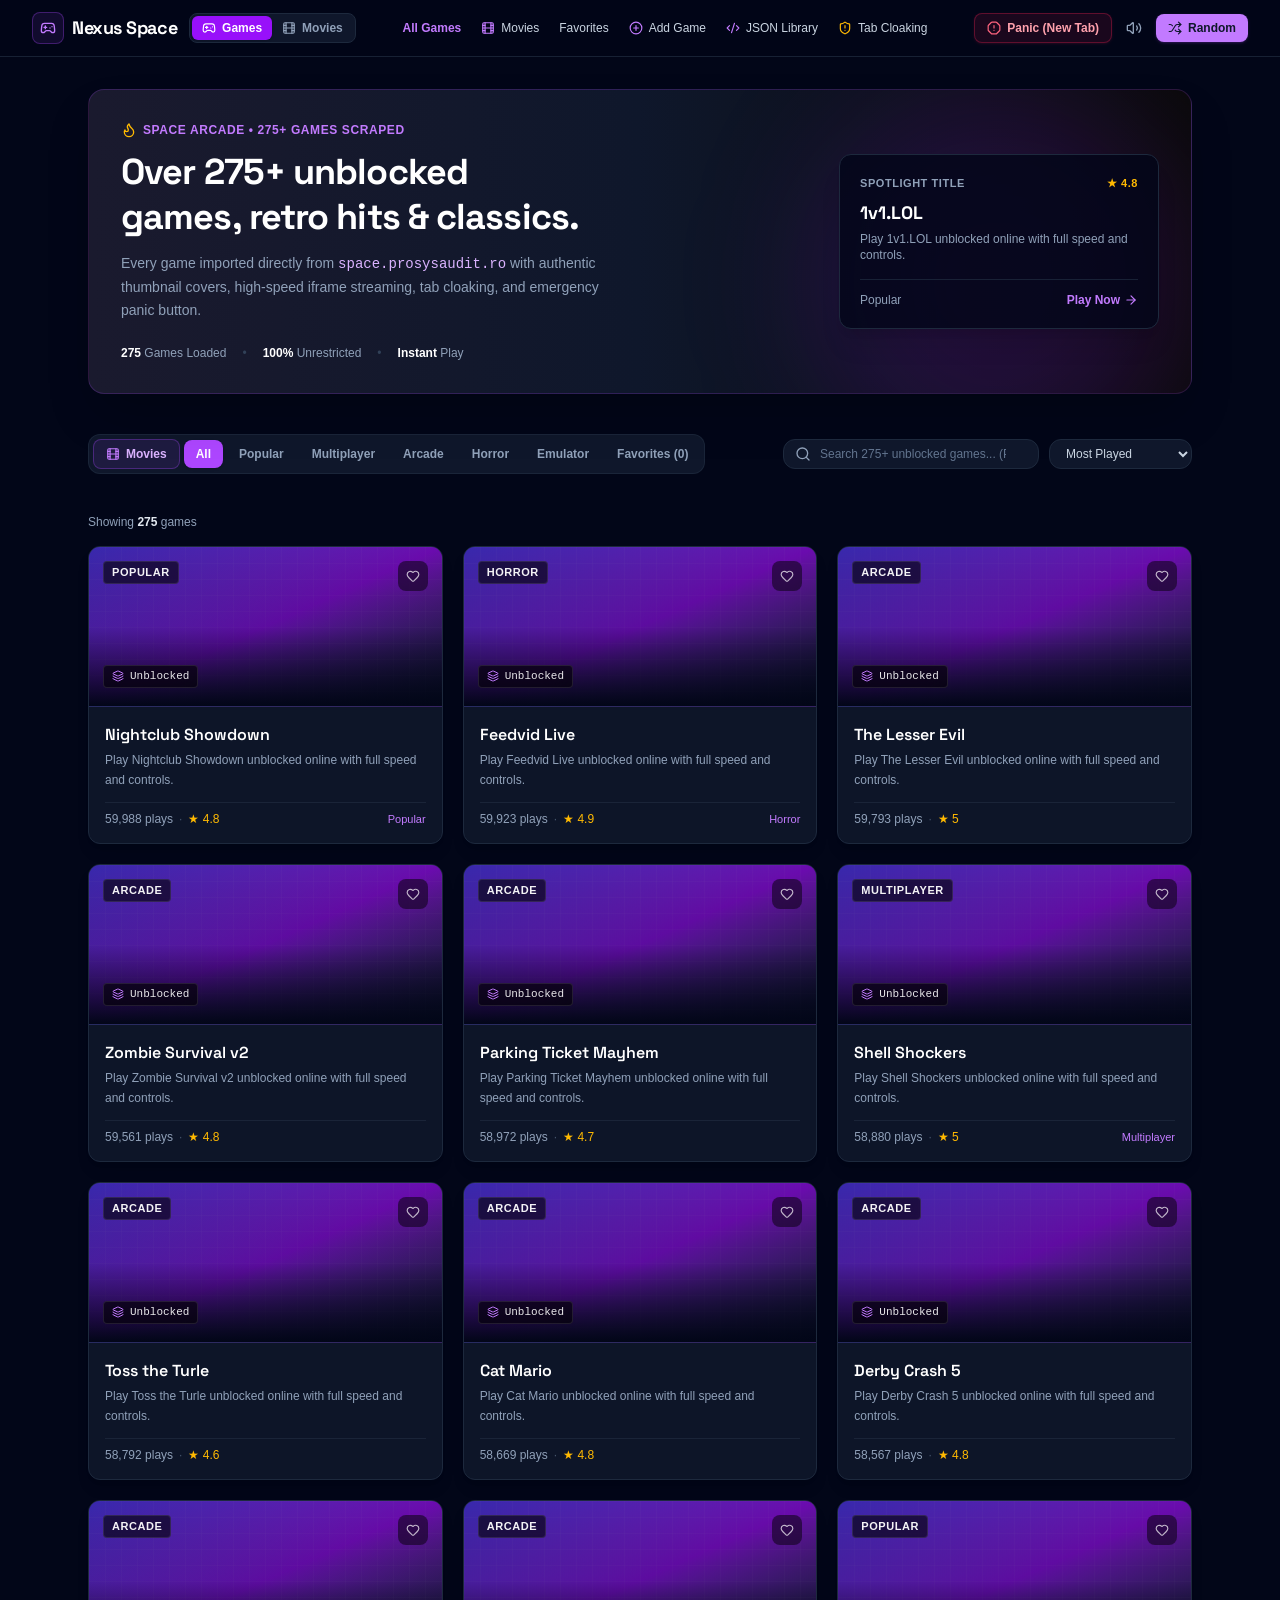
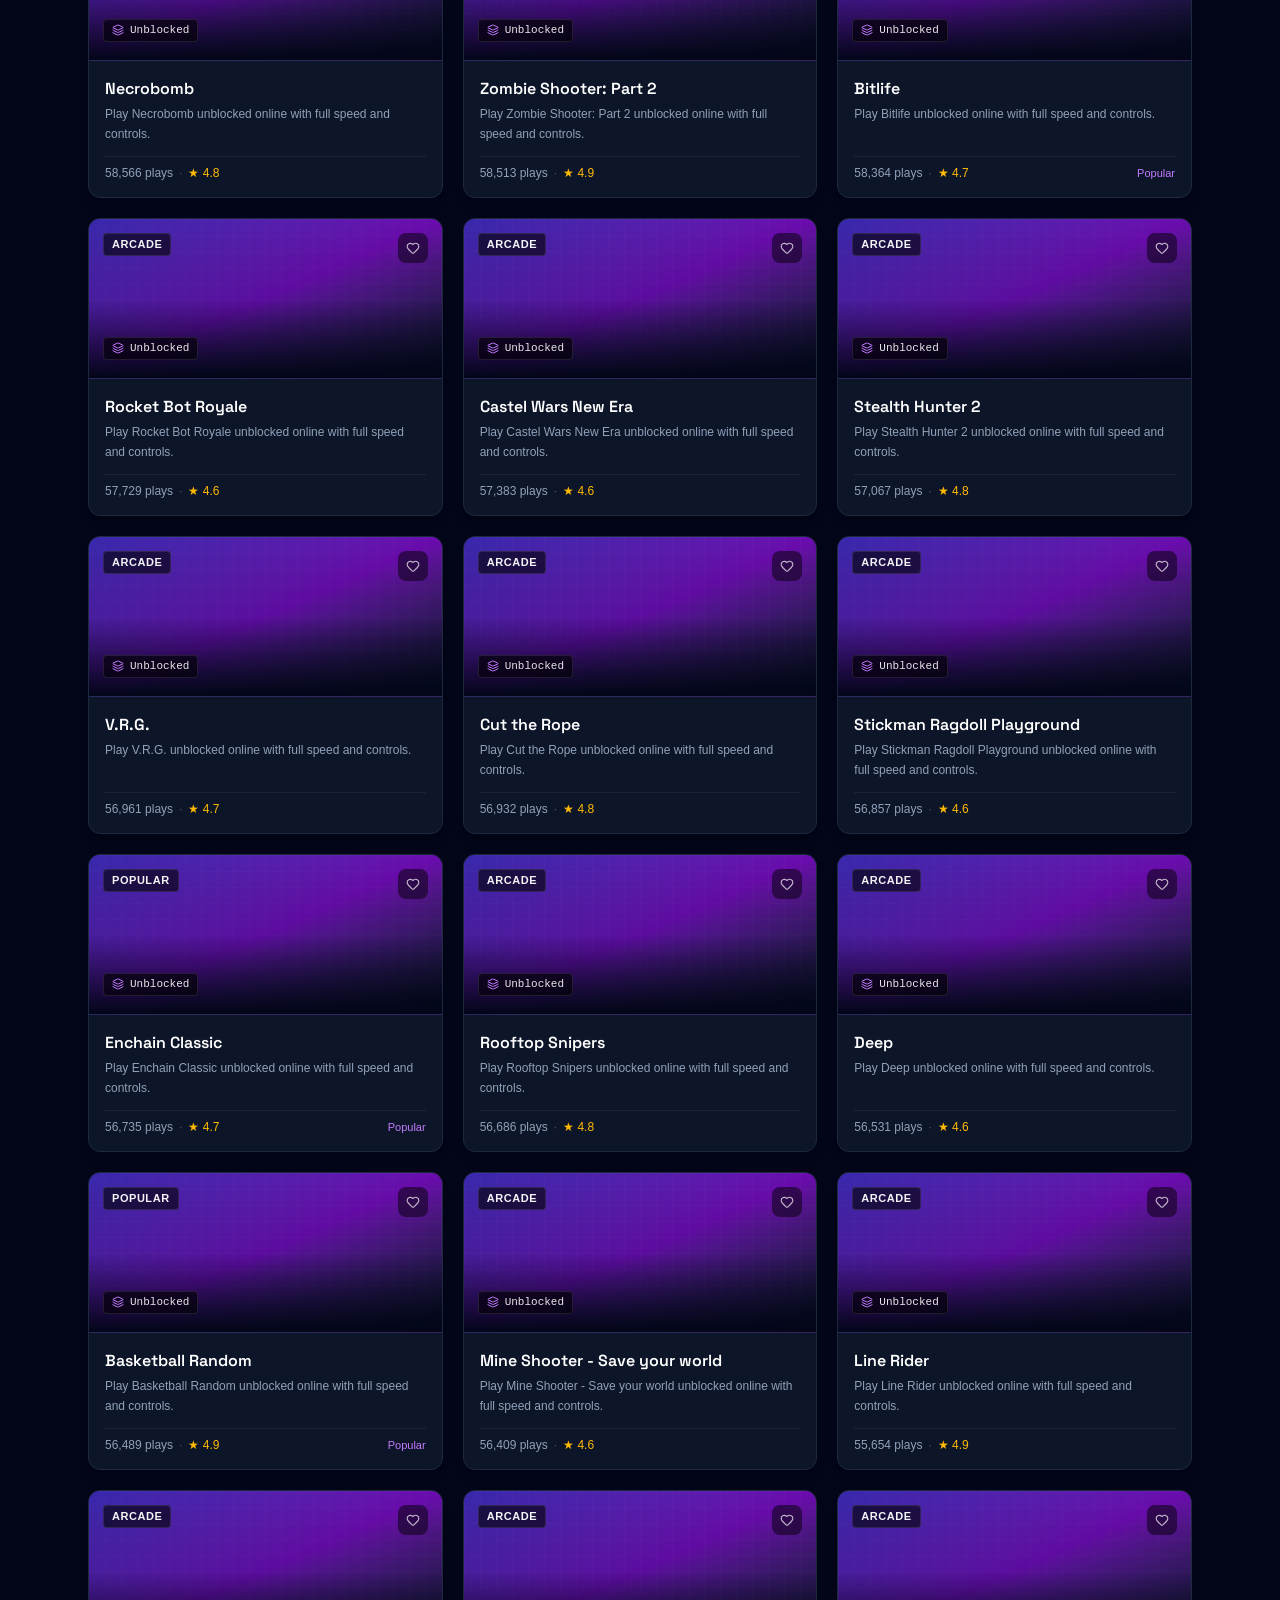
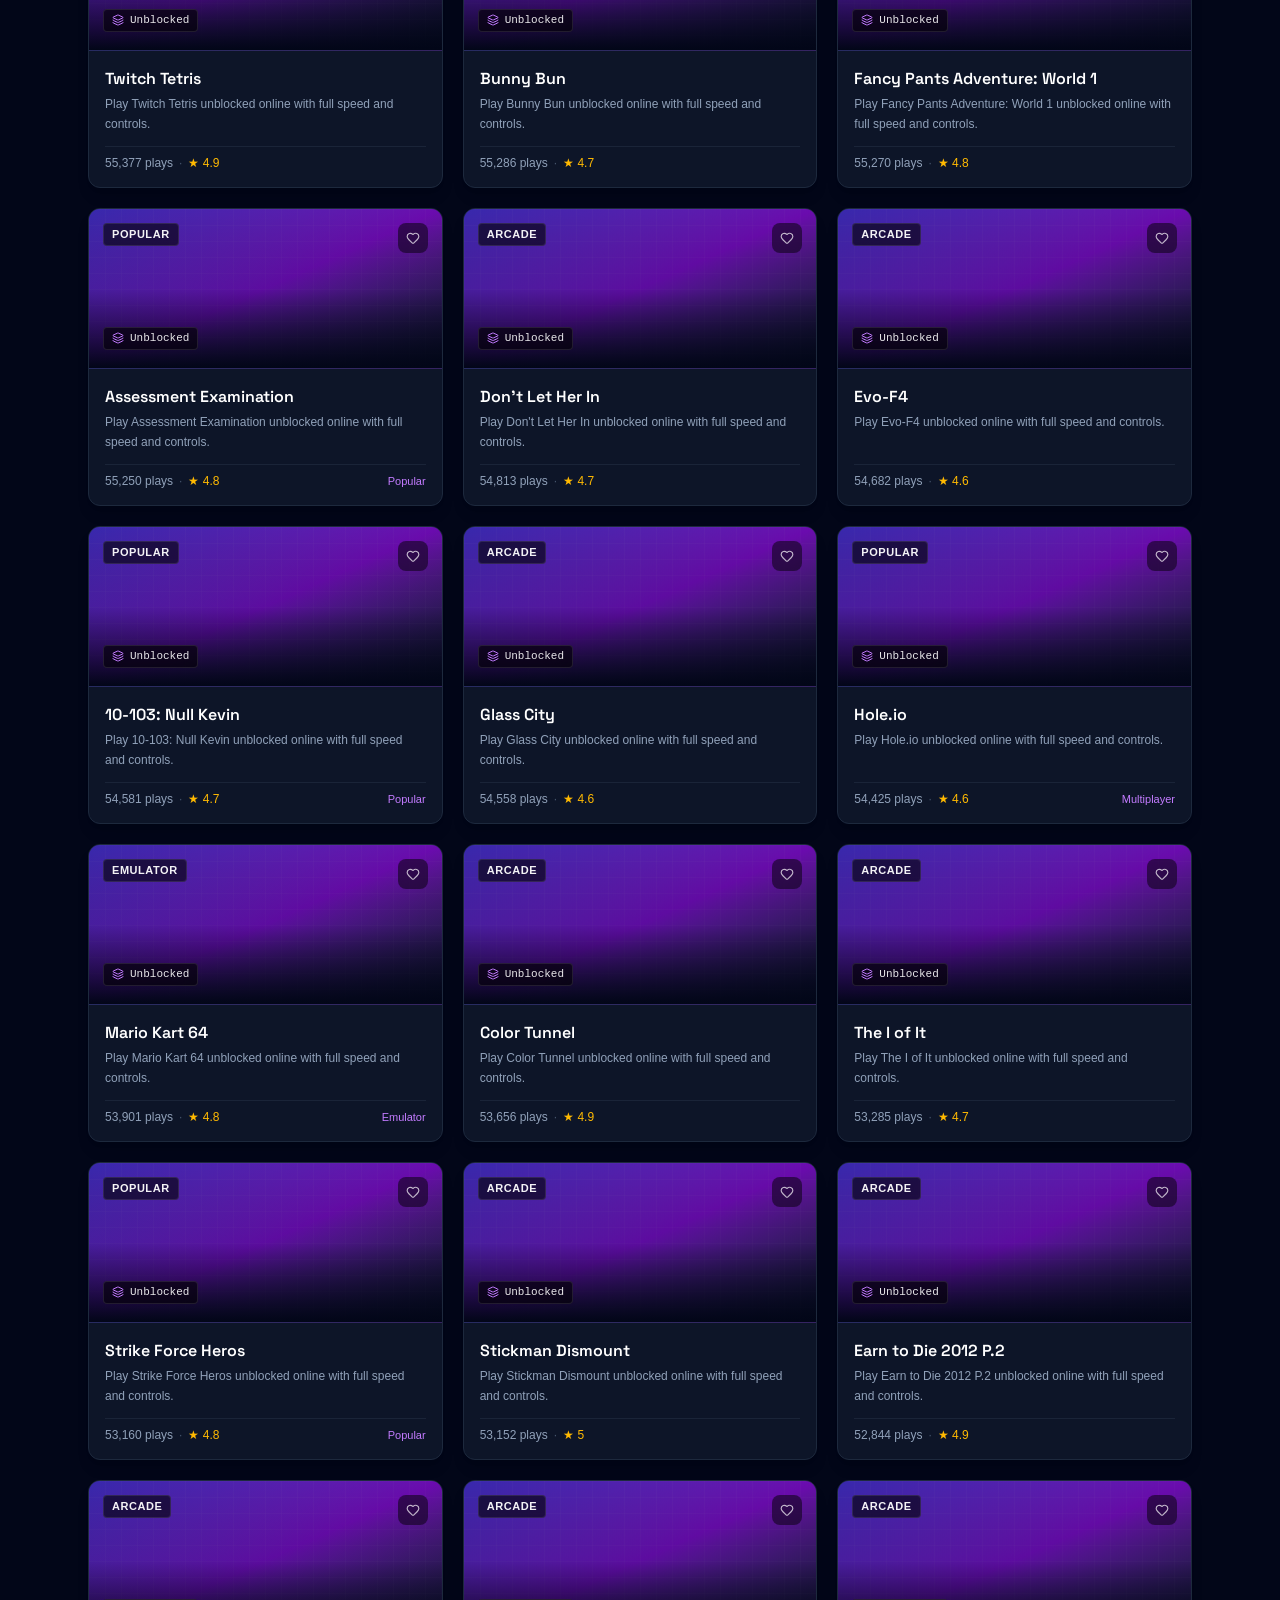
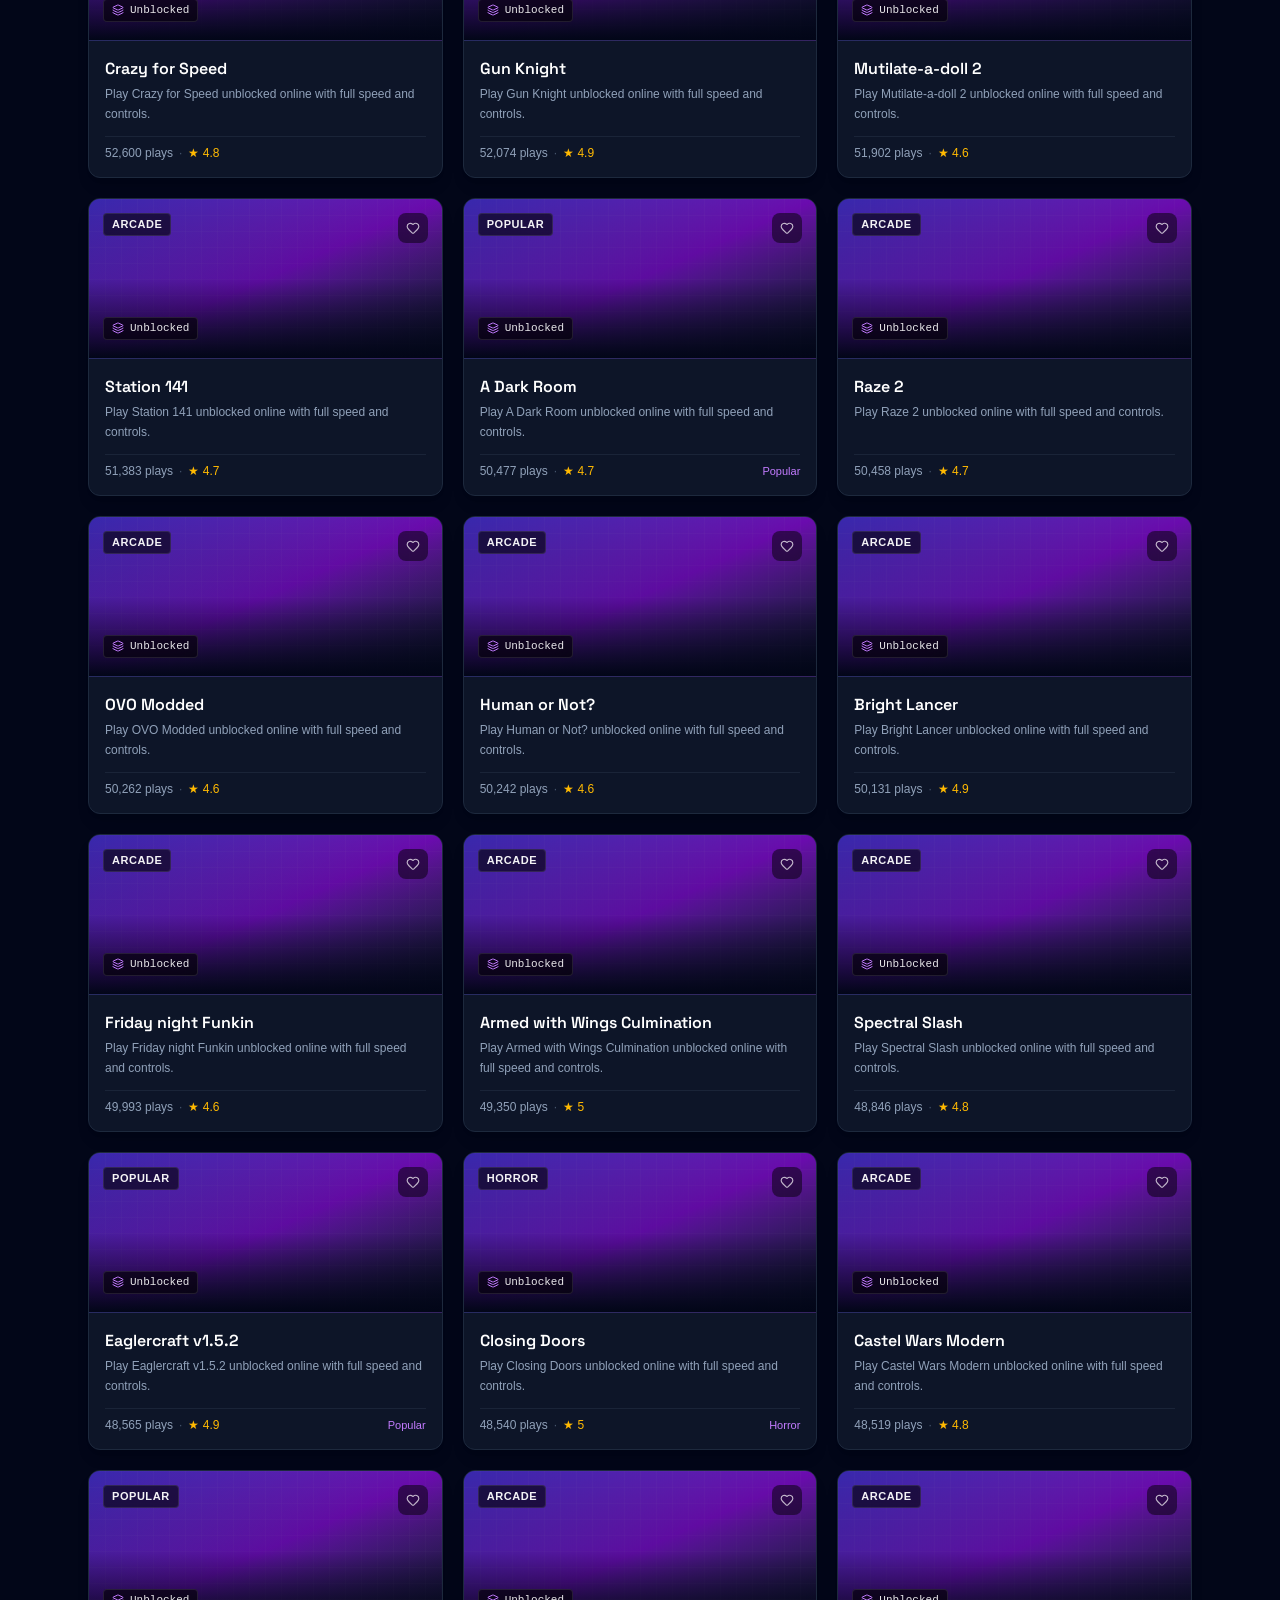
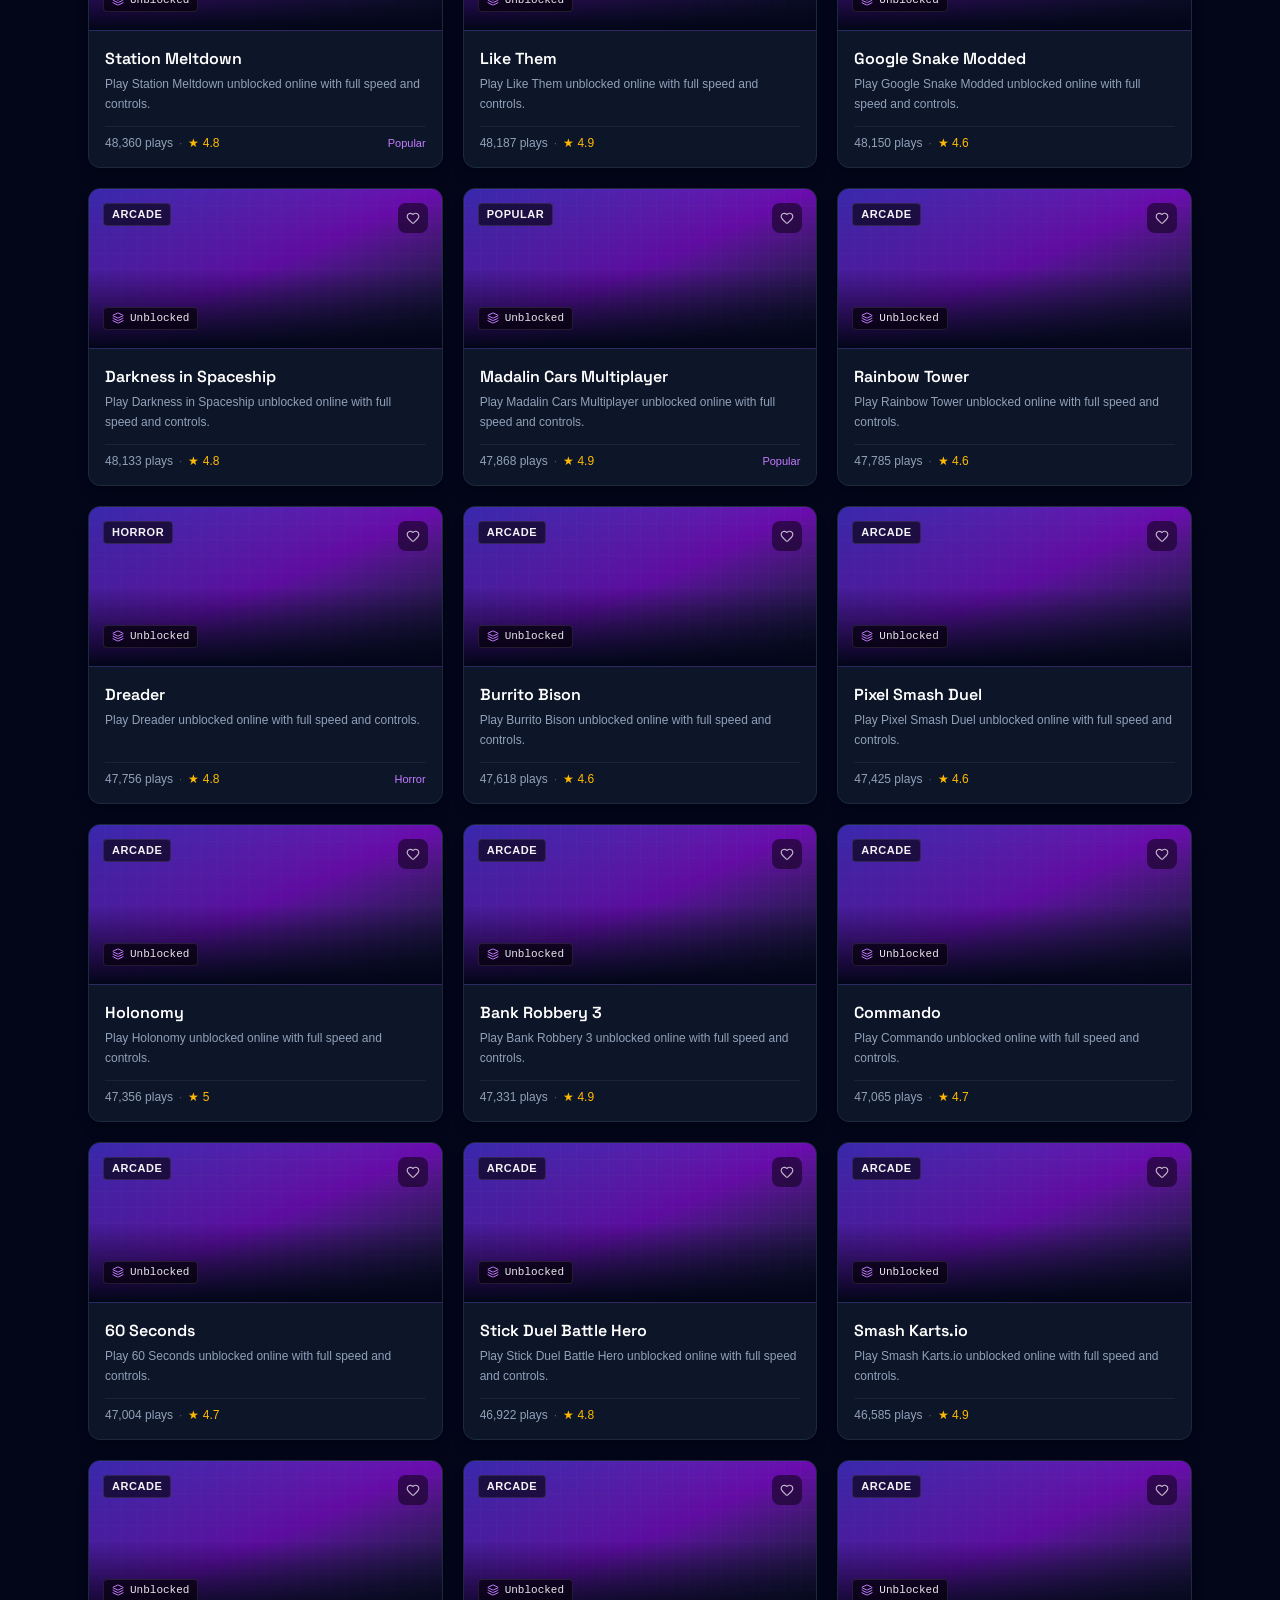
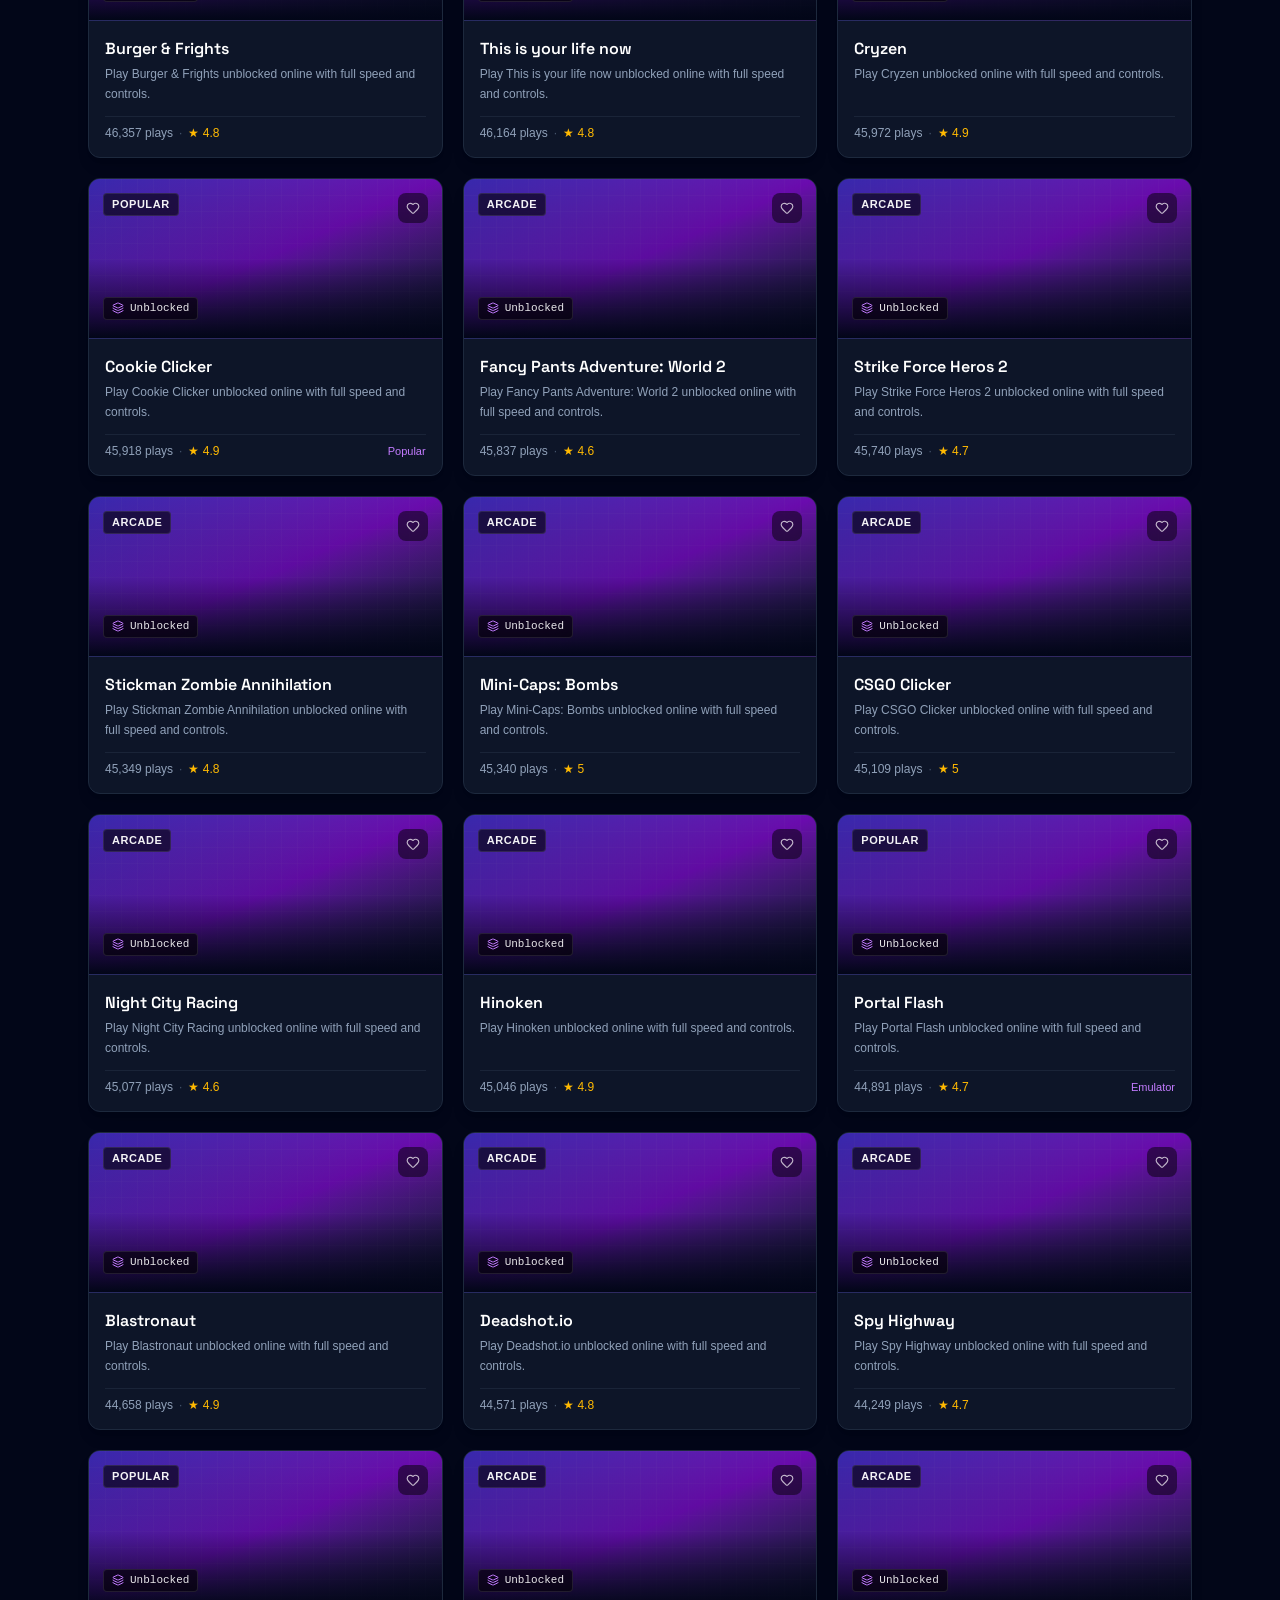
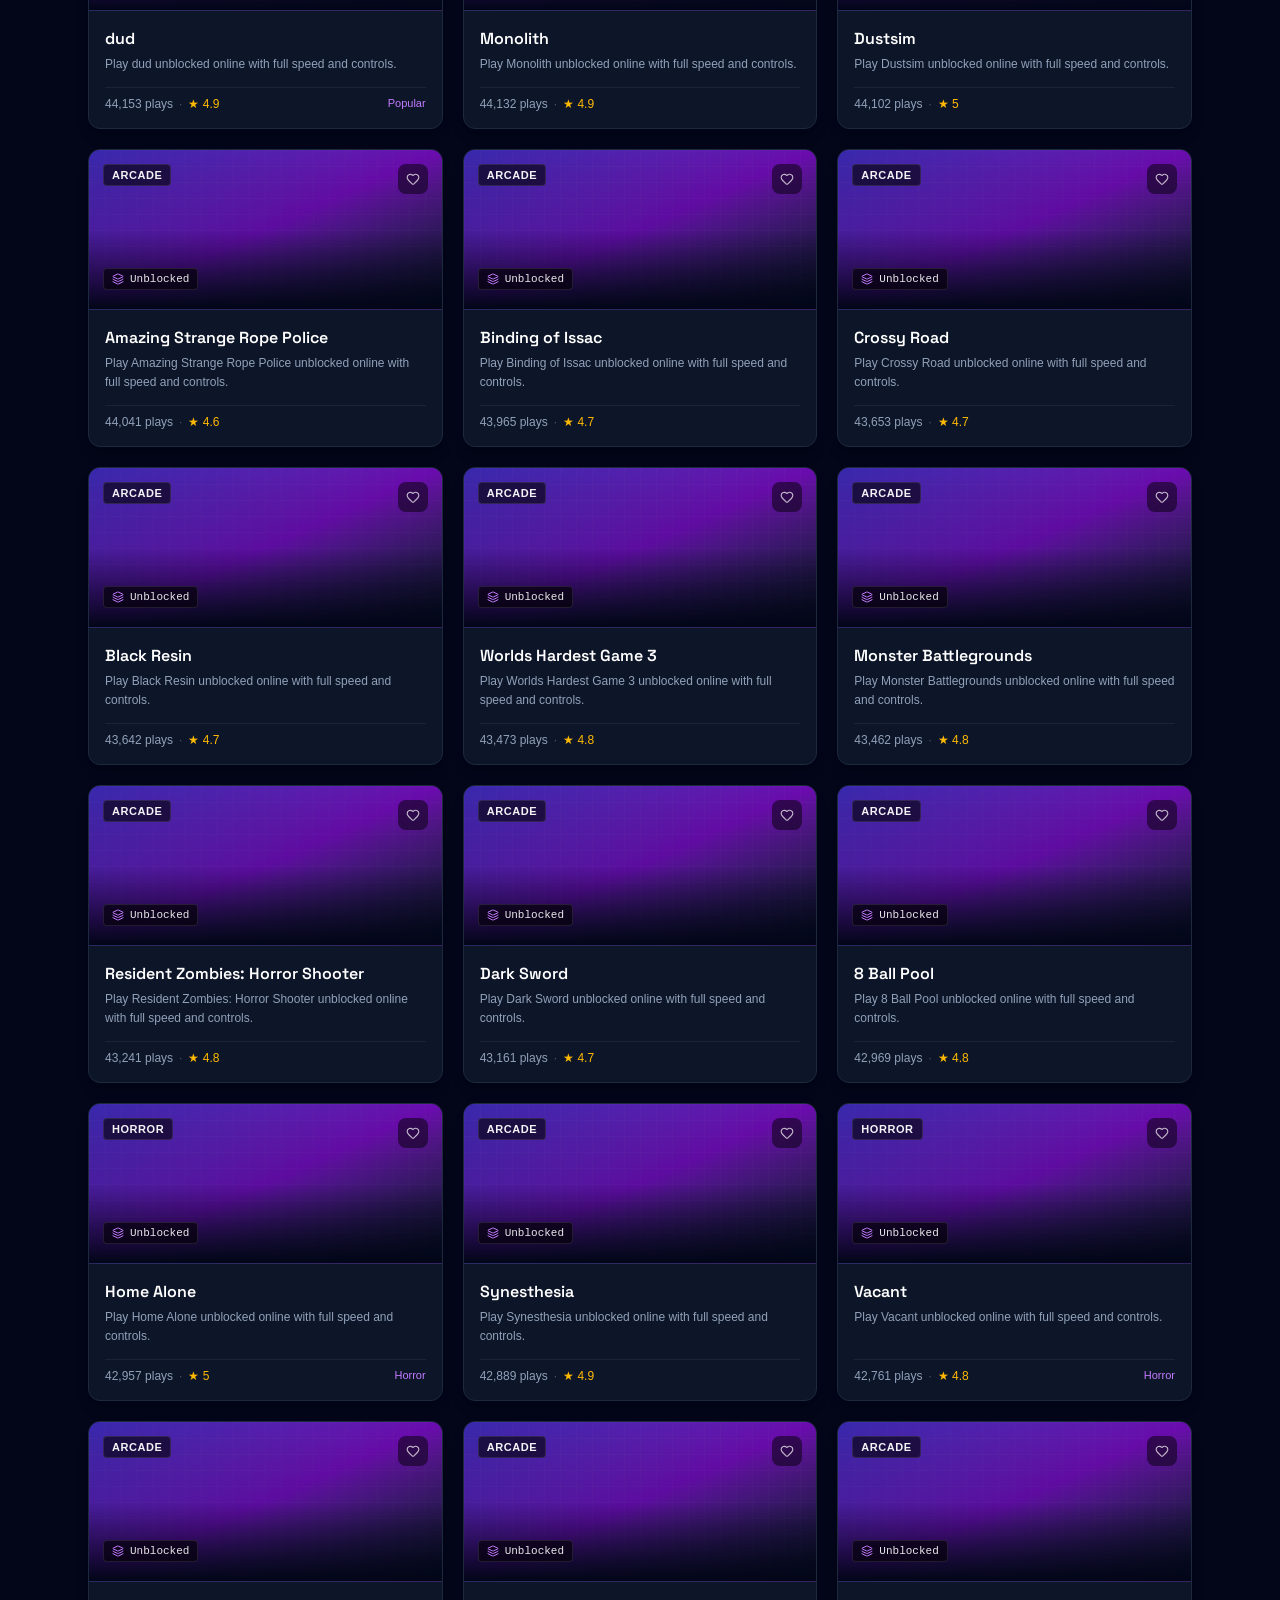
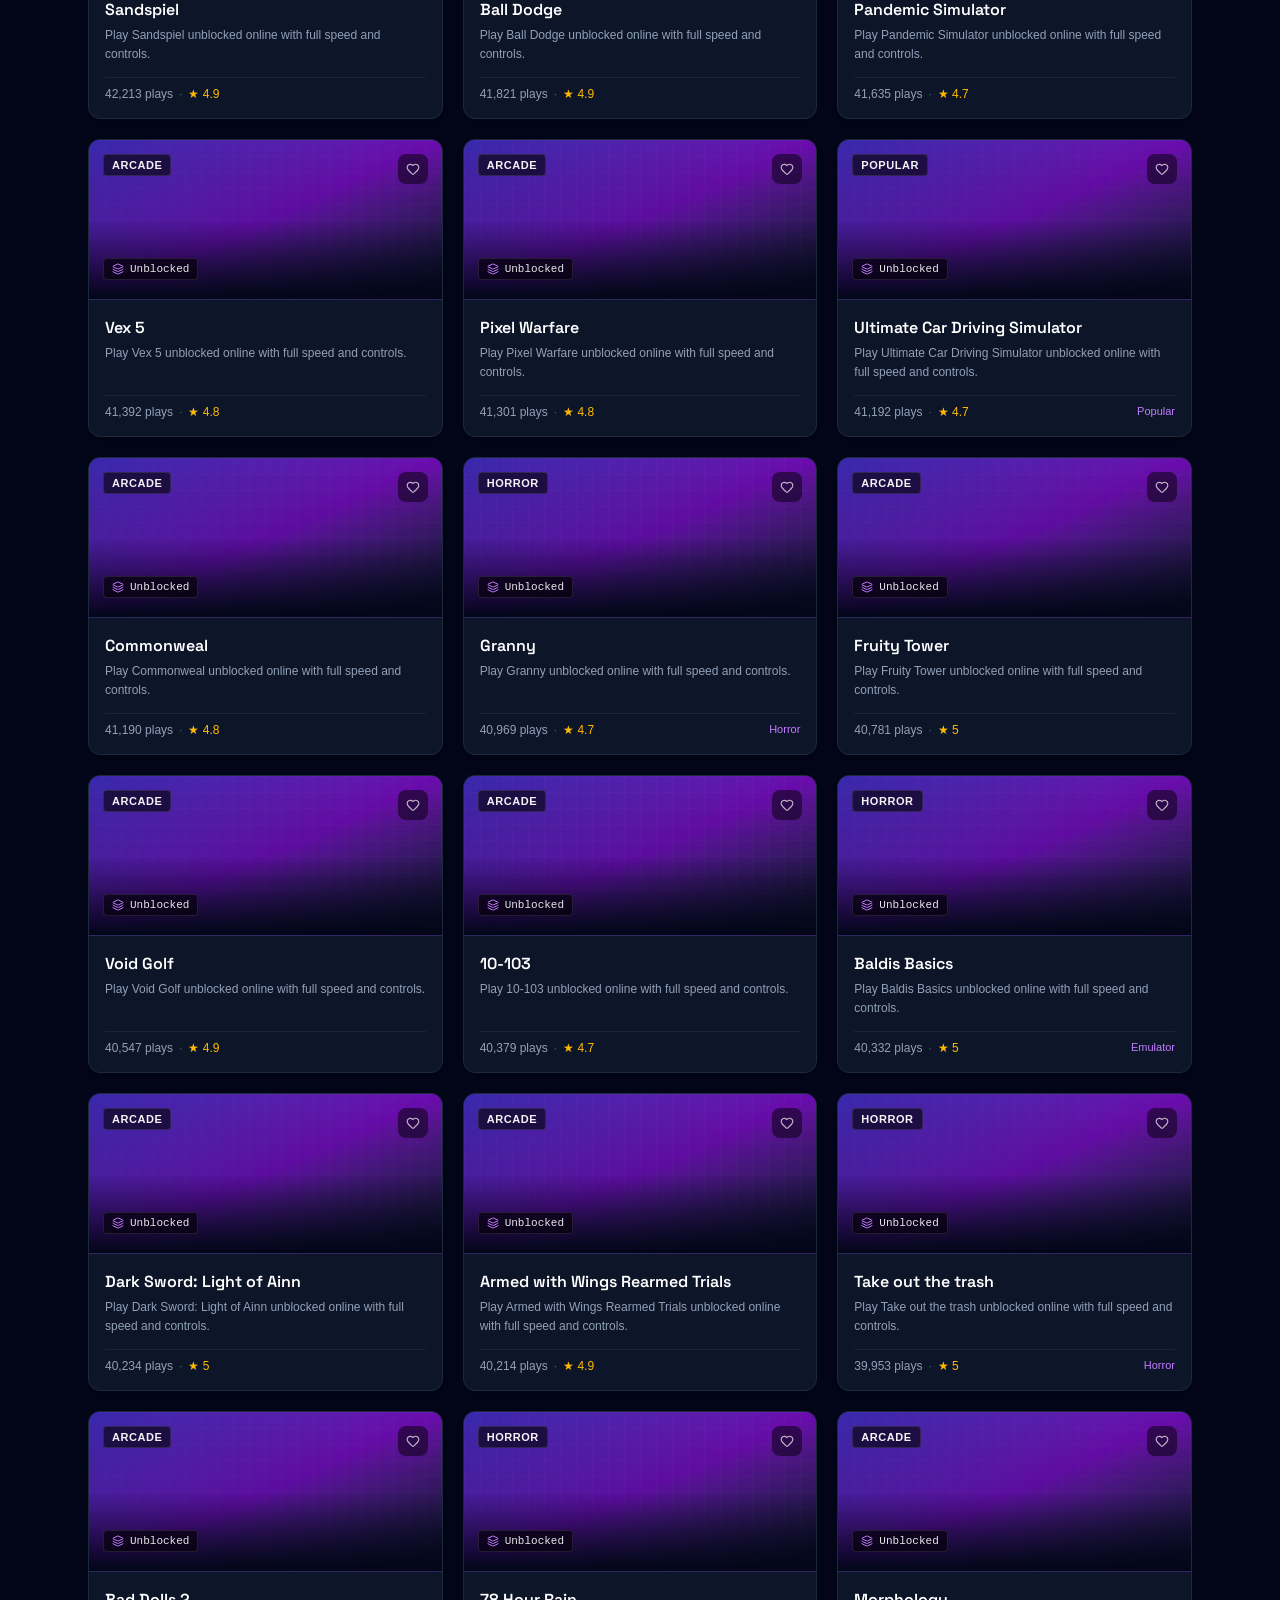
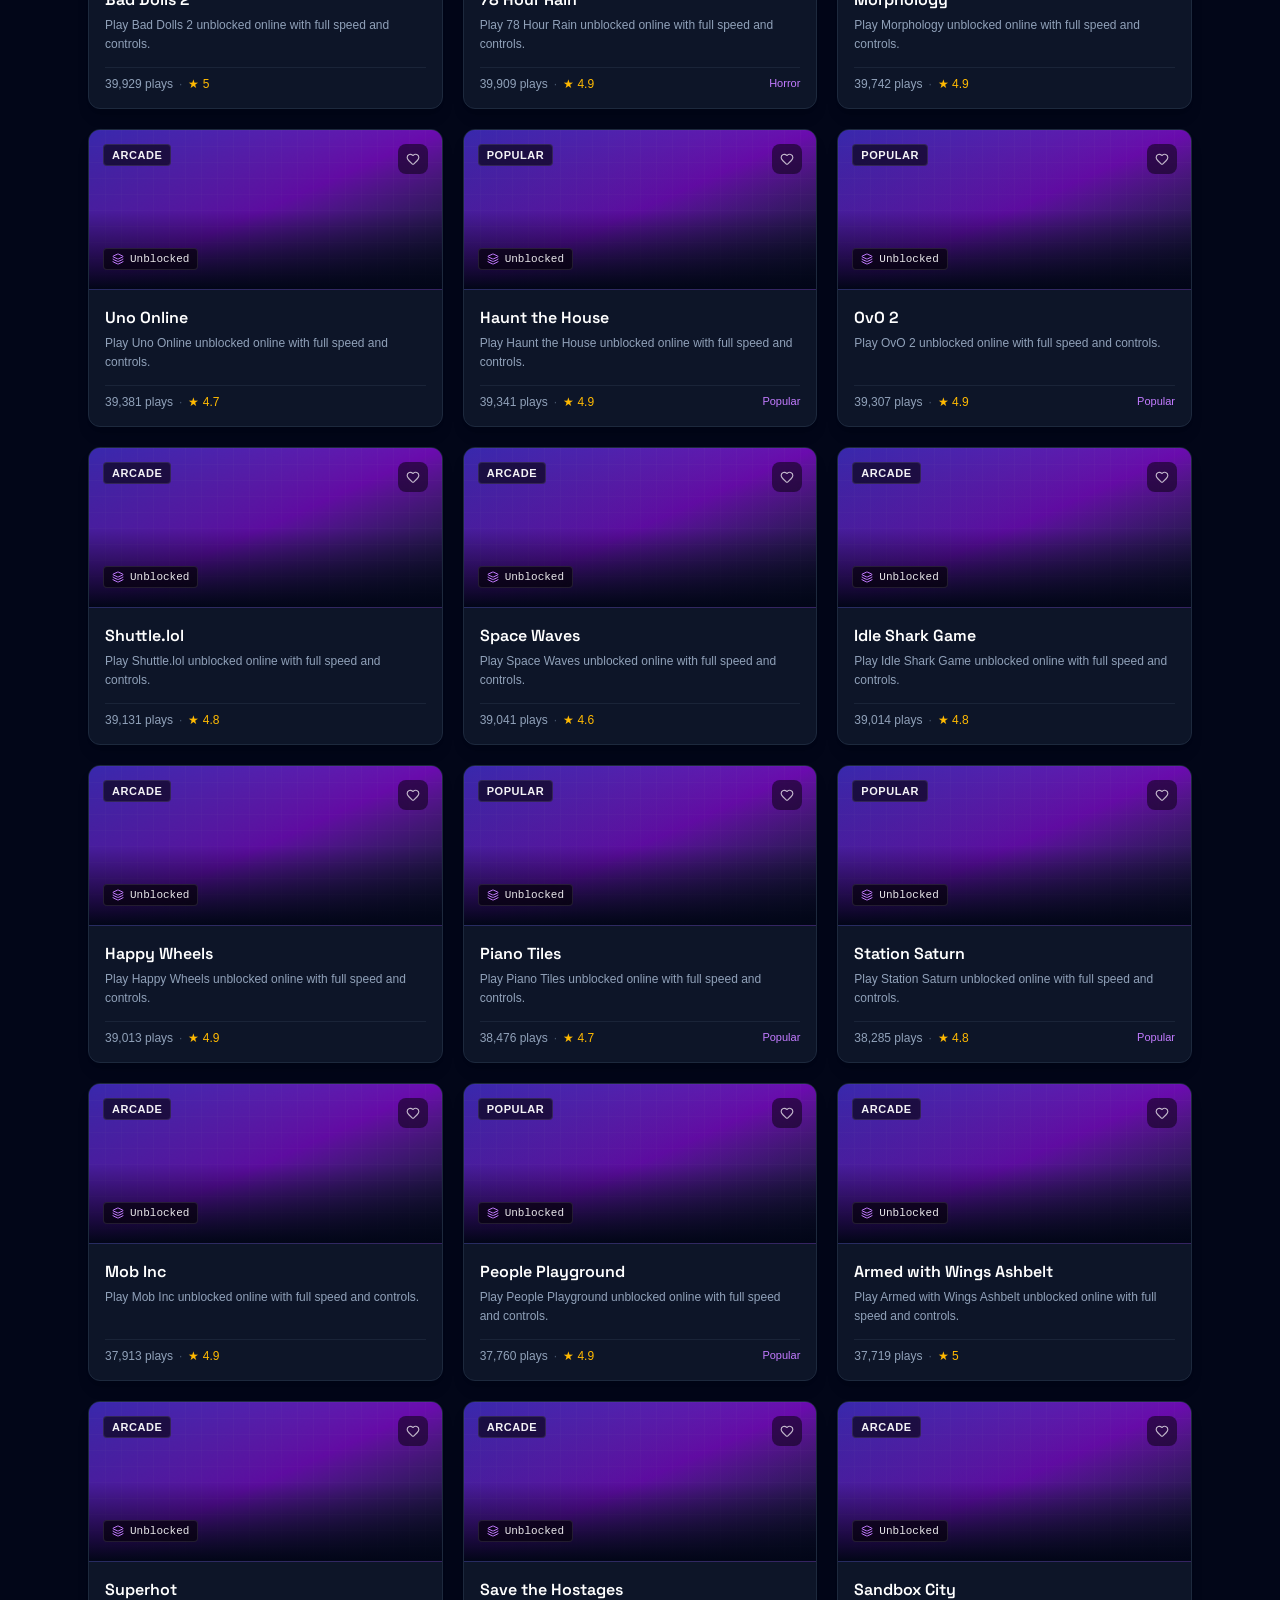
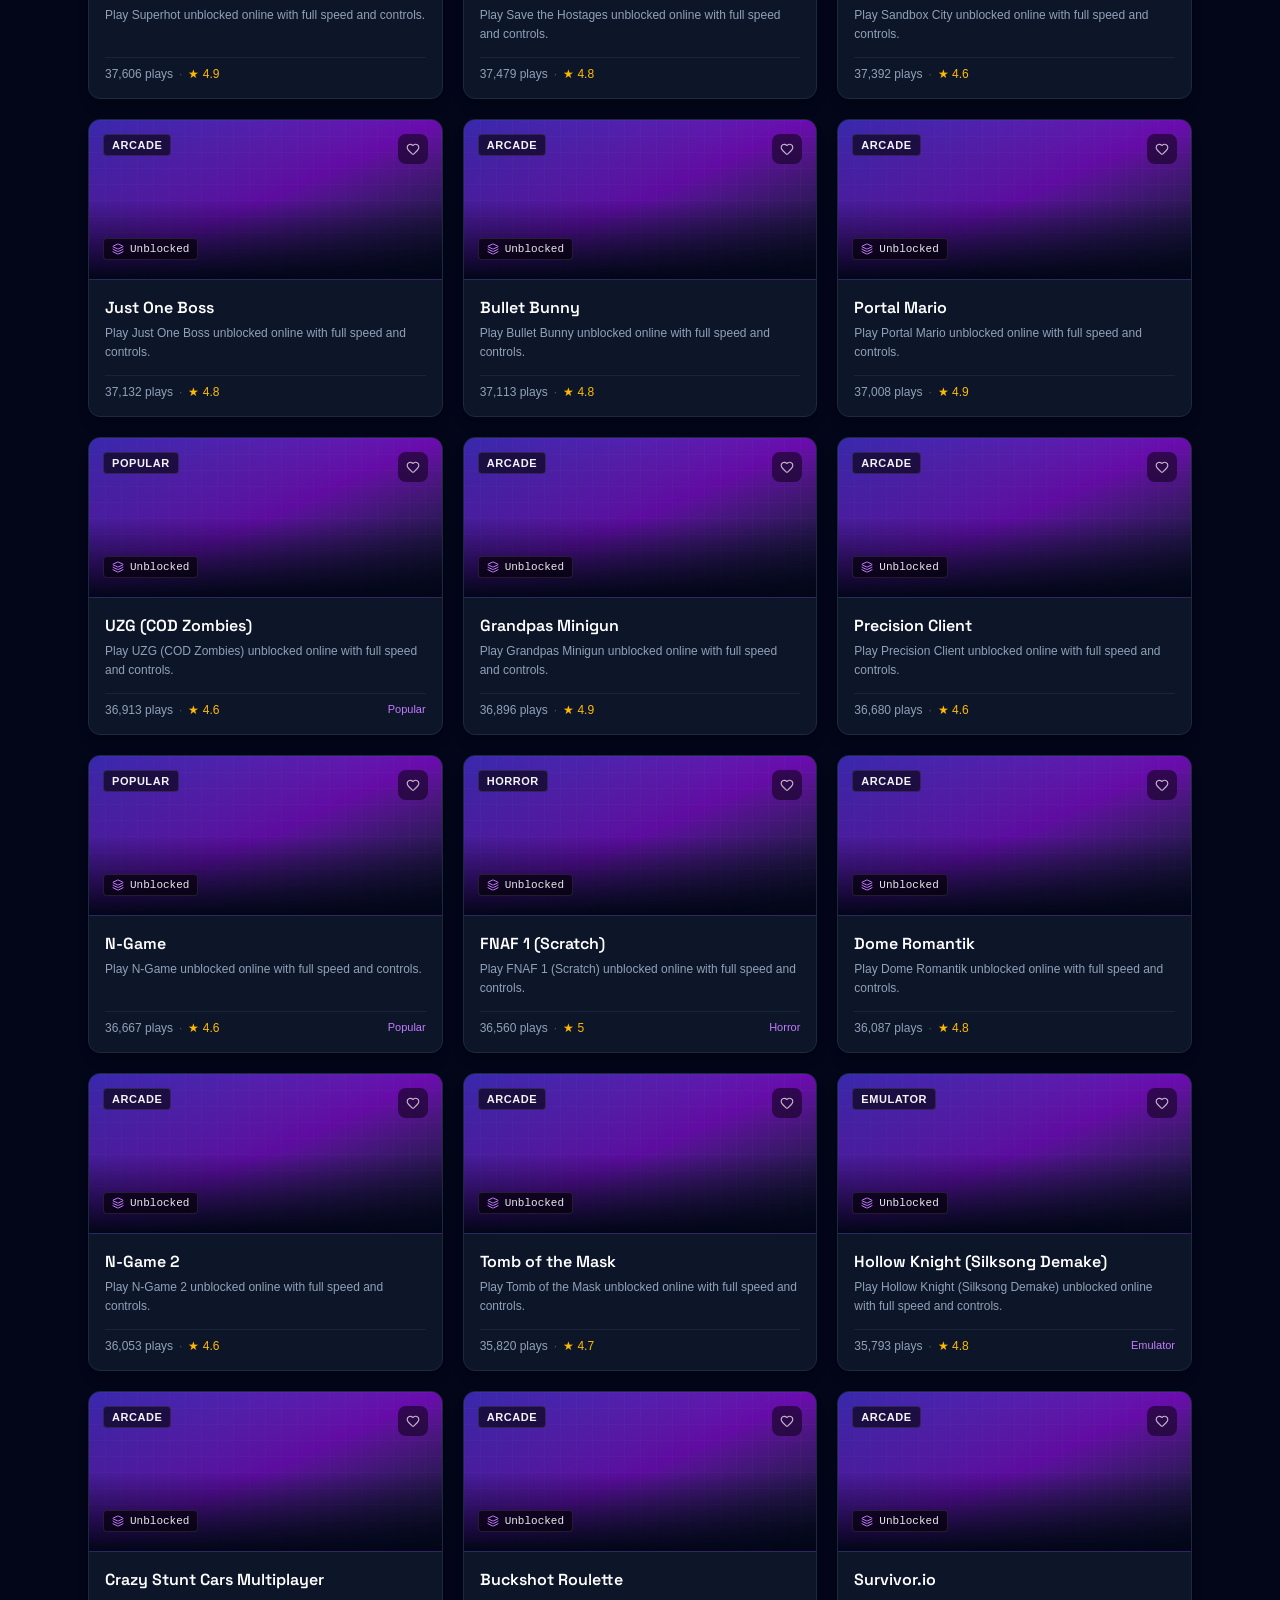
==== commit a1af9764: "feat: add movies section and view switcher Introduced a dedicated movies view to the platform, inclu" ====
--- a/docs/index.html
+++ b/docs/index.html
@@ -13,8 +13,8 @@
     <link rel="preconnect" href="https://fonts.googleapis.com">
     <link rel="preconnect" href="https://fonts.gstatic.com" crossorigin>
     <link href="https://fonts.googleapis.com/css2?family=Outfit:wght@500;600;700;800&family=Plus+Jakarta+Sans:wght@400;500;600;700&family=Space+Grotesk:wght@500;600;700;800&family=JetBrains+Mono:wght@400;500&display=swap" rel="stylesheet">
-    <script type="module" crossorigin src="./assets/index-rkFNjDVw.js"></script>
-    <link rel="stylesheet" crossorigin href="./assets/index-CFTjDf8z.css">
+    <script type="module" crossorigin src="./assets/index-CIWKYVkX.js"></script>
+    <link rel="stylesheet" crossorigin href="./assets/index-BRk9UdkS.css">
   </head>
   <body class="bg-slate-950 text-slate-100 min-h-screen selection:bg-sky-500/30 selection:text-sky-200 antialiased font-sans">
     <div id="root"></div>
